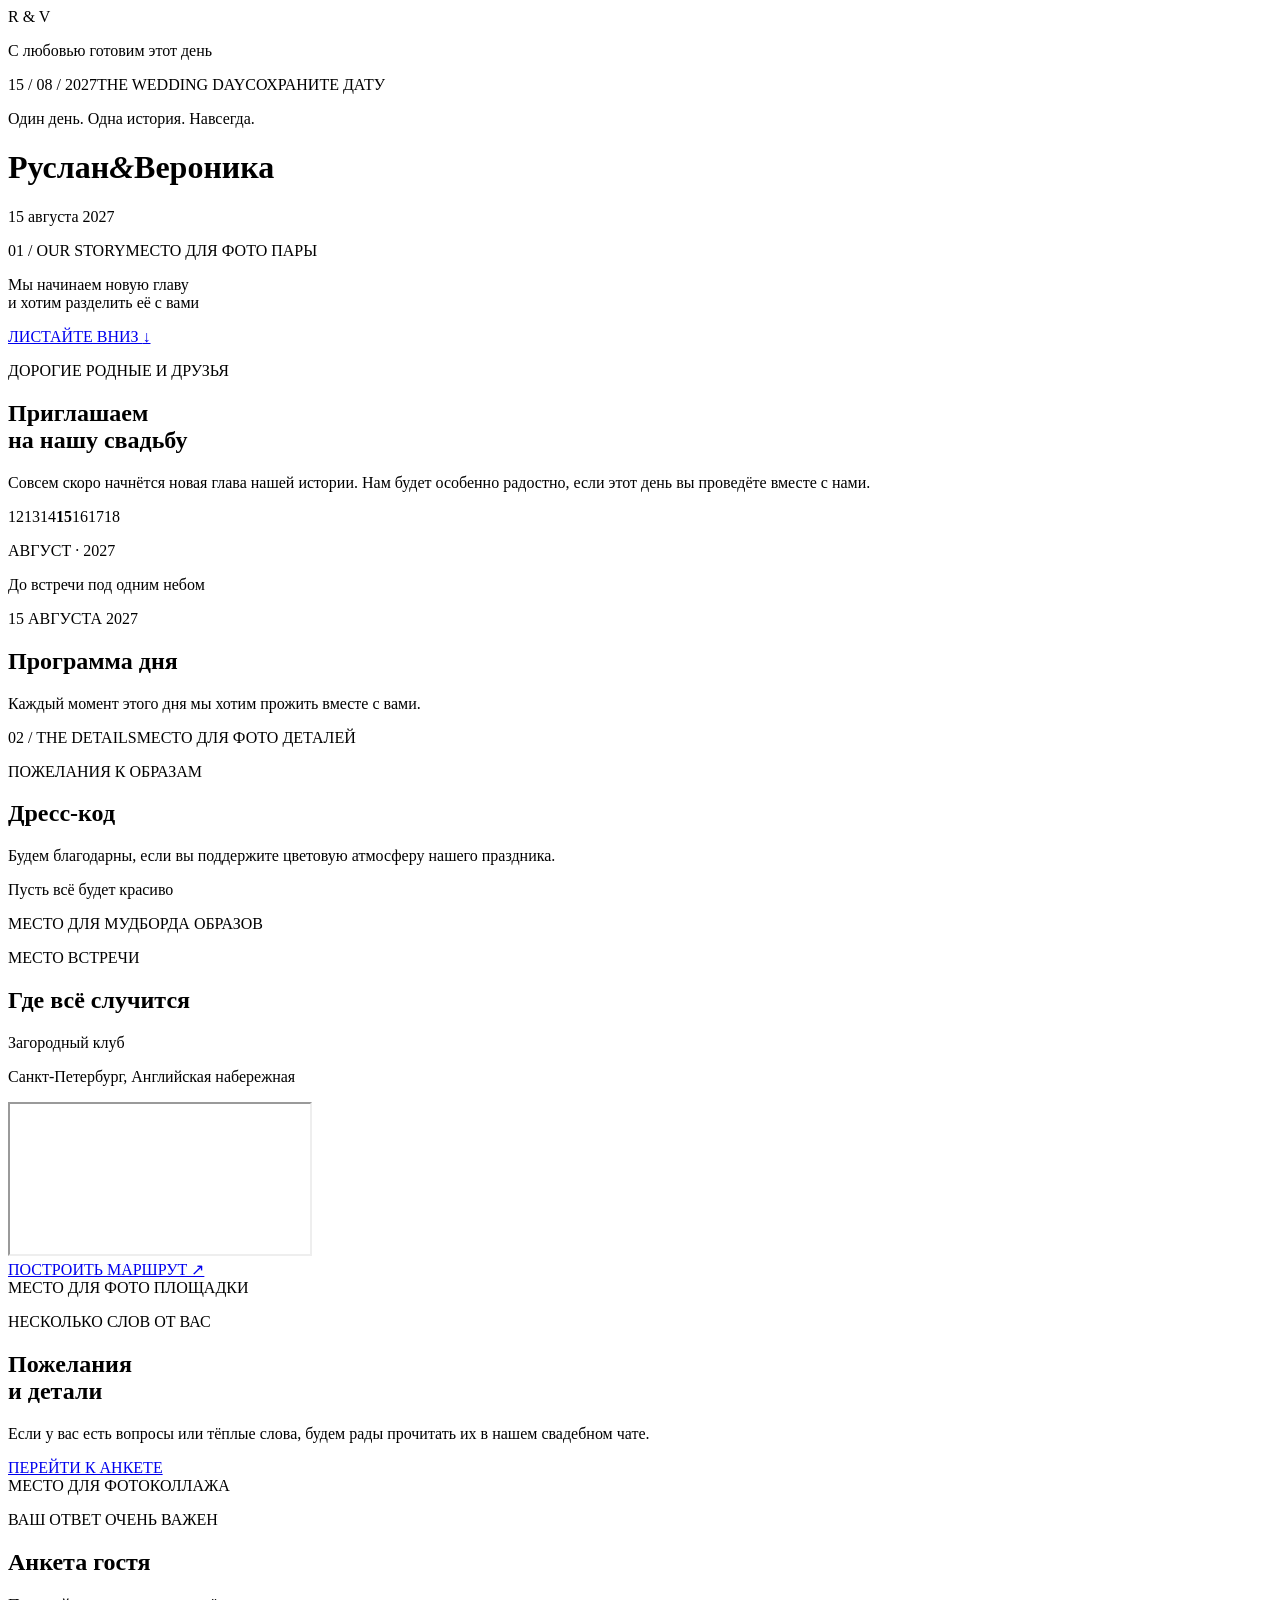
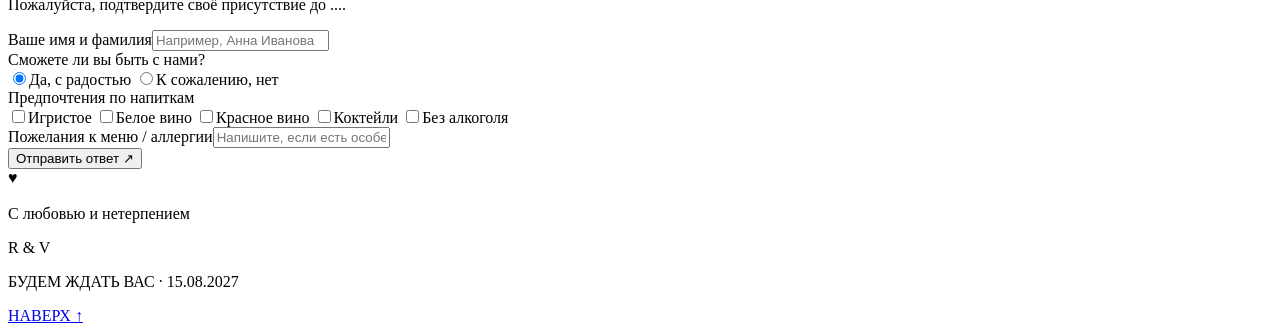
==== terracotta_design/index.html @ 3716986f "Add Terracotta Editorial wedding invitation design" ====
<!DOCTYPE html>
<html lang="ru">
<head>
  <meta charset="UTF-8">
  <meta name="viewport" content="width=device-width, initial-scale=1">
  <meta name="theme-color" content="#f8e8d6">
  <meta name="description" content="Свадебное приглашение Руслана и Вероники — 15 августа 2027">
  <meta property="og:type" content="website">
  <meta property="og:title" content="Руслан & Вероника | Свадебное приглашение">
  <meta property="og:description" content="Будем счастливы разделить с вами наш особенный день.">
  <title>Руслан & Вероника — свадебное приглашение</title>
  <link rel="preconnect" href="https://fonts.googleapis.com">
  <link rel="preconnect" href="https://fonts.gstatic.com" crossorigin>
  <link href="https://fonts.googleapis.com/css2?family=Cormorant+Garamond:wght@400;500;600;700&family=Manrope:wght@300;400;500;600;700&family=Marck+Script&display=swap" rel="stylesheet">
  <link rel="stylesheet" href="style.css">
</head>
<body>
  <div id="preloader"><div class="loader-mark">R <span>&</span> V</div><p>С любовью готовим этот день</p></div>
  <main class="invitation">
    <div class="topline"><span>15 / 08 / 2027</span><span>THE WEDDING DAY</span><span>СОХРАНИТЕ ДАТУ</span></div>
    <header class="hero section-pad">
      <p class="script-kicker">Один день. Одна история. Навсегда.</p>
      <h1><span class="hero-name name-left">Руслан</span><i>&</i><span class="hero-name name-right">Вероника</span></h1>
      <p class="hero-date" id="hero-date">15 августа 2027</p>
      <!-- ФОТО 01: главное вертикальное фото пары. Замените .photo-placeholder на img при добавлении фотографии. -->
      <div class="photo-placeholder hero-photo" role="img" aria-label="Место для главной фотографии пары">
        <span class="photo-index">01 / OUR STORY</span><span class="photo-hint">МЕСТО ДЛЯ ФОТО ПАРЫ</span>
      </div>
      <p class="hero-caption">Мы начинаем новую главу<br>и хотим разделить её с вами</p>
      <a class="scroll-cue" href="#welcome">ЛИСТАЙТЕ ВНИЗ <span>↓</span></a>
    </header>

    <section class="welcome terracotta section-pad" id="welcome">
      <p class="eyebrow light">ДОРОГИЕ РОДНЫЕ И ДРУЗЬЯ</p>
      <h2>Приглашаем<br>на нашу свадьбу</h2>
      <p class="body-copy light-copy">Совсем скоро начнётся новая глава нашей истории. Нам будет особенно радостно, если этот день вы проведёте вместе с нами.</p>
      <div class="date-ribbon"><span>12</span><span>13</span><span>14</span><strong>15</strong><span>16</span><span>17</span><span>18</span></div>
      <p class="month-label">АВГУСТ · 2027</p>
      <p class="script-note">До встречи под одним небом</p>
    </section>

    <section class="program section-pad" id="program">
      <p class="eyebrow">15 АВГУСТА 2027</p>
      <h2>Программа дня</h2>
      <p class="section-intro">Каждый момент этого дня мы хотим прожить вместе с вами.</p>
      <div class="timeline fine-art-timeline"></div>
      <!-- ФОТО 02: атмосферный кадр места проведения или деталей декора. -->
      <div class="photo-placeholder wide-photo" role="img" aria-label="Место для фотографии декора или площадки"><span class="photo-index">02 / THE DETAILS</span><span class="photo-hint">МЕСТО ДЛЯ ФОТО ДЕТАЛЕЙ</span></div>
    </section>

    <section class="dress terracotta section-pad" id="dress">
      <p class="eyebrow light">ПОЖЕЛАНИЯ К ОБРАЗАМ</p>
      <h2>Дресс-код</h2>
      <p class="body-copy light-copy">Будем благодарны, если вы поддержите цветовую атмосферу нашего праздника.</p>
      <div class="premium-palette-grid"></div>
      <p class="script-note">Пусть всё будет красиво</p>
      <!-- ФОТО 03: референсы образов гостей / мудборд. -->
      <div class="photo-placeholder moodboard-photo" role="img" aria-label="Место для мудборда дресс-кода"><span class="photo-hint">МЕСТО ДЛЯ МУДБОРДА ОБРАЗОВ</span></div>
    </section>

    <section class="location section-pad" id="location">
      <p class="eyebrow">МЕСТО ВСТРЕЧИ</p>
      <h2>Где всё случится</h2>
      <p class="location-main-title">Загородный клуб</p>
      <p class="location-sub-address">Санкт-Петербург, Английская набережная</p>
      <div class="map-wrapper-premium"><iframe class="map-iframe-premium" title="Карта места проведения" loading="lazy" allowfullscreen></iframe></div>
      <a href="#" target="_blank" rel="noopener" class="text-link" id="route-btn">ПОСТРОИТЬ МАРШРУТ ↗</a>
      <!-- ФОТО 04: фотография площадки / интерьера. -->
      <div class="photo-placeholder location-photo" role="img" aria-label="Место для фотографии площадки"><span class="photo-hint">МЕСТО ДЛЯ ФОТО ПЛОЩАДКИ</span></div>
    </section>

    <section class="wishes terracotta section-pad">
      <p class="eyebrow light">НЕСКОЛЬКО СЛОВ ОТ ВАС</p>
      <h2>Пожелания<br>и детали</h2>
      <p class="body-copy light-copy">Если у вас есть вопросы или тёплые слова, будем рады прочитать их в нашем свадебном чате.</p>
      <a class="cream-button" href="#rsvp">ПЕРЕЙТИ К АНКЕТЕ</a>
      <!-- ФОТО 05: небольшой коллаж из 2–3 кадров пары. -->
      <div class="photo-placeholder collage-photo" role="img" aria-label="Место для коллажа фотографий пары"><span class="photo-hint">МЕСТО ДЛЯ ФОТОКОЛЛАЖА</span></div>
    </section>

    <section class="rsvp section-pad" id="rsvp">
      <p class="eyebrow">ВАШ ОТВЕТ ОЧЕНЬ ВАЖЕН</p>
      <h2>Анкета гостя</h2>
      <p class="section-intro">Пожалуйста, подтвердите своё присутствие до <span id="rsvp-deadline">...</span>.</p>
      <form class="glass-rsvp-form" id="rsvpForm">
        <div class="premium-input-group"><label for="guest_name" class="premium-label">Ваше имя и фамилия</label><input type="text" id="guest_name" name="guest_name" class="premium-input" placeholder="Например, Анна Иванова" required></div>
        <div class="premium-input-group"><label class="premium-label">Сможете ли вы быть с нами?</label><div class="luxury-radio-wrapper">
          <label class="luxury-radio-label"><input type="radio" name="attend" value="Да, с радостью" checked><span class="custom-radio-button">Да, с радостью</span></label>
          <label class="luxury-radio-label"><input type="radio" name="attend" value="К сожалению, нет"><span class="custom-radio-button">К сожалению, нет</span></label>
        </div></div>
        <div id="additional-questions" class="premium-fade-box">
          <div class="premium-input-group"><label class="premium-label">Предпочтения по напиткам</label><div class="luxury-checkbox-grid">
            <label class="luxury-check-label"><input type="checkbox" name="alcohol" value="Игристое вино"><span class="custom-check-box">Игристое</span></label>
            <label class="luxury-check-label"><input type="checkbox" name="alcohol" value="Белое вино"><span class="custom-check-box">Белое вино</span></label>
            <label class="luxury-check-label"><input type="checkbox" name="alcohol" value="Красное вино"><span class="custom-check-box">Красное вино</span></label>
            <label class="luxury-check-label"><input type="checkbox" name="alcohol" value="Коктейли"><span class="custom-check-box">Коктейли</span></label>
            <label class="luxury-check-label"><input type="checkbox" name="alcohol" value="Без алкоголя" id="no-alcohol"><span class="custom-check-box">Без алкоголя</span></label>
          </div></div>
          <div class="premium-input-group"><label for="wishes" class="premium-label">Пожелания к меню / аллергии</label><input type="text" id="wishes" name="wishes" class="premium-input" placeholder="Напишите, если есть особенности"></div>
        </div>
        <button type="submit" class="premium-submit-btn" id="submitBtn">Отправить ответ <span>↗</span></button>
        <div id="form-status" style="display:none"></div>
      </form>
      <div id="form-success-card" class="premium-success-card"><div class="success-heart-wrapper">♥</div><h3 id="success-title" class="luxury-success-title"></h3><p id="success-text" class="luxury-success-text"></p></div>
    </section>
    <footer class="footer terracotta"><p class="script-note">С любовью и нетерпением</p><p class="footer-monogram">R <span>&</span> V</p><p class="footer-copy">БУДЕМ ЖДАТЬ ВАС · 15.08.2027</p><a href="#top" class="back-top">НАВЕРХ ↑</a></footer>
  </main>
  <script src="config.js"></script>
  <script src="script.js"></script>
</body>
</html>
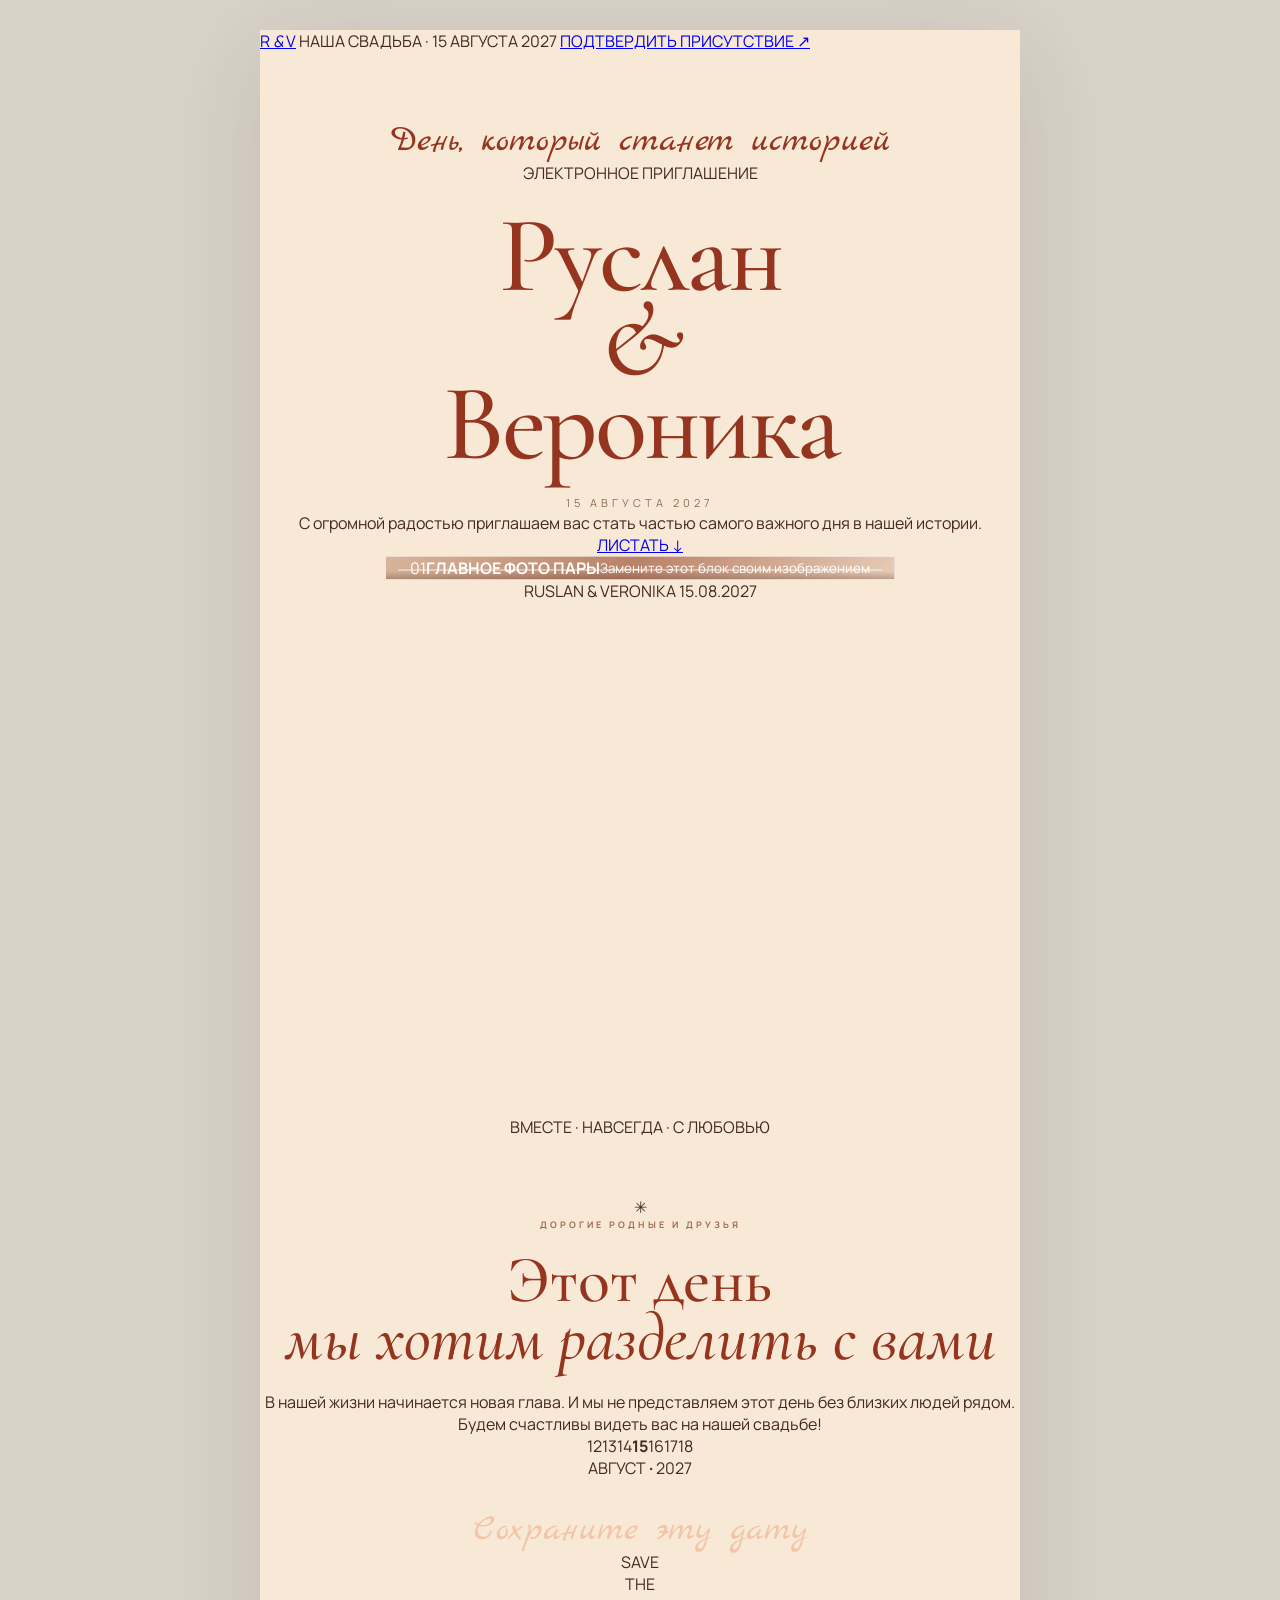
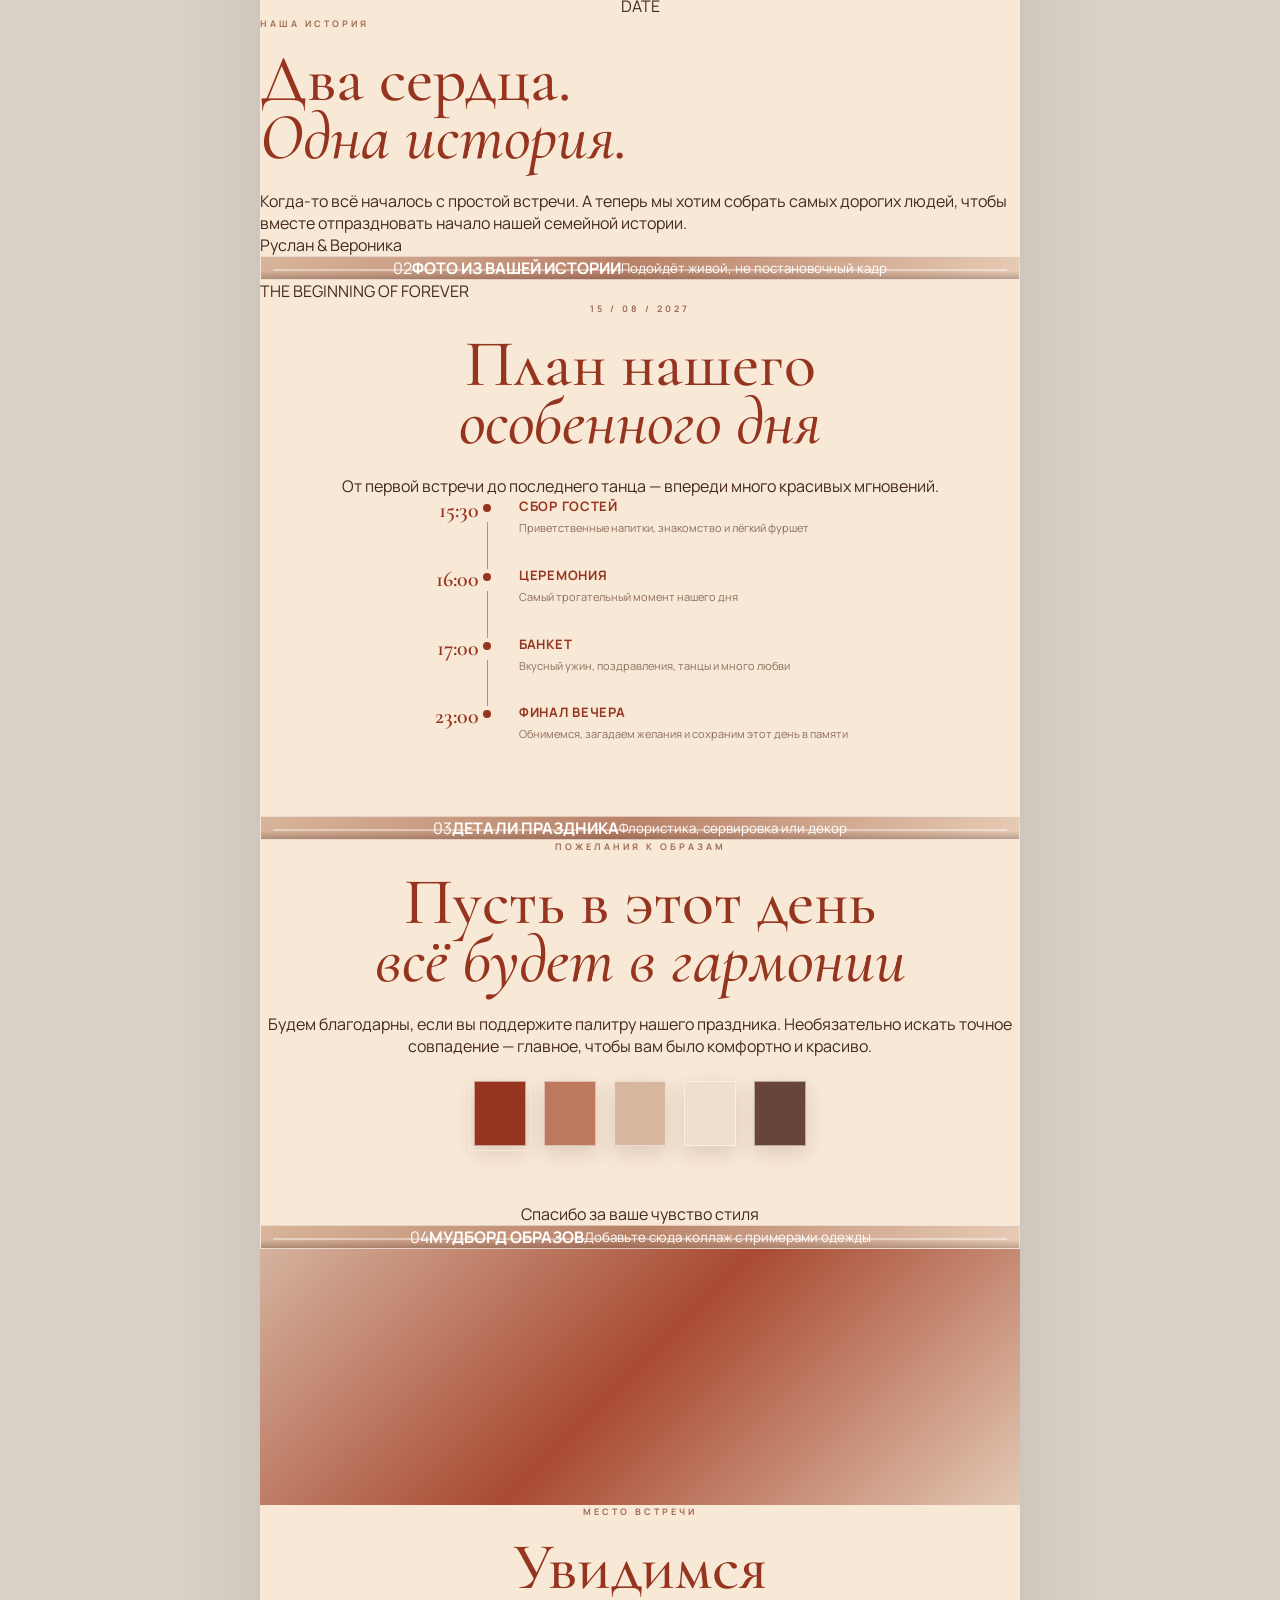
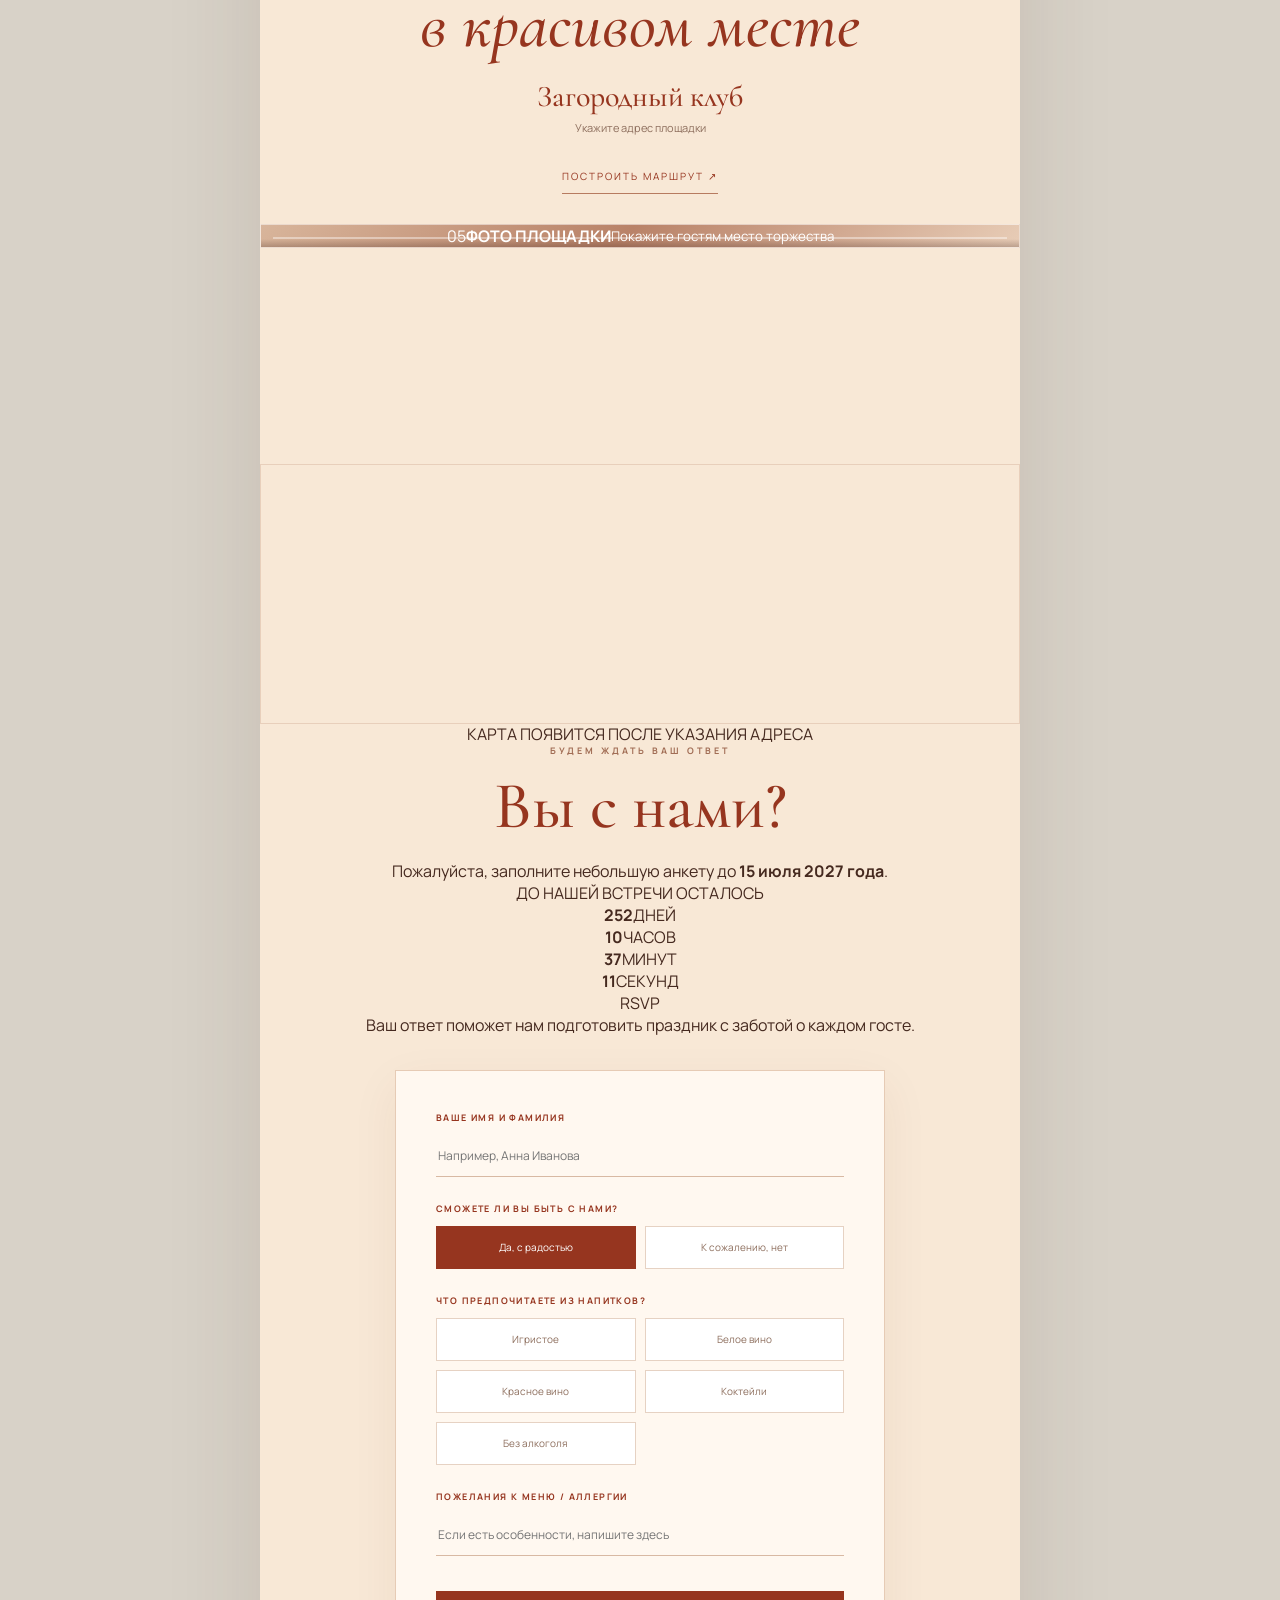
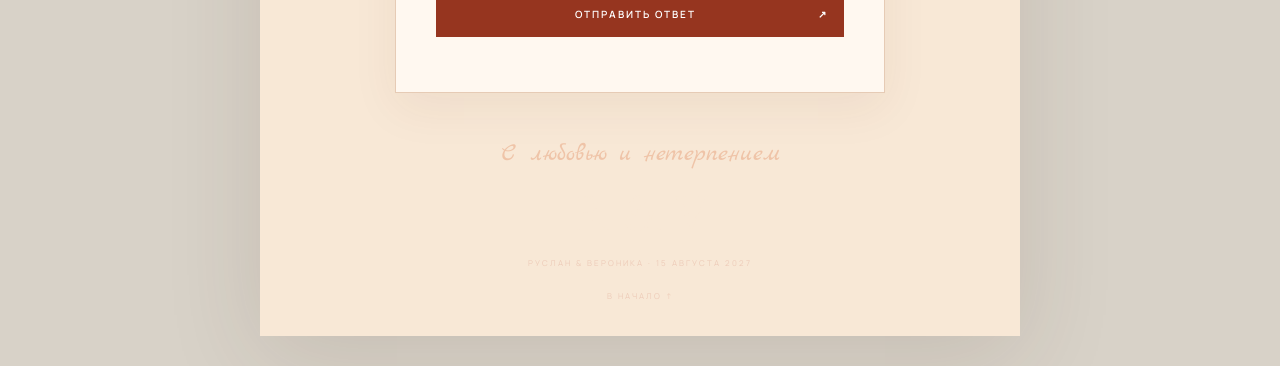
==== commit 66ce9e32: "Rebuild invitation as full-width editorial layout" ====
--- a/terracotta_design/index.html
+++ b/terracotta_design/index.html
@@ -1,13 +1,10 @@
-<!DOCTYPE html>
+<!doctype html>
 <html lang="ru">
 <head>
-  <meta charset="UTF-8">
-  <meta name="viewport" content="width=device-width, initial-scale=1">
-  <meta name="theme-color" content="#f8e8d6">
-  <meta name="description" content="Свадебное приглашение Руслана и Вероники — 15 августа 2027">
-  <meta property="og:type" content="website">
-  <meta property="og:title" content="Руслан & Вероника | Свадебное приглашение">
-  <meta property="og:description" content="Будем счастливы разделить с вами наш особенный день.">
+  <meta charset="utf-8">
+  <meta name="viewport" content="width=device-width,initial-scale=1">
+  <meta name="theme-color" content="#f6e9d9">
+  <meta name="description" content="Руслан и Вероника приглашают вас разделить день своей свадьбы — 15 августа 2027 года.">
   <title>Руслан & Вероника — свадебное приглашение</title>
   <link rel="preconnect" href="https://fonts.googleapis.com">
   <link rel="preconnect" href="https://fonts.gstatic.com" crossorigin>
@@ -15,95 +12,151 @@
   <link rel="stylesheet" href="style.css">
 </head>
 <body>
-  <div id="preloader"><div class="loader-mark">R <span>&</span> V</div><p>С любовью готовим этот день</p></div>
-  <main class="invitation">
-    <div class="topline"><span>15 / 08 / 2027</span><span>THE WEDDING DAY</span><span>СОХРАНИТЕ ДАТУ</span></div>
-    <header class="hero section-pad">
-      <p class="script-kicker">Один день. Одна история. Навсегда.</p>
-      <h1><span class="hero-name name-left">Руслан</span><i>&</i><span class="hero-name name-right">Вероника</span></h1>
-      <p class="hero-date" id="hero-date">15 августа 2027</p>
-      <!-- ФОТО 01: главное вертикальное фото пары. Замените .photo-placeholder на img при добавлении фотографии. -->
-      <div class="photo-placeholder hero-photo" role="img" aria-label="Место для главной фотографии пары">
-        <span class="photo-index">01 / OUR STORY</span><span class="photo-hint">МЕСТО ДЛЯ ФОТО ПАРЫ</span>
+  <div class="page-grain" aria-hidden="true"></div>
+  <div id="preloader" aria-label="Загрузка приглашения"><div class="loader-monogram">R <i>&</i> V</div><span>С любовью для вас</span></div>
+
+  <main class="invitation" id="top">
+    <nav class="topbar">
+      <a class="brand-mark" href="#top">R <i>&</i> V</a>
+      <span class="topbar-caption">НАША СВАДЬБА · 15 АВГУСТА 2027</span>
+      <a class="topbar-link" href="#rsvp">ПОДТВЕРДИТЬ ПРИСУТСТВИЕ <span>↗</span></a>
+    </nav>
+
+    <header class="hero">
+      <div class="hero-copy">
+        <p class="script-kicker">День, который станет историей</p>
+        <p class="hero-overline">ЭЛЕКТРОННОЕ ПРИГЛАШЕНИЕ</p>
+        <h1><span class="name-left">Руслан</span><em>&</em><span class="name-right">Вероника</span></h1>
+        <div class="hero-rule"><span></span><span class="hero-date" id="hero-date">15 августа 2027</span><span></span></div>
+        <p class="hero-intro">С огромной радостью приглашаем вас стать частью самого важного дня в нашей истории.</p>
+        <a class="round-link" href="#welcome" aria-label="Листать к приглашению">ЛИСТАТЬ <span>↓</span></a>
       </div>
-      <p class="hero-caption">Мы начинаем новую главу<br>и хотим разделить её с вами</p>
-      <a class="scroll-cue" href="#welcome">ЛИСТАЙТЕ ВНИЗ <span>↓</span></a>
+      <!-- ФОТО 01 · Главное фото пары. Лучше вертикальный кадр 4:5 или 3:4. -->
+      <figure class="photo-frame hero-photo" data-photo="01">
+        <div class="photo-placeholder"><span>01</span><b>ГЛАВНОЕ ФОТО ПАРЫ</b><small>Замените этот блок своим изображением</small></div>
+        <figcaption>RUSLAN & VERONIKA <span>15.08.2027</span></figcaption>
+      </figure>
+      <div class="hero-side-note">ВМЕСТЕ · НАВСЕГДА · С ЛЮБОВЬЮ</div>
     </header>
 
-    <section class="welcome terracotta section-pad" id="welcome">
-      <p class="eyebrow light">ДОРОГИЕ РОДНЫЕ И ДРУЗЬЯ</p>
-      <h2>Приглашаем<br>на нашу свадьбу</h2>
-      <p class="body-copy light-copy">Совсем скоро начнётся новая глава нашей истории. Нам будет особенно радостно, если этот день вы проведёте вместе с нами.</p>
-      <div class="date-ribbon"><span>12</span><span>13</span><span>14</span><strong>15</strong><span>16</span><span>17</span><span>18</span></div>
-      <p class="month-label">АВГУСТ · 2027</p>
-      <p class="script-note">До встречи под одним небом</p>
+    <section class="welcome full-bleed" id="welcome">
+      <div class="welcome-ornament" aria-hidden="true">✳</div>
+      <div class="welcome-inner">
+        <p class="eyebrow">ДОРОГИЕ РОДНЫЕ И ДРУЗЬЯ</p>
+        <h2>Этот день<br><i>мы хотим разделить с вами</i></h2>
+        <p class="welcome-text">В нашей жизни начинается новая глава. И мы не представляем этот день без близких людей рядом. Будем счастливы видеть вас на нашей свадьбе!</p>
+        <div class="calendar-line"><span>12</span><span>13</span><span>14</span><strong>15</strong><span>16</span><span>17</span><span>18</span></div>
+        <p class="calendar-month">АВГУСТ <b>·</b> 2027</p>
+        <p class="script-note">Сохраните эту дату</p>
+      </div>
+      <div class="welcome-stamp">SAVE<br>THE<br>DATE</div>
     </section>
 
-    <section class="program section-pad" id="program">
-      <p class="eyebrow">15 АВГУСТА 2027</p>
-      <h2>Программа дня</h2>
-      <p class="section-intro">Каждый момент этого дня мы хотим прожить вместе с вами.</p>
-      <div class="timeline fine-art-timeline"></div>
-      <!-- ФОТО 02: атмосферный кадр места проведения или деталей декора. -->
-      <div class="photo-placeholder wide-photo" role="img" aria-label="Место для фотографии декора или площадки"><span class="photo-index">02 / THE DETAILS</span><span class="photo-hint">МЕСТО ДЛЯ ФОТО ДЕТАЛЕЙ</span></div>
+    <section class="story section-grid">
+      <div class="story-copy">
+        <p class="eyebrow">НАША ИСТОРИЯ</p>
+        <h2>Два сердца.<br><i>Одна история.</i></h2>
+        <p>Когда-то всё началось с простой встречи. А теперь мы хотим собрать самых дорогих людей, чтобы вместе отпраздновать начало нашей семейной истории.</p>
+        <span class="signature">Руслан & Вероника</span>
+      </div>
+      <!-- ФОТО 02 · Второй кадр пары, желательно горизонтальный или широкий. -->
+      <figure class="photo-frame story-photo" data-photo="02">
+        <div class="photo-placeholder"><span>02</span><b>ФОТО ИЗ ВАШЕЙ ИСТОРИИ</b><small>Подойдёт живой, не постановочный кадр</small></div>
+      </figure>
+      <span class="vertical-caption">THE BEGINNING OF FOREVER</span>
     </section>
 
-    <section class="dress terracotta section-pad" id="dress">
-      <p class="eyebrow light">ПОЖЕЛАНИЯ К ОБРАЗАМ</p>
-      <h2>Дресс-код</h2>
-      <p class="body-copy light-copy">Будем благодарны, если вы поддержите цветовую атмосферу нашего праздника.</p>
-      <div class="premium-palette-grid"></div>
-      <p class="script-note">Пусть всё будет красиво</p>
-      <!-- ФОТО 03: референсы образов гостей / мудборд. -->
-      <div class="photo-placeholder moodboard-photo" role="img" aria-label="Место для мудборда дресс-кода"><span class="photo-hint">МЕСТО ДЛЯ МУДБОРДА ОБРАЗОВ</span></div>
+    <section class="program full-bleed" id="program">
+      <div class="program-head">
+        <div><p class="eyebrow">15 / 08 / 2027</p><h2>План нашего<br><i>особенного дня</i></h2></div>
+        <p>От первой встречи до последнего танца — впереди много красивых мгновений.</p>
+      </div>
+      <div class="program-body">
+        <div class="timeline fine-art-timeline"></div>
+        <!-- ФОТО 03 · Декор, флористика, детали свадебного дня. -->
+        <figure class="photo-frame program-photo" data-photo="03">
+          <div class="photo-placeholder"><span>03</span><b>ДЕТАЛИ ПРАЗДНИКА</b><small>Флористика, сервировка или декор</small></div>
+        </figure>
+      </div>
     </section>
 
-    <section class="location section-pad" id="location">
-      <p class="eyebrow">МЕСТО ВСТРЕЧИ</p>
-      <h2>Где всё случится</h2>
-      <p class="location-main-title">Загородный клуб</p>
-      <p class="location-sub-address">Санкт-Петербург, Английская набережная</p>
-      <div class="map-wrapper-premium"><iframe class="map-iframe-premium" title="Карта места проведения" loading="lazy" allowfullscreen></iframe></div>
-      <a href="#" target="_blank" rel="noopener" class="text-link" id="route-btn">ПОСТРОИТЬ МАРШРУТ ↗</a>
-      <!-- ФОТО 04: фотография площадки / интерьера. -->
-      <div class="photo-placeholder location-photo" role="img" aria-label="Место для фотографии площадки"><span class="photo-hint">МЕСТО ДЛЯ ФОТО ПЛОЩАДКИ</span></div>
+    <section class="dress section-grid" id="dress">
+      <div class="dress-copy">
+        <p class="eyebrow">ПОЖЕЛАНИЯ К ОБРАЗАМ</p>
+        <h2>Пусть в этот день<br><i>всё будет в гармонии</i></h2>
+        <p>Будем благодарны, если вы поддержите палитру нашего праздника. Необязательно искать точное совпадение — главное, чтобы вам было комфортно и красиво.</p>
+        <div class="premium-palette-grid"></div>
+        <span class="signature">Спасибо за ваше чувство стиля</span>
+      </div>
+      <!-- ФОТО 04 · Мудборд с примерами образов гостей. -->
+      <figure class="photo-frame moodboard-photo" data-photo="04">
+        <div class="photo-placeholder"><span>04</span><b>МУДБОРД ОБРАЗОВ</b><small>Добавьте сюда коллаж с примерами одежды</small></div>
+      </figure>
     </section>
 
-    <section class="wishes terracotta section-pad">
-      <p class="eyebrow light">НЕСКОЛЬКО СЛОВ ОТ ВАС</p>
-      <h2>Пожелания<br>и детали</h2>
-      <p class="body-copy light-copy">Если у вас есть вопросы или тёплые слова, будем рады прочитать их в нашем свадебном чате.</p>
-      <a class="cream-button" href="#rsvp">ПЕРЕЙТИ К АНКЕТЕ</a>
-      <!-- ФОТО 05: небольшой коллаж из 2–3 кадров пары. -->
-      <div class="photo-placeholder collage-photo" role="img" aria-label="Место для коллажа фотографий пары"><span class="photo-hint">МЕСТО ДЛЯ ФОТОКОЛЛАЖА</span></div>
+    <section class="location full-bleed" id="location">
+      <div class="location-copy">
+        <p class="eyebrow">МЕСТО ВСТРЕЧИ</p>
+        <h2>Увидимся<br><i>в красивом месте</i></h2>
+        <p class="location-main-title">Загородный клуб</p>
+        <p class="location-sub-address">Укажите адрес площадки в настройках сайта</p>
+        <a href="#" target="_blank" rel="noopener" class="text-link" id="route-btn">ПОСТРОИТЬ МАРШРУТ <span>↗</span></a>
+      </div>
+      <div class="location-visual">
+        <!-- ФОТО 05 · Площадка или интерьер ресторана. -->
+        <figure class="photo-frame location-photo" data-photo="05">
+          <div class="photo-placeholder"><span>05</span><b>ФОТО ПЛОЩАДКИ</b><small>Покажите гостям место торжества</small></div>
+        </figure>
+        <div class="map-wrapper-premium"><iframe class="map-iframe-premium" title="Карта места проведения" loading="lazy" referrerpolicy="no-referrer-when-downgrade"></iframe><div class="map-empty">КАРТА ПОЯВИТСЯ ПОСЛЕ УКАЗАНИЯ АДРЕСА</div></div>
+      </div>
     </section>
 
-    <section class="rsvp section-pad" id="rsvp">
-      <p class="eyebrow">ВАШ ОТВЕТ ОЧЕНЬ ВАЖЕН</p>
-      <h2>Анкета гостя</h2>
-      <p class="section-intro">Пожалуйста, подтвердите своё присутствие до <span id="rsvp-deadline">...</span>.</p>
-      <form class="glass-rsvp-form" id="rsvpForm">
-        <div class="premium-input-group"><label for="guest_name" class="premium-label">Ваше имя и фамилия</label><input type="text" id="guest_name" name="guest_name" class="premium-input" placeholder="Например, Анна Иванова" required></div>
-        <div class="premium-input-group"><label class="premium-label">Сможете ли вы быть с нами?</label><div class="luxury-radio-wrapper">
-          <label class="luxury-radio-label"><input type="radio" name="attend" value="Да, с радостью" checked><span class="custom-radio-button">Да, с радостью</span></label>
-          <label class="luxury-radio-label"><input type="radio" name="attend" value="К сожалению, нет"><span class="custom-radio-button">К сожалению, нет</span></label>
-        </div></div>
-        <div id="additional-questions" class="premium-fade-box">
-          <div class="premium-input-group"><label class="premium-label">Предпочтения по напиткам</label><div class="luxury-checkbox-grid">
-            <label class="luxury-check-label"><input type="checkbox" name="alcohol" value="Игристое вино"><span class="custom-check-box">Игристое</span></label>
-            <label class="luxury-check-label"><input type="checkbox" name="alcohol" value="Белое вино"><span class="custom-check-box">Белое вино</span></label>
-            <label class="luxury-check-label"><input type="checkbox" name="alcohol" value="Красное вино"><span class="custom-check-box">Красное вино</span></label>
-            <label class="luxury-check-label"><input type="checkbox" name="alcohol" value="Коктейли"><span class="custom-check-box">Коктейли</span></label>
-            <label class="luxury-check-label"><input type="checkbox" name="alcohol" value="Без алкоголя" id="no-alcohol"><span class="custom-check-box">Без алкоголя</span></label>
+    <section class="rsvp full-bleed" id="rsvp">
+      <div class="rsvp-heading">
+        <p class="eyebrow">БУДЕМ ЖДАТЬ ВАШ ОТВЕТ</p>
+        <h2>Вы с нами?</h2>
+        <p>Пожалуйста, заполните небольшую анкету до <strong id="rsvp-deadline">...</strong>.</p>
+        <div class="countdown" id="countdown-section">
+          <div class="countdown-title">ДО НАШЕЙ ВСТРЕЧИ ОСТАЛОСЬ</div>
+          <div class="countdown-grid">
+            <div id="days-card"><strong class="timer-digits">000</strong><span>ДНЕЙ</span></div>
+            <div id="hours-card"><strong class="timer-digits">00</strong><span>ЧАСОВ</span></div>
+            <div id="minutes-card"><strong class="timer-digits">00</strong><span>МИНУТ</span></div>
+            <div id="seconds-card"><strong class="timer-digits">00</strong><span>СЕКУНД</span></div>
+          </div>
+        </div>
+      </div>
+      <div class="rsvp-form-wrap">
+        <div class="rsvp-form-intro"><span>RSVP</span><p>Ваш ответ поможет нам подготовить праздник с заботой о каждом госте.</p></div>
+        <form class="glass-rsvp-form" id="rsvpForm">
+          <div class="premium-input-group"><label for="guest_name" class="premium-label">Ваше имя и фамилия</label><input type="text" id="guest_name" name="guest_name" class="premium-input" placeholder="Например, Анна Иванова" required></div>
+          <div class="premium-input-group"><span class="premium-label">Сможете ли вы быть с нами?</span><div class="luxury-radio-wrapper">
+            <label class="luxury-radio-label"><input type="radio" name="attend" value="Да, с радостью" checked><span class="custom-radio-button">Да, с радостью</span></label>
+            <label class="luxury-radio-label"><input type="radio" name="attend" value="К сожалению, нет"><span class="custom-radio-button">К сожалению, нет</span></label>
           </div></div>
-          <div class="premium-input-group"><label for="wishes" class="premium-label">Пожелания к меню / аллергии</label><input type="text" id="wishes" name="wishes" class="premium-input" placeholder="Напишите, если есть особенности"></div>
-        </div>
-        <button type="submit" class="premium-submit-btn" id="submitBtn">Отправить ответ <span>↗</span></button>
-        <div id="form-status" style="display:none"></div>
-      </form>
-      <div id="form-success-card" class="premium-success-card"><div class="success-heart-wrapper">♥</div><h3 id="success-title" class="luxury-success-title"></h3><p id="success-text" class="luxury-success-text"></p></div>
+          <div id="additional-questions" class="premium-fade-box">
+            <div class="premium-input-group"><span class="premium-label">Что предпочитаете из напитков?</span><div class="luxury-checkbox-grid">
+              <label class="luxury-check-label"><input type="checkbox" name="alcohol" value="Игристое вино"><span class="custom-check-box">Игристое</span></label>
+              <label class="luxury-check-label"><input type="checkbox" name="alcohol" value="Белое вино"><span class="custom-check-box">Белое вино</span></label>
+              <label class="luxury-check-label"><input type="checkbox" name="alcohol" value="Красное вино"><span class="custom-check-box">Красное вино</span></label>
+              <label class="luxury-check-label"><input type="checkbox" name="alcohol" value="Коктейли"><span class="custom-check-box">Коктейли</span></label>
+              <label class="luxury-check-label"><input type="checkbox" name="alcohol" value="Без алкоголя" id="no-alcohol"><span class="custom-check-box">Без алкоголя</span></label>
+            </div></div>
+            <div class="premium-input-group"><label for="wishes" class="premium-label">Пожелания к меню / аллергии</label><input type="text" id="wishes" name="wishes" class="premium-input" placeholder="Если есть особенности, напишите здесь"></div>
+          </div>
+          <button type="submit" class="premium-submit-btn" id="submitBtn">ОТПРАВИТЬ ОТВЕТ <span>↗</span></button>
+          <div id="form-status" role="status" aria-live="polite"></div>
+        </form>
+        <div id="form-success-card" class="premium-success-card"><div class="success-heart-wrapper">♥</div><h3 id="success-title"></h3><p id="success-text"></p></div>
+      </div>
     </section>
-    <footer class="footer terracotta"><p class="script-note">С любовью и нетерпением</p><p class="footer-monogram">R <span>&</span> V</p><p class="footer-copy">БУДЕМ ЖДАТЬ ВАС · 15.08.2027</p><a href="#top" class="back-top">НАВЕРХ ↑</a></footer>
+
+    <footer class="footer">
+      <p class="script-note">С любовью и нетерпением</p>
+      <p class="footer-monogram">R <i>&</i> V</p>
+      <p class="footer-copy">РУСЛАН & ВЕРОНИКА · 15 АВГУСТА 2027</p>
+      <a href="#top" class="back-top">В НАЧАЛО ↑</a>
+    </footer>
   </main>
   <script src="config.js"></script>
   <script src="script.js"></script>
--- a/terracotta_design/style.css
+++ b/terracotta_design/style.css
@@ -0,0 +1,100 @@
+:root{--paper:#f8e8d6;--paper-deep:#f1d9c2;--rust:#96351f;--rust-dark:#762817;--ink:#45291f;--muted:#8d6e5d;--serif:'Cormorant Garamond',Georgia,serif;--sans:'Manrope',Arial,sans-serif;--script:'Marck Script',cursive}
+*{box-sizing:border-box;margin:0;padding:0}
+html{scroll-behavior:smooth;scroll-padding-top:20px}
+body{background:#d8d2c8;color:var(--ink);font-family:var(--sans);-webkit-font-smoothing:antialiased;overflow-x:hidden}
+.invitation{width:min(100%,760px);margin:0 auto;background:var(--paper);box-shadow:0 20px 90px #49332320;overflow:hidden}
+.section-pad{padding:clamp(54px,9vw,100px) clamp(22px,8vw,76px)}
+.topline{display:flex;justify-content:space-between;gap:10px;padding:17px 24px;border-bottom:1px solid #9b644033;font-size:9px;letter-spacing:2px;color:var(--muted)}
+.hero{text-align:center;padding-top:54px;padding-bottom:58px}
+.script-kicker,.script-note{font-family:var(--script);font-size:clamp(25px,5vw,36px);font-weight:400;color:var(--rust);line-height:1.1}
+.hero h1{font:500 clamp(56px,12vw,108px)/.78 var(--serif);letter-spacing:-3px;color:var(--rust);display:flex;flex-direction:column;align-items:center;margin:30px 0 24px}
+.hero h1 i{font-style:italic;font-size:.55em;line-height:1.05;color:#b7795b}
+.hero-date{font-size:11px;letter-spacing:4px;text-transform:uppercase;margin:0 auto 30px;color:var(--muted)}
+.photo-placeholder{position:relative;display:flex;align-items:center;justify-content:center;overflow:hidden;background:linear-gradient(135deg,#d8b59b,#b98268 48%,#e8cdb7);color:#fff;border:1px solid #fff8;isolation:isolate}
+.photo-placeholder:before,.photo-placeholder:after{content:"";position:absolute;inset:12px;border:1px solid #ffffff65;pointer-events:none}
+.photo-placeholder:after{inset:auto 0 0;height:38%;background:linear-gradient(transparent,#3a1e1740);border:0;z-index:-1}
+.photo-index{position:absolute;top:22px;left:24px;font-size:9px;letter-spacing:2px}
+.photo-hint{font-size:10px;letter-spacing:3px;text-align:center;padding:12px;color:#fff;text-shadow:0 1px 8px #542a20}
+.hero-photo{height:clamp(340px,90vw,560px);max-width:510px;margin:0 auto}
+.hero-caption{font:italic 22px/1.2 var(--serif);margin:28px 0 34px;color:var(--rust)}
+.scroll-cue{font-size:9px;letter-spacing:3px;text-decoration:none;color:var(--muted)}
+.scroll-cue span{display:block;font-size:20px;margin-top:8px}
+.terracotta{background:var(--rust);color:var(--paper)}
+.welcome{text-align:center}
+.eyebrow{font-size:9px;letter-spacing:3px;color:#a16d55;margin-bottom:20px;font-weight:700}
+.eyebrow.light{color:#e8b99d}
+h2{font:500 clamp(43px,8vw,66px)/.88 var(--serif);color:var(--rust);margin-bottom:24px}
+.terracotta h2{color:var(--paper)}
+.body-copy{max-width:440px;margin:0 auto;font-size:13px;line-height:1.9;color:var(--muted)}
+.light-copy{color:#f2d7c5}
+.date-ribbon{display:grid;grid-template-columns:repeat(7,1fr);margin:42px -12px 14px;border-top:1px solid #f6d9c488;border-bottom:1px solid #f6d9c488}
+.date-ribbon span,.date-ribbon strong{padding:12px 0;font:22px var(--serif);color:#f4d8c5}
+.date-ribbon strong{background:var(--paper);color:var(--rust);position:relative}
+.month-label{font-size:9px;letter-spacing:3px;color:#f4d8c5}
+.welcome .script-note,.dress .script-note{color:#f3c5a8;margin-top:32px}
+.program{text-align:center}
+.section-intro{font-size:12px;line-height:1.8;color:var(--muted);max-width:420px;margin:0 auto 36px}
+.timeline{display:flex;flex-direction:column;max-width:470px;margin:0 auto 44px;text-align:left}
+.timeline-row{display:grid;grid-template-columns:74px 1fr;gap:22px;position:relative;padding:0 0 28px 0}
+.timeline-row:not(:last-child):before{content:"";position:absolute;left:82px;top:25px;bottom:-3px;width:1px;background:#bd8c70}
+.timeline-row:after{content:"";position:absolute;left:78px;top:7px;width:8px;height:8px;border-radius:50%;background:var(--rust)}
+.row-time{font:600 22px var(--serif);color:var(--rust);text-align:right}
+.row-content{padding-left:18px}
+.row-title{font-size:13px;font-weight:700;color:var(--rust);text-transform:uppercase;letter-spacing:.7px}
+.row-text{font-size:11px;color:var(--muted);line-height:1.7;margin-top:4px}
+.wide-photo{height:250px}
+.dress{text-align:center}
+.dress .body-copy{margin-bottom:34px}
+.premium-palette-grid{display:flex;justify-content:center;flex-wrap:wrap;gap:18px;margin:24px auto 36px}
+.palette-node{display:flex;flex-direction:column;align-items:center;gap:8px}
+.color-swatch{width:52px;height:65px;border:1px solid #fff8;box-shadow:0 7px 20px #451b1b25;cursor:default}
+.color-swatch.active-theme{outline:1px solid #f8e8d6;outline-offset:4px}
+.swatch-name{font-size:9px;color:#f7ddce}
+.moodboard-photo{height:280px;background:linear-gradient(135deg,#d7b8a4,#a94a32,#e2c8b3)}
+.location{text-align:center}
+.location-main-title{font:500 30px var(--serif);color:var(--rust)}
+.location-sub-address{font-size:11px;color:var(--muted);margin:5px 0 24px}
+.map-wrapper-premium{height:260px;border:1px solid #bd8c7044;padding:5px;margin-bottom:20px}
+.map-iframe-premium{width:100%;height:100%;border:0;filter:sepia(20%)}
+.text-link{display:inline-block;color:var(--rust);font-size:10px;letter-spacing:2px;text-decoration:none;border-bottom:1px solid #b77b60;padding:10px 0;margin-bottom:30px}
+.location-photo{height:240px}
+.wishes{text-align:center}
+.wishes .body-copy{margin-bottom:26px}
+.cream-button{display:inline-block;background:var(--paper);color:var(--rust);padding:15px 28px;text-decoration:none;font-size:9px;letter-spacing:2px;margin:4px auto 34px}
+.collage-photo{height:220px;max-width:440px;margin:auto;background:linear-gradient(120deg,#d2a88e,#8f3a27 50%,#e8cbb5)}
+.rsvp{text-align:center}
+.glass-rsvp-form{max-width:490px;margin:34px auto 0;text-align:left;background:#fff8f0;border:1px solid #e6cbb5;padding:clamp(22px,5vw,40px);box-shadow:0 15px 45px #67301b10;transition:max-height .6s ease,opacity .4s ease,padding .6s ease;max-height:1800px;overflow:hidden}
+.glass-rsvp-form.collapsed{max-height:0!important;padding-top:0!important;padding-bottom:0!important;margin-top:0!important;opacity:0;pointer-events:none}
+.premium-input-group{margin-bottom:25px}
+.premium-label{display:block;font-size:9px;font-weight:700;letter-spacing:1.4px;text-transform:uppercase;color:var(--rust);margin-bottom:11px}
+.premium-input{width:100%;border:0;border-bottom:1px solid #d8b9a3;background:transparent;padding:12px 2px;font:12px var(--sans);color:var(--ink);outline:none;border-radius:0}
+.premium-input:focus{border-color:var(--rust)}
+.luxury-radio-wrapper,.luxury-checkbox-grid{display:grid;grid-template-columns:repeat(2,minmax(0,1fr));gap:9px}
+.luxury-radio-label,.luxury-check-label{position:relative;cursor:pointer}
+.luxury-radio-label input,.luxury-check-label input{position:absolute;opacity:0}
+.custom-radio-button,.custom-check-box{display:flex;justify-content:center;align-items:center;min-height:43px;padding:10px 8px;background:#fff;border:1px solid #e6d2c3;color:var(--muted);font-size:10px;text-align:center;transition:.2s}
+.luxury-radio-label input:checked+.custom-radio-button,.luxury-check-label input:checked+.custom-check-box{background:var(--rust);border-color:var(--rust);color:white}
+.premium-fade-box{max-height:800px;opacity:1;overflow:hidden;transition:max-height .45s,opacity .3s}
+.premium-fade-box.hidden{max-height:0;opacity:0;pointer-events:none}
+.premium-submit-btn{width:100%;padding:16px;background:var(--rust);color:white;border:0;font:600 10px var(--sans);letter-spacing:2px;cursor:pointer;margin-top:10px}
+.premium-submit-btn span{float:right}
+.premium-submit-btn:disabled{opacity:.55;cursor:wait}
+#form-status{text-align:center;font-size:11px;color:var(--rust);padding-top:15px}
+.premium-success-card{display:none;max-width:490px;margin:30px auto 0;padding:40px 20px;background:#fff8f0;border:1px solid #e6cbb5;opacity:0;transform:translateY(12px);transition:.4s}
+.premium-success-card.show{display:block;opacity:1;transform:none}
+.success-heart-wrapper{color:var(--rust);font-size:28px;margin-bottom:12px}
+.luxury-success-title{font:500 30px var(--serif);color:var(--rust);margin-bottom:10px}
+.luxury-success-text{font-size:12px;line-height:1.7;color:var(--muted)}
+.footer{text-align:center;padding:48px 20px 32px}
+.footer .script-note{font-size:25px;color:#efc4a8}
+.footer-monogram{font:500 54px var(--serif);color:var(--paper);margin:12px 0}
+.footer-monogram span{font-style:italic;color:#e8b99d}
+.footer-copy,.back-top{font-size:8px;letter-spacing:2px;color:#edcbb8;text-decoration:none}
+.back-top{display:inline-block;margin-top:22px}
+#preloader{position:fixed;inset:0;background:var(--paper);z-index:99;display:flex;flex-direction:column;align-items:center;justify-content:center;gap:12px;transition:opacity .45s}
+#preloader.fade-out{opacity:0;pointer-events:none}
+.loader-mark{font:50px var(--serif);color:var(--rust)}
+.loader-mark span{font-style:italic;color:#c58c6e}
+#preloader p{font:10px var(--sans);letter-spacing:2px;color:var(--muted)}
+@media(min-width:760px){.invitation{margin:30px auto}.hero{padding-top:70px}.topline{padding-left:42px;padding-right:42px}}
+@media(max-width:420px){.topline{font-size:7px;letter-spacing:1px}.hero h1{letter-spacing:-2px}.timeline-row{grid-template-columns:62px 1fr;gap:16px}.timeline-row:before{left:69px}.timeline-row:after{left:65px}.row-content{padding-left:14px}.color-swatch{width:43px;height:56px}.premium-palette-grid{gap:13px}}
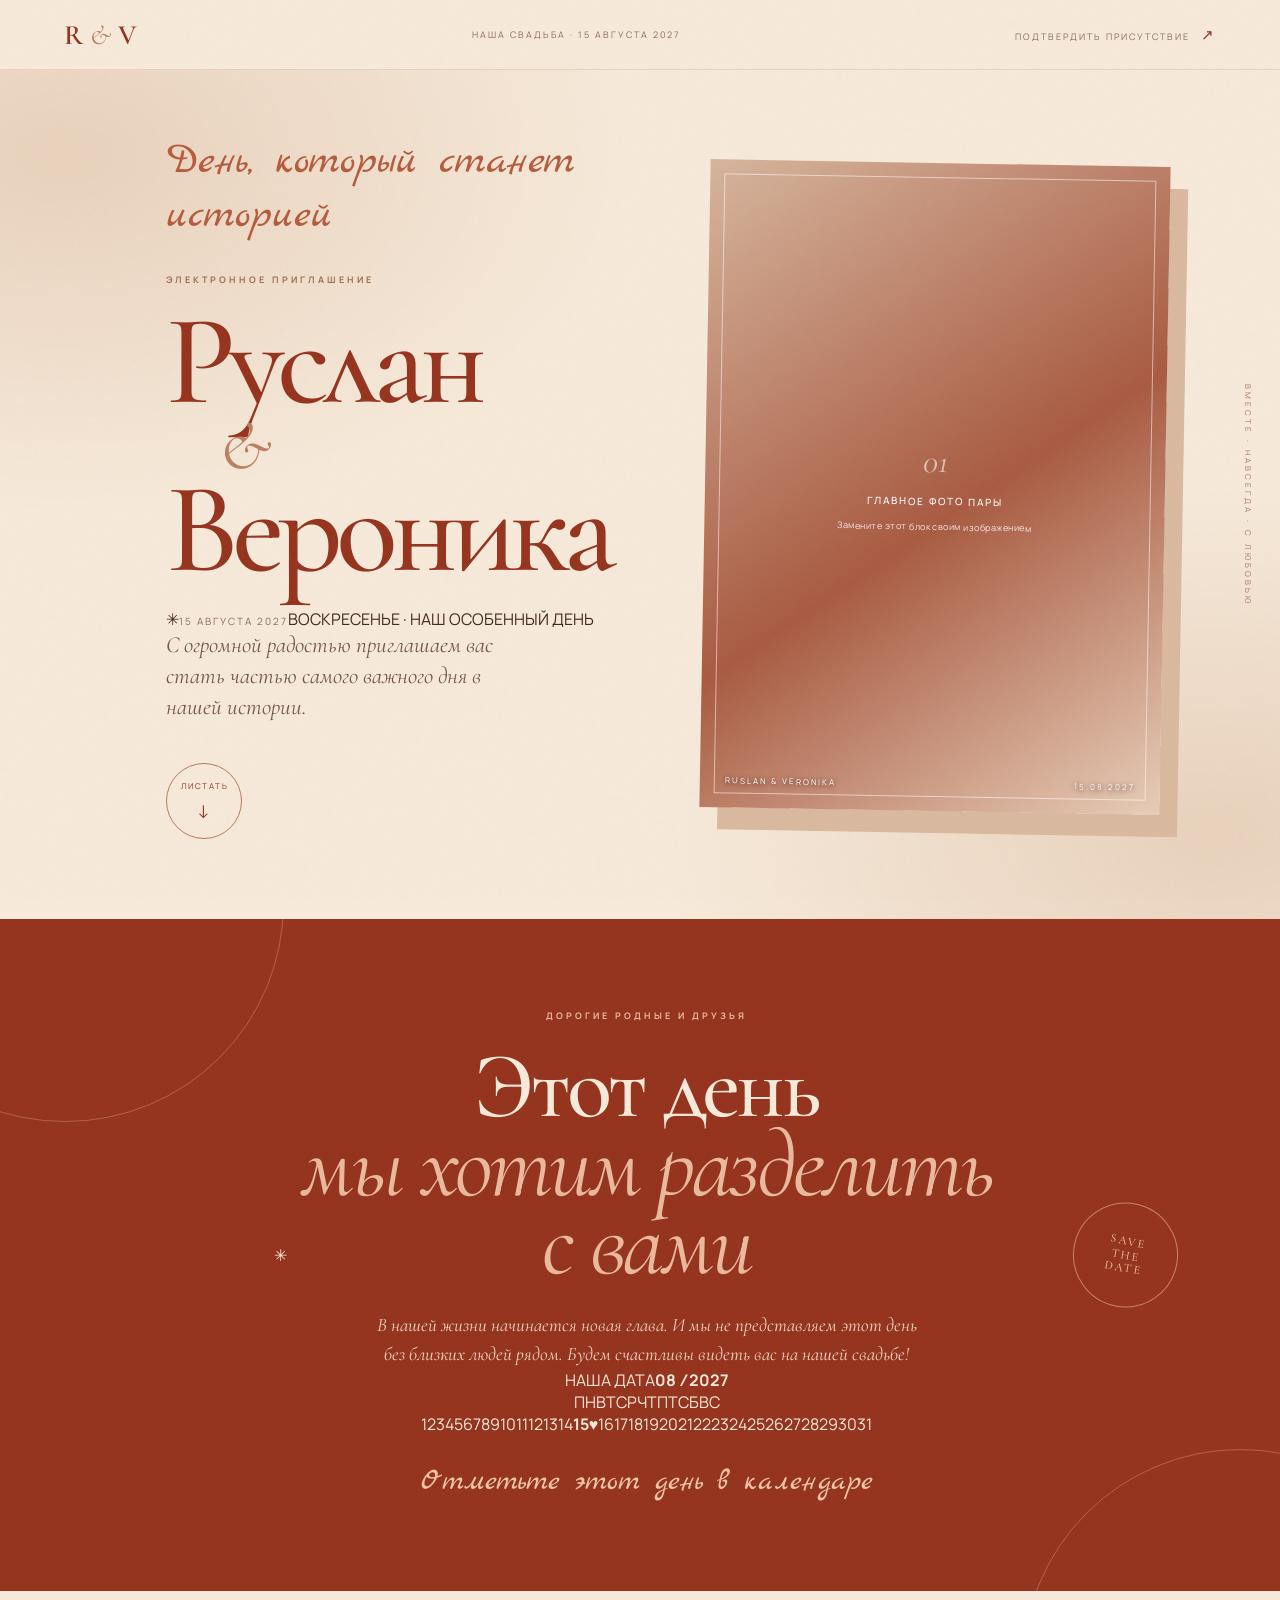
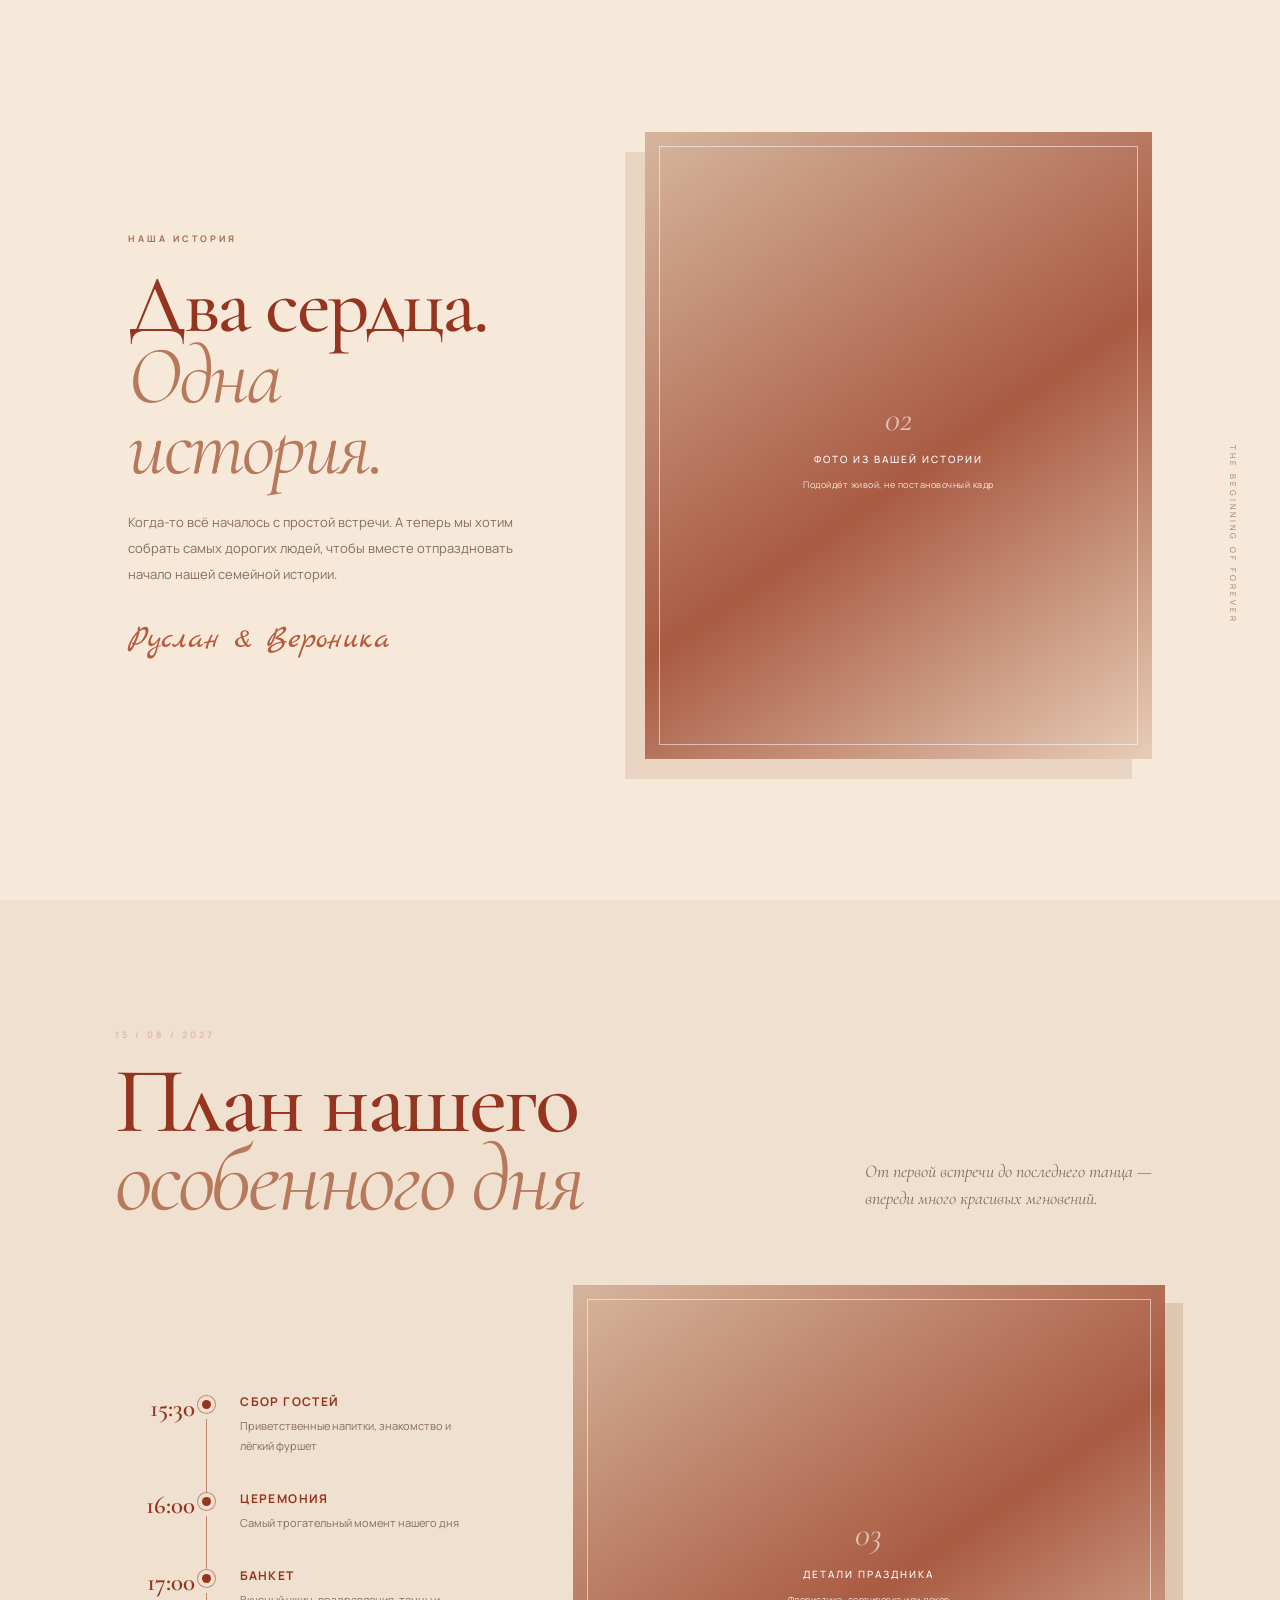
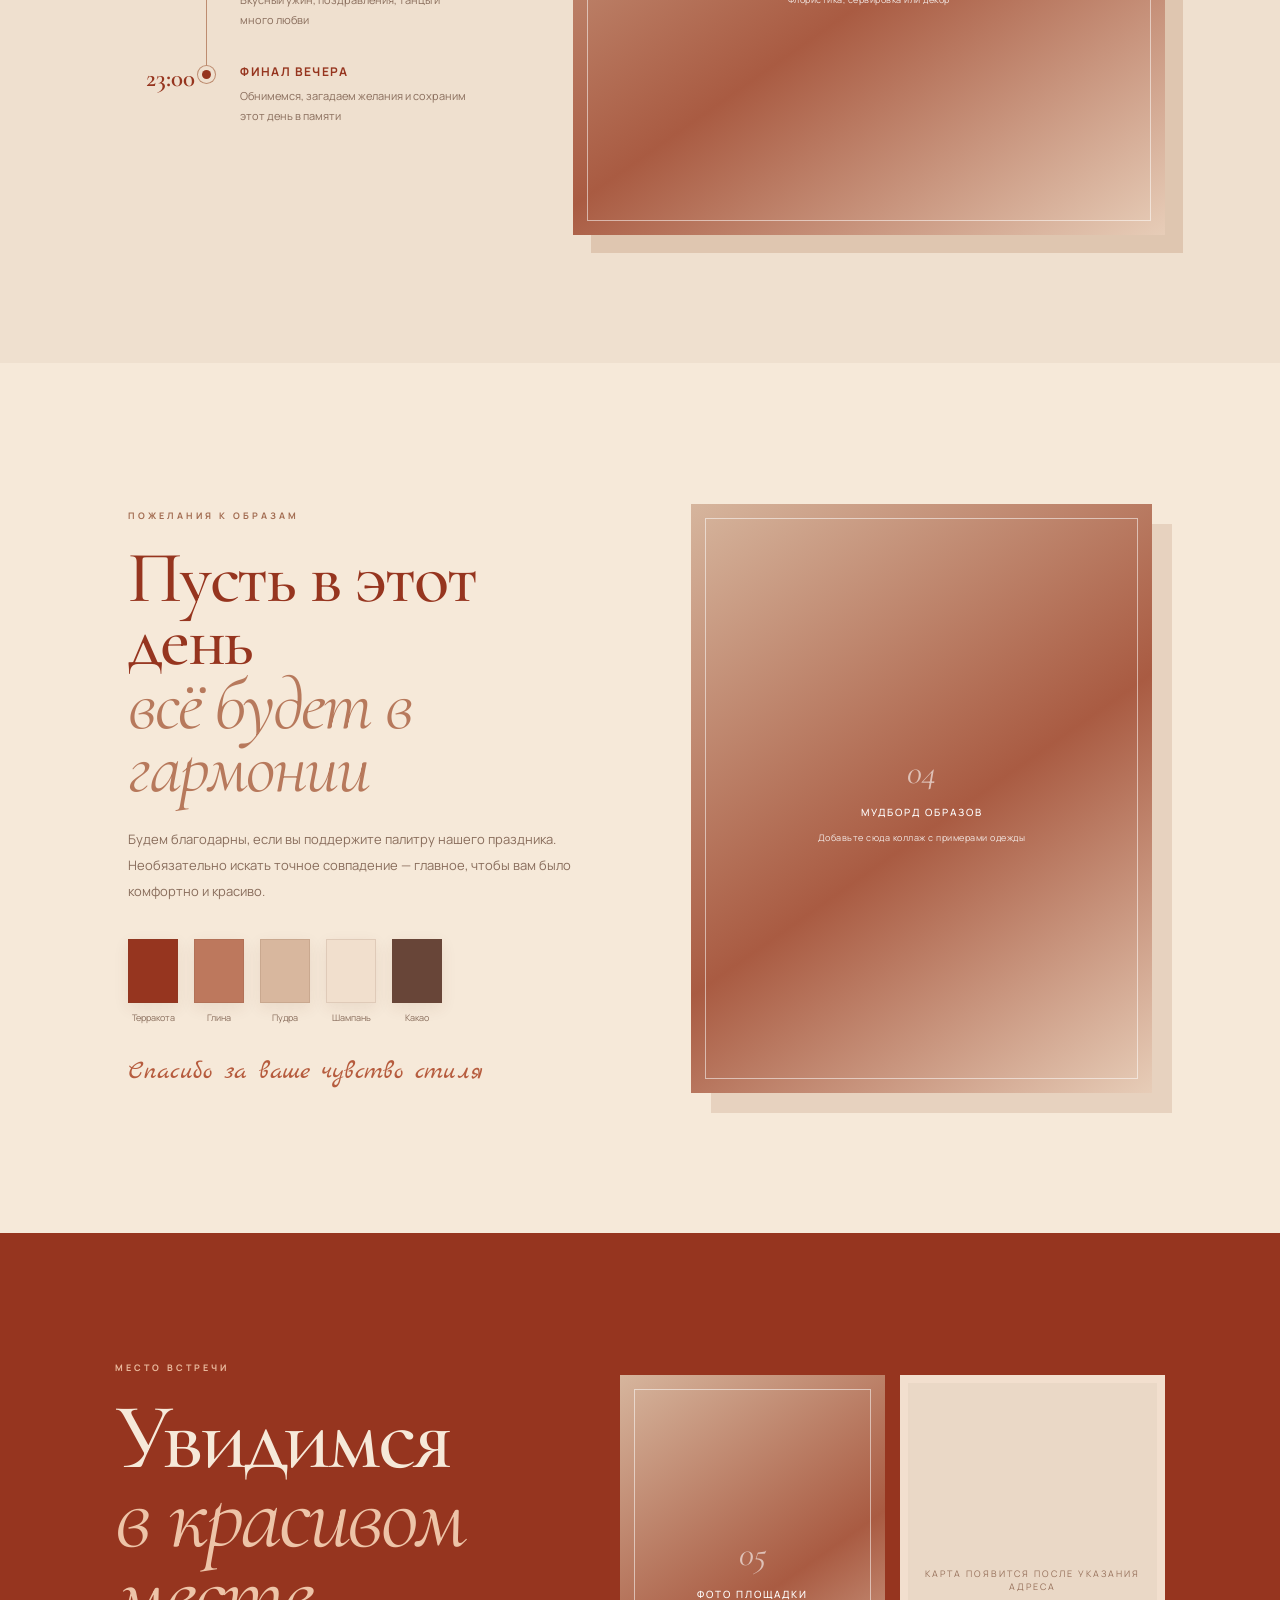
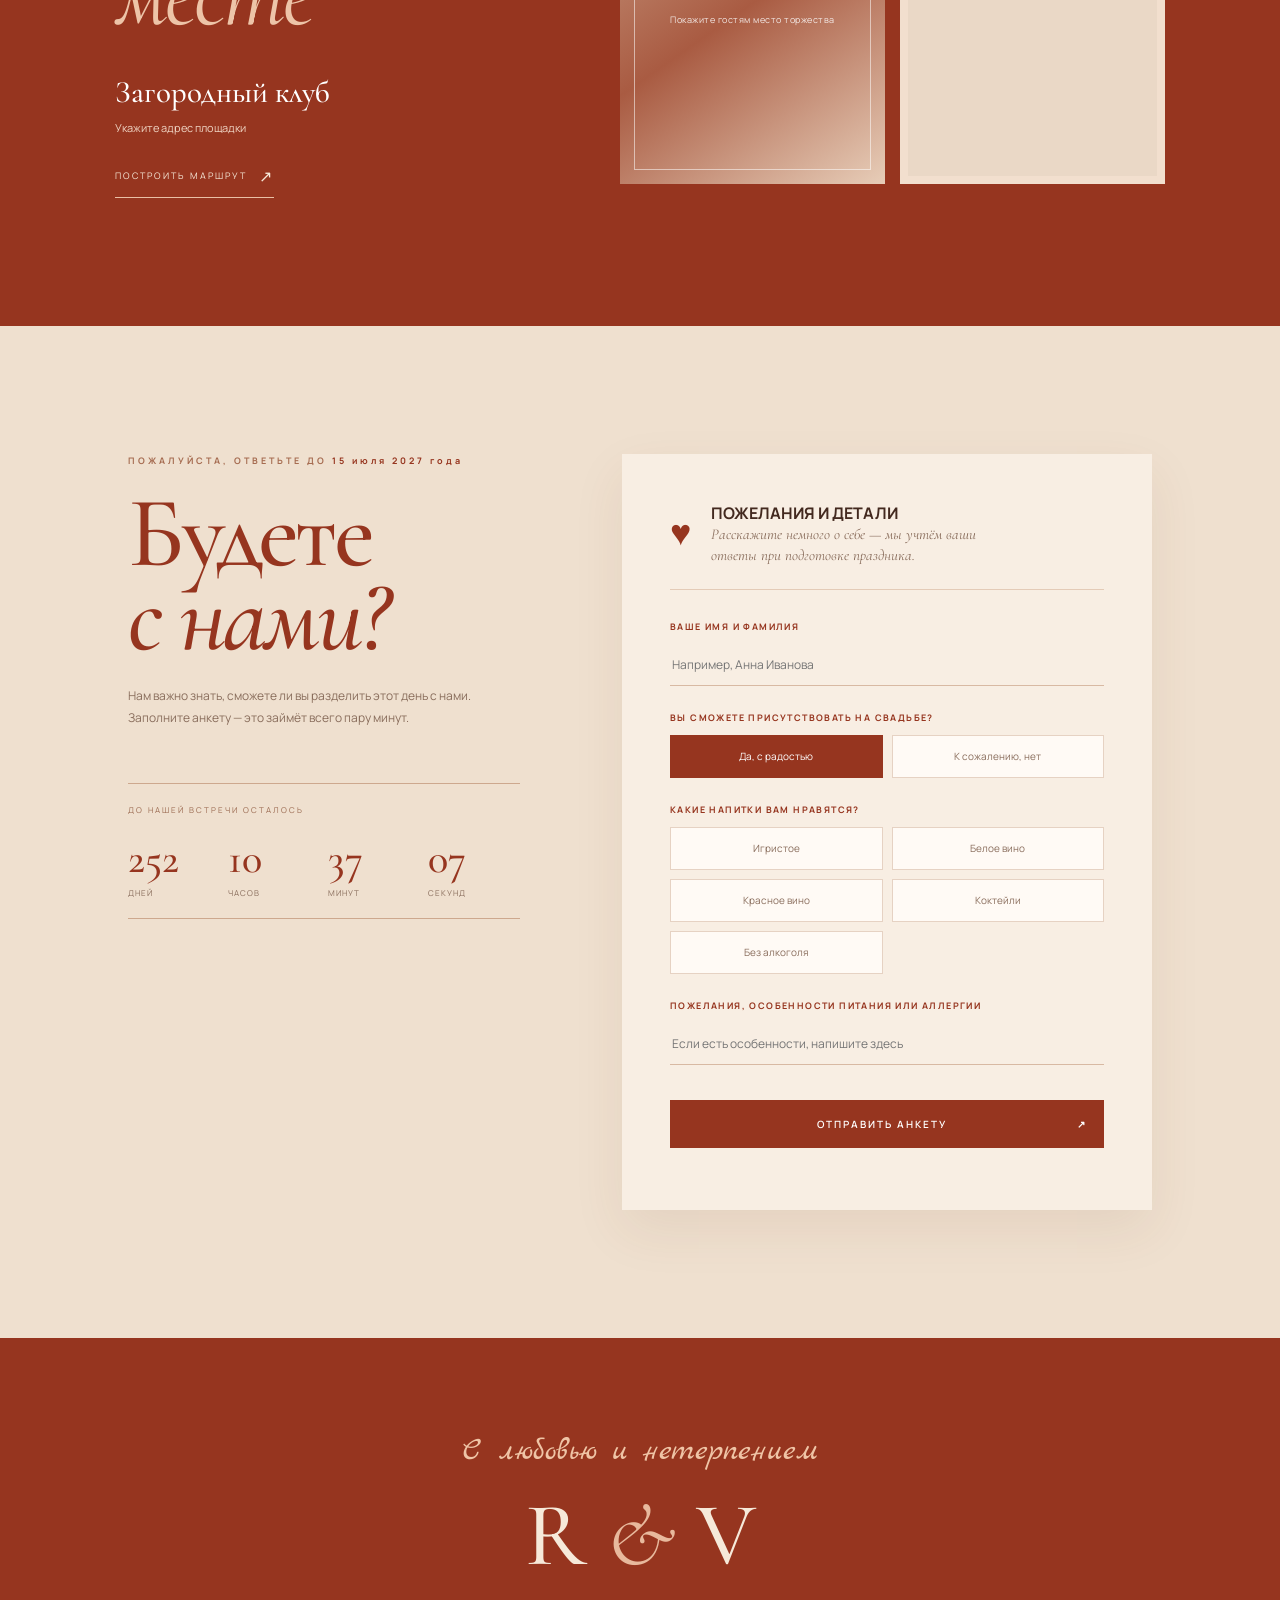
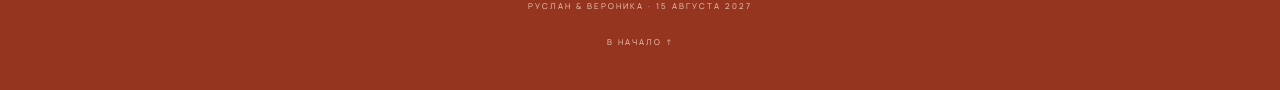
==== commit 7970b39e: "Refine hero date, wedding calendar and RSVP content" ====
--- a/terracotta_design/index.html
+++ b/terracotta_design/index.html
@@ -3,7 +3,7 @@
 <head>
   <meta charset="utf-8">
   <meta name="viewport" content="width=device-width,initial-scale=1">
-  <meta name="theme-color" content="#f6e9d9">
+  <meta name="theme-color" content="#f5eedc">
   <meta name="description" content="Руслан и Вероника приглашают вас разделить день своей свадьбы — 15 августа 2027 года.">
   <title>Руслан & Вероника — свадебное приглашение</title>
   <link rel="preconnect" href="https://fonts.googleapis.com">
@@ -27,7 +27,7 @@
         <p class="script-kicker">День, который станет историей</p>
         <p class="hero-overline">ЭЛЕКТРОННОЕ ПРИГЛАШЕНИЕ</p>
         <h1><span class="name-left">Руслан</span><em>&</em><span class="name-right">Вероника</span></h1>
-        <div class="hero-rule"><span></span><span class="hero-date" id="hero-date">15 августа 2027</span><span></span></div>
+        <div class="hero-date-lockup"><span class="date-flower">✳</span><span class="hero-date" id="hero-date">15 августа 2027</span><span class="date-subtitle">ВОСКРЕСЕНЬЕ · НАШ ОСОБЕННЫЙ ДЕНЬ</span></div>
         <p class="hero-intro">С огромной радостью приглашаем вас стать частью самого важного дня в нашей истории.</p>
         <a class="round-link" href="#welcome" aria-label="Листать к приглашению">ЛИСТАТЬ <span>↓</span></a>
       </div>
@@ -45,9 +45,7 @@
         <p class="eyebrow">ДОРОГИЕ РОДНЫЕ И ДРУЗЬЯ</p>
         <h2>Этот день<br><i>мы хотим разделить с вами</i></h2>
         <p class="welcome-text">В нашей жизни начинается новая глава. И мы не представляем этот день без близких людей рядом. Будем счастливы видеть вас на нашей свадьбе!</p>
-        <div class="calendar-line"><span>12</span><span>13</span><span>14</span><strong>15</strong><span>16</span><span>17</span><span>18</span></div>
-        <p class="calendar-month">АВГУСТ <b>·</b> 2027</p>
-        <p class="script-note">Сохраните эту дату</p>
+        <div class="calendar-card"><div class="calendar-card-head"><span>НАША ДАТА</span><strong>08 <i>/</i> 2027</strong></div><div class="calendar-weekdays"><span>ПН</span><span>ВТ</span><span>СР</span><span>ЧТ</span><span>ПТ</span><span>СБ</span><span>ВС</span></div><div class="calendar-days"><span class="empty"></span><span class="empty"></span><span class="empty"></span><span class="empty"></span><span class="empty"></span><span class="empty"></span><span>1</span><span>2</span><span>3</span><span>4</span><span>5</span><span>6</span><span>7</span><span>8</span><span>9</span><span>10</span><span>11</span><span>12</span><span>13</span><span>14</span><strong aria-label="День свадьбы, 15 августа">15<span>♥</span></strong><span>16</span><span>17</span><span>18</span><span>19</span><span>20</span><span>21</span><span>22</span><span>23</span><span>24</span><span>25</span><span>26</span><span>27</span><span>28</span><span>29</span><span>30</span><span>31</span></div></div><p class="script-note">Отметьте этот день в календаре</p>
       </div>
       <div class="welcome-stamp">SAVE<br>THE<br>DATE</div>
     </section>
@@ -113,9 +111,9 @@
 
     <section class="rsvp full-bleed" id="rsvp">
       <div class="rsvp-heading">
-        <p class="eyebrow">БУДЕМ ЖДАТЬ ВАШ ОТВЕТ</p>
-        <h2>Вы с нами?</h2>
-        <p>Пожалуйста, заполните небольшую анкету до <strong id="rsvp-deadline">...</strong>.</p>
+        <p class="eyebrow">ПОЖАЛУЙСТА, ОТВЕТЬТЕ ДО <strong id="rsvp-deadline">...</strong></p>
+        <h2>Будете<br><i>с нами?</i></h2>
+        <p>Нам важно знать, сможете ли вы разделить этот день с нами. Заполните анкету — это займёт всего пару минут.</p>
         <div class="countdown" id="countdown-section">
           <div class="countdown-title">ДО НАШЕЙ ВСТРЕЧИ ОСТАЛОСЬ</div>
           <div class="countdown-grid">
@@ -127,24 +125,24 @@
         </div>
       </div>
       <div class="rsvp-form-wrap">
-        <div class="rsvp-form-intro"><span>RSVP</span><p>Ваш ответ поможет нам подготовить праздник с заботой о каждом госте.</p></div>
+        <div class="rsvp-form-intro"><span>♥</span><div><b>ПОЖЕЛАНИЯ И ДЕТАЛИ</b><p>Расскажите немного о себе — мы учтём ваши ответы при подготовке праздника.</p></div></div>
         <form class="glass-rsvp-form" id="rsvpForm">
           <div class="premium-input-group"><label for="guest_name" class="premium-label">Ваше имя и фамилия</label><input type="text" id="guest_name" name="guest_name" class="premium-input" placeholder="Например, Анна Иванова" required></div>
-          <div class="premium-input-group"><span class="premium-label">Сможете ли вы быть с нами?</span><div class="luxury-radio-wrapper">
-            <label class="luxury-radio-label"><input type="radio" name="attend" value="Да, с радостью" checked><span class="custom-radio-button">Да, с радостью</span></label>
-            <label class="luxury-radio-label"><input type="radio" name="attend" value="К сожалению, нет"><span class="custom-radio-button">К сожалению, нет</span></label>
+          <div class="premium-input-group"><span class="premium-label">Вы сможете присутствовать на свадьбе?</span><div class="luxury-radio-wrapper">
+            <label class="luxury-radio-label"><input type="radio" name="attend" value="Да, обязательно" checked><span class="custom-radio-button">Да, с радостью</span></label>
+            <label class="luxury-radio-label"><input type="radio" name="attend" value="К сожалению, не получится"><span class="custom-radio-button">К сожалению, нет</span></label>
           </div></div>
           <div id="additional-questions" class="premium-fade-box">
-            <div class="premium-input-group"><span class="premium-label">Что предпочитаете из напитков?</span><div class="luxury-checkbox-grid">
+            <div class="premium-input-group"><span class="premium-label">Какие напитки вам нравятся?</span><div class="luxury-checkbox-grid">
               <label class="luxury-check-label"><input type="checkbox" name="alcohol" value="Игристое вино"><span class="custom-check-box">Игристое</span></label>
               <label class="luxury-check-label"><input type="checkbox" name="alcohol" value="Белое вино"><span class="custom-check-box">Белое вино</span></label>
               <label class="luxury-check-label"><input type="checkbox" name="alcohol" value="Красное вино"><span class="custom-check-box">Красное вино</span></label>
               <label class="luxury-check-label"><input type="checkbox" name="alcohol" value="Коктейли"><span class="custom-check-box">Коктейли</span></label>
               <label class="luxury-check-label"><input type="checkbox" name="alcohol" value="Без алкоголя" id="no-alcohol"><span class="custom-check-box">Без алкоголя</span></label>
             </div></div>
-            <div class="premium-input-group"><label for="wishes" class="premium-label">Пожелания к меню / аллергии</label><input type="text" id="wishes" name="wishes" class="premium-input" placeholder="Если есть особенности, напишите здесь"></div>
+            <div class="premium-input-group"><label for="wishes" class="premium-label">Пожелания, особенности питания или аллергии</label><input type="text" id="wishes" name="wishes" class="premium-input" placeholder="Если есть особенности, напишите здесь"></div>
           </div>
-          <button type="submit" class="premium-submit-btn" id="submitBtn">ОТПРАВИТЬ ОТВЕТ <span>↗</span></button>
+          <button type="submit" class="premium-submit-btn" id="submitBtn">ОТПРАВИТЬ АНКЕТУ <span>↗</span></button>
           <div id="form-status" role="status" aria-live="polite"></div>
         </form>
         <div id="form-success-card" class="premium-success-card"><div class="success-heart-wrapper">♥</div><h3 id="success-title"></h3><p id="success-text"></p></div>
--- a/terracotta_design/style.css
+++ b/terracotta_design/style.css
@@ -1,100 +1,121 @@
-:root{--paper:#f8e8d6;--paper-deep:#f1d9c2;--rust:#96351f;--rust-dark:#762817;--ink:#45291f;--muted:#8d6e5d;--serif:'Cormorant Garamond',Georgia,serif;--sans:'Manrope',Arial,sans-serif;--script:'Marck Script',cursive}
+:root{--paper:#f6e9d9;--paper2:#efddca;--rust:#96351f;--rust2:#7d2b1a;--rust3:#b65c3e;--ink:#43291f;--muted:#896d5c;--line:#c99d7f;--serif:'Cormorant Garamond',Georgia,serif;--sans:'Manrope',Arial,sans-serif;--script:'Marck Script',cursive}
 *{box-sizing:border-box;margin:0;padding:0}
 html{scroll-behavior:smooth;scroll-padding-top:20px}
-body{background:#d8d2c8;color:var(--ink);font-family:var(--sans);-webkit-font-smoothing:antialiased;overflow-x:hidden}
-.invitation{width:min(100%,760px);margin:0 auto;background:var(--paper);box-shadow:0 20px 90px #49332320;overflow:hidden}
-.section-pad{padding:clamp(54px,9vw,100px) clamp(22px,8vw,76px)}
-.topline{display:flex;justify-content:space-between;gap:10px;padding:17px 24px;border-bottom:1px solid #9b644033;font-size:9px;letter-spacing:2px;color:var(--muted)}
-.hero{text-align:center;padding-top:54px;padding-bottom:58px}
-.script-kicker,.script-note{font-family:var(--script);font-size:clamp(25px,5vw,36px);font-weight:400;color:var(--rust);line-height:1.1}
-.hero h1{font:500 clamp(56px,12vw,108px)/.78 var(--serif);letter-spacing:-3px;color:var(--rust);display:flex;flex-direction:column;align-items:center;margin:30px 0 24px}
-.hero h1 i{font-style:italic;font-size:.55em;line-height:1.05;color:#b7795b}
-.hero-date{font-size:11px;letter-spacing:4px;text-transform:uppercase;margin:0 auto 30px;color:var(--muted)}
-.photo-placeholder{position:relative;display:flex;align-items:center;justify-content:center;overflow:hidden;background:linear-gradient(135deg,#d8b59b,#b98268 48%,#e8cdb7);color:#fff;border:1px solid #fff8;isolation:isolate}
-.photo-placeholder:before,.photo-placeholder:after{content:"";position:absolute;inset:12px;border:1px solid #ffffff65;pointer-events:none}
-.photo-placeholder:after{inset:auto 0 0;height:38%;background:linear-gradient(transparent,#3a1e1740);border:0;z-index:-1}
-.photo-index{position:absolute;top:22px;left:24px;font-size:9px;letter-spacing:2px}
-.photo-hint{font-size:10px;letter-spacing:3px;text-align:center;padding:12px;color:#fff;text-shadow:0 1px 8px #542a20}
-.hero-photo{height:clamp(340px,90vw,560px);max-width:510px;margin:0 auto}
-.hero-caption{font:italic 22px/1.2 var(--serif);margin:28px 0 34px;color:var(--rust)}
-.scroll-cue{font-size:9px;letter-spacing:3px;text-decoration:none;color:var(--muted)}
-.scroll-cue span{display:block;font-size:20px;margin-top:8px}
-.terracotta{background:var(--rust);color:var(--paper)}
-.welcome{text-align:center}
-.eyebrow{font-size:9px;letter-spacing:3px;color:#a16d55;margin-bottom:20px;font-weight:700}
-.eyebrow.light{color:#e8b99d}
-h2{font:500 clamp(43px,8vw,66px)/.88 var(--serif);color:var(--rust);margin-bottom:24px}
-.terracotta h2{color:var(--paper)}
-.body-copy{max-width:440px;margin:0 auto;font-size:13px;line-height:1.9;color:var(--muted)}
-.light-copy{color:#f2d7c5}
-.date-ribbon{display:grid;grid-template-columns:repeat(7,1fr);margin:42px -12px 14px;border-top:1px solid #f6d9c488;border-bottom:1px solid #f6d9c488}
-.date-ribbon span,.date-ribbon strong{padding:12px 0;font:22px var(--serif);color:#f4d8c5}
-.date-ribbon strong{background:var(--paper);color:var(--rust);position:relative}
-.month-label{font-size:9px;letter-spacing:3px;color:#f4d8c5}
-.welcome .script-note,.dress .script-note{color:#f3c5a8;margin-top:32px}
-.program{text-align:center}
-.section-intro{font-size:12px;line-height:1.8;color:var(--muted);max-width:420px;margin:0 auto 36px}
-.timeline{display:flex;flex-direction:column;max-width:470px;margin:0 auto 44px;text-align:left}
-.timeline-row{display:grid;grid-template-columns:74px 1fr;gap:22px;position:relative;padding:0 0 28px 0}
-.timeline-row:not(:last-child):before{content:"";position:absolute;left:82px;top:25px;bottom:-3px;width:1px;background:#bd8c70}
-.timeline-row:after{content:"";position:absolute;left:78px;top:7px;width:8px;height:8px;border-radius:50%;background:var(--rust)}
-.row-time{font:600 22px var(--serif);color:var(--rust);text-align:right}
-.row-content{padding-left:18px}
-.row-title{font-size:13px;font-weight:700;color:var(--rust);text-transform:uppercase;letter-spacing:.7px}
-.row-text{font-size:11px;color:var(--muted);line-height:1.7;margin-top:4px}
-.wide-photo{height:250px}
-.dress{text-align:center}
-.dress .body-copy{margin-bottom:34px}
-.premium-palette-grid{display:flex;justify-content:center;flex-wrap:wrap;gap:18px;margin:24px auto 36px}
+body{background:var(--paper);color:var(--ink);font-family:var(--sans);overflow-x:hidden;-webkit-font-smoothing:antialiased}
+.page-grain{position:fixed;inset:0;pointer-events:none;z-index:10;opacity:.11;background-image:url("data:image/svg+xml,%3Csvg viewBox='0 0 180 180' xmlns='http://www.w3.org/2000/svg'%3E%3Cfilter id='n'%3E%3CfeTurbulence type='fractalNoise' baseFrequency='.85' numOctaves='3' stitchTiles='stitch'/%3E%3C/filter%3E%3Crect width='100%25' height='100%25' filter='url(%23n)' opacity='.17'/%3E%3C/svg%3E")}
+.invitation{width:100%;max-width:none;overflow:hidden;background:var(--paper)}
+.topbar{height:70px;padding:0 clamp(22px,5vw,86px);display:flex;align-items:center;justify-content:space-between;border-bottom:1px solid #a56a4c30;position:relative;z-index:2}
+.brand-mark{font:600 28px var(--serif);color:var(--rust);text-decoration:none;white-space:nowrap}.brand-mark i{font-weight:400;color:#bd8061}
+.topbar-caption,.topbar-link{font-size:9px;letter-spacing:2px;color:var(--muted);text-decoration:none}.topbar-link span{color:var(--rust);font-size:15px;margin-left:7px}
+.hero{min-height:min(790px,calc(100svh - 70px));display:grid;grid-template-columns:minmax(0,1fr) minmax(360px,.92fr);align-items:center;gap:clamp(35px,7vw,120px);padding:65px clamp(22px,9vw,150px) 80px;position:relative;background:radial-gradient(ellipse at 5% 10%,#e8d1bc 0,transparent 33%),radial-gradient(ellipse at 95% 90%,#e8d1bc 0,transparent 32%),var(--paper)}
+.hero-copy{position:relative;z-index:1;padding-left:clamp(0px,4vw,65px)}
+.script-kicker,.script-note,.signature{font-family:var(--script);font-weight:400;color:var(--rust3)}
+.script-kicker{font-size:clamp(27px,3.4vw,43px);margin-bottom:30px}
+.hero-overline,.eyebrow{font-size:9px;font-weight:700;letter-spacing:3px;color:#a36d52}
+.hero h1{display:flex;flex-direction:column;align-items:flex-start;color:var(--rust);font:500 clamp(75px,10vw,150px)/.72 var(--serif);letter-spacing:-.055em;margin:30px 0 32px}
+.hero h1 em{font-size:.53em;font-weight:400;line-height:1.12;color:#bb8061;padding-left:12%}
+.hero-rule{display:flex;align-items:center;gap:15px;width:min(100%,390px);margin:0 0 28px}
+.hero-rule>span{height:1px;background:#c99d7f;flex:1}.hero-date{font-size:10px;letter-spacing:2px;text-transform:uppercase;color:var(--muted);white-space:nowrap}
+.hero-intro{font:italic 23px/1.35 var(--serif);color:#765849;max-width:360px}
+.round-link{display:flex;align-items:center;justify-content:center;flex-direction:column;gap:7px;width:76px;height:76px;border:1px solid #b87b5d;border-radius:50%;margin-top:40px;text-decoration:none;color:var(--rust);font-size:8px;letter-spacing:1.5px;transition:.25s}
+.round-link span{font-size:18px}.round-link:hover{background:var(--rust);color:var(--paper);transform:translateY(3px)}
+.photo-frame{position:relative;min-width:0;margin:0}
+.photo-placeholder{position:absolute;inset:0;display:flex;align-items:center;justify-content:center;flex-direction:column;gap:12px;text-align:center;color:#fff;background:linear-gradient(145deg,#d6b59d,#a95b42 54%,#e7cdb8);overflow:hidden}
+.photo-placeholder:before{content:"";position:absolute;inset:14px;border:1px solid #fff8}
+.photo-placeholder>span{font:italic 34px var(--serif);color:#fff9}
+.photo-placeholder b{font-size:10px;letter-spacing:2px;font-weight:500}.photo-placeholder small{font-size:9px;letter-spacing:.5px;opacity:.85}
+.photo-frame img{display:block;width:100%;height:100%;object-fit:cover}
+.hero-photo{height:min(650px,72vh);min-height:410px;max-width:680px;justify-self:stretch;transform:rotate(1deg);box-shadow:18px 22px 0 #d9b99f}
+.hero-photo figcaption{position:absolute;bottom:22px;left:25px;right:25px;display:flex;justify-content:space-between;color:white;font-size:8px;letter-spacing:2px;text-shadow:0 1px 5px #32170f}
+.hero-side-note{position:absolute;right:26px;top:50%;writing-mode:vertical-rl;font-size:8px;letter-spacing:3px;color:#a77c64;transform:translateY(-50%)}
+.full-bleed{width:100%;position:relative}
+.welcome{min-height:570px;background:var(--rust);color:var(--paper);display:flex;align-items:center;justify-content:center;text-align:center;padding:90px clamp(22px,8vw,120px);overflow:hidden}
+.welcome:before,.welcome:after{content:"";position:absolute;width:clamp(240px,34vw,520px);height:clamp(240px,34vw,520px);border:1px solid #f5d8c044;border-radius:50%;pointer-events:none}
+.welcome:before{left:-12%;top:-35%}.welcome:after{right:-14%;bottom:-44%}
+.welcome-inner{width:min(720px,100%);position:relative;z-index:1}
+.welcome .eyebrow,.program .eyebrow,.rsvp .eyebrow{color:#e6b99e}
+.welcome h2,.program h2,.location h2,.rsvp h2{font:500 clamp(54px,7.3vw,96px)/.84 var(--serif);letter-spacing:-.035em}
+.welcome h2{color:var(--paper);margin:26px 0}.welcome h2 i,.program h2 i,.location h2 i{font-weight:400;color:#e9b99d}
+.welcome-text{font:italic 19px/1.55 var(--serif);color:#f0d6c4;max-width:560px;margin:0 auto}
+.calendar-line{display:grid;grid-template-columns:repeat(7,1fr);margin:48px auto 12px;border-top:1px solid #f4d4bd88;border-bottom:1px solid #f4d4bd88;max-width:580px}
+.calendar-line span,.calendar-line strong{padding:13px 0;font:27px var(--serif);font-weight:400;color:#f1d5c3}
+.calendar-line strong{background:var(--paper);color:var(--rust);position:relative}
+.calendar-month{font-size:9px;letter-spacing:3px;color:#f1d5c3}.calendar-month b{color:#d99574}
+.script-note{font-size:30px;margin-top:28px;color:#efc4a6}
+.welcome-stamp{position:absolute;right:clamp(22px,8vw,130px);top:50%;transform:translateY(-50%) rotate(11deg);width:105px;height:105px;border:1px solid #f1c8ad88;border-radius:50%;display:grid;place-content:center;font:12px/1.15 var(--serif);letter-spacing:2px;color:#f3cbb2}
+.section-grid{display:grid;grid-template-columns:minmax(0,.9fr) minmax(0,1.1fr);gap:clamp(40px,8vw,140px);align-items:center;padding:clamp(85px,11vw,160px) clamp(22px,10vw,170px);position:relative}
+.story{background:var(--paper)}
+.story-copy h2,.dress-copy h2{font:500 clamp(48px,6.5vw,82px)/.87 var(--serif);color:var(--rust);letter-spacing:-.03em;margin:25px 0}
+.story-copy h2 i,.dress-copy h2 i{color:#b7795c;font-weight:400}
+.story-copy>p:not(.eyebrow),.dress-copy>p:not(.eyebrow){max-width:430px;color:var(--muted);font-size:13px;line-height:2}
+.signature{display:block;font-size:32px;margin-top:32px}
+.story-photo{height:clamp(370px,49vw,650px);box-shadow:-20px 20px 0 #e9d5c1}
+.vertical-caption{position:absolute;right:3.2%;top:50%;writing-mode:vertical-rl;letter-spacing:3px;font-size:8px;color:#a77c64}
+.program{padding:clamp(80px,10vw,140px) clamp(22px,9vw,150px);background:#efe0cf;color:var(--ink)}
+.program-head{display:flex;align-items:end;justify-content:space-between;gap:40px;margin-bottom:65px}
+.program h2{color:var(--rust);margin-top:22px}.program h2 i{color:#b7795c}
+.program-head>p{max-width:300px;color:var(--muted);font:italic 18px/1.5 var(--serif);padding-bottom:8px}
+.program-body{display:grid;grid-template-columns:minmax(300px,.75fr) minmax(0,1.25fr);gap:clamp(40px,8vw,130px);align-items:center}
+.timeline{display:flex;flex-direction:column;max-width:540px;text-align:left}
+.timeline-row{display:grid;grid-template-columns:80px 1fr;gap:25px;position:relative;padding:0 0 34px}
+.timeline-row:last-child{padding-bottom:0}
+.timeline-row:not(:last-child):before{content:"";position:absolute;left:91px;top:26px;bottom:-3px;width:1px;background:#bd8c70}
+.timeline-row:after{content:"";position:absolute;left:87px;top:7px;width:9px;height:9px;border-radius:50%;background:var(--rust);box-shadow:0 0 0 4px #efe0cf,0 0 0 5px #bd8c70}
+.row-time{font:600 25px var(--serif);color:var(--rust);text-align:right}
+.row-content{padding-left:20px}.row-title{font-size:12px;font-weight:700;color:var(--rust);text-transform:uppercase;letter-spacing:1.4px}.row-text{font-size:11px;color:var(--muted);line-height:1.8;margin-top:6px}
+.program-photo{height:clamp(330px,43vw,560px);box-shadow:18px 18px 0 #dfc6b0}
+.dress{background:var(--paper);grid-template-columns:minmax(0,1fr) minmax(0,1fr)}
+.dress-copy h2{font-size:clamp(44px,5.7vw,76px)}
+.dress-copy>p:not(.eyebrow){max-width:480px}
+.premium-palette-grid{display:flex;flex-wrap:wrap;gap:16px;margin:35px 0 30px}
 .palette-node{display:flex;flex-direction:column;align-items:center;gap:8px}
-.color-swatch{width:52px;height:65px;border:1px solid #fff8;box-shadow:0 7px 20px #451b1b25;cursor:default}
-.color-swatch.active-theme{outline:1px solid #f8e8d6;outline-offset:4px}
-.swatch-name{font-size:9px;color:#f7ddce}
-.moodboard-photo{height:280px;background:linear-gradient(135deg,#d7b8a4,#a94a32,#e2c8b3)}
-.location{text-align:center}
-.location-main-title{font:500 30px var(--serif);color:var(--rust)}
-.location-sub-address{font-size:11px;color:var(--muted);margin:5px 0 24px}
-.map-wrapper-premium{height:260px;border:1px solid #bd8c7044;padding:5px;margin-bottom:20px}
-.map-iframe-premium{width:100%;height:100%;border:0;filter:sepia(20%)}
-.text-link{display:inline-block;color:var(--rust);font-size:10px;letter-spacing:2px;text-decoration:none;border-bottom:1px solid #b77b60;padding:10px 0;margin-bottom:30px}
-.location-photo{height:240px}
-.wishes{text-align:center}
-.wishes .body-copy{margin-bottom:26px}
-.cream-button{display:inline-block;background:var(--paper);color:var(--rust);padding:15px 28px;text-decoration:none;font-size:9px;letter-spacing:2px;margin:4px auto 34px}
-.collage-photo{height:220px;max-width:440px;margin:auto;background:linear-gradient(120deg,#d2a88e,#8f3a27 50%,#e8cbb5)}
-.rsvp{text-align:center}
-.glass-rsvp-form{max-width:490px;margin:34px auto 0;text-align:left;background:#fff8f0;border:1px solid #e6cbb5;padding:clamp(22px,5vw,40px);box-shadow:0 15px 45px #67301b10;transition:max-height .6s ease,opacity .4s ease,padding .6s ease;max-height:1800px;overflow:hidden}
-.glass-rsvp-form.collapsed{max-height:0!important;padding-top:0!important;padding-bottom:0!important;margin-top:0!important;opacity:0;pointer-events:none}
-.premium-input-group{margin-bottom:25px}
-.premium-label{display:block;font-size:9px;font-weight:700;letter-spacing:1.4px;text-transform:uppercase;color:var(--rust);margin-bottom:11px}
-.premium-input{width:100%;border:0;border-bottom:1px solid #d8b9a3;background:transparent;padding:12px 2px;font:12px var(--sans);color:var(--ink);outline:none;border-radius:0}
-.premium-input:focus{border-color:var(--rust)}
+.color-swatch{width:50px;height:64px;border:1px solid #6c443022;box-shadow:0 5px 15px #67301b15}
+.swatch-name{font-size:9px;color:var(--muted)}
+.dress .signature{font-size:26px}
+.moodboard-photo{height:clamp(380px,46vw,610px);box-shadow:20px 20px 0 #e7d2bf}
+.location{background:var(--rust);color:var(--paper);display:grid;grid-template-columns:minmax(0,.85fr) minmax(0,1.15fr);gap:clamp(35px,8vw,120px);align-items:center;padding:clamp(85px,10vw,145px) clamp(22px,9vw,150px)}
+.location .eyebrow{color:#e9b99d}.location h2{color:var(--paper);margin:25px 0 38px}.location h2 i{color:#edc4a8}
+.location-main-title{font:500 31px var(--serif);color:#fff}.location-sub-address{font-size:11px;line-height:1.7;color:#f0d5c4;margin:8px 0 25px}
+.text-link{display:inline-flex;align-items:center;gap:12px;color:var(--paper);font-size:9px;letter-spacing:2px;text-decoration:none;border-bottom:1px solid #eac0a5;padding:0 0 10px}.text-link span{font-size:16px}
+.location-visual{display:grid;grid-template-columns:1fr 1fr;gap:15px;align-items:stretch}
+.location-photo{height:clamp(280px,32vw,430px)}
+.map-wrapper-premium{height:clamp(280px,32vw,430px);position:relative;background:#ead8c6;border:8px solid #f2dfce}
+.map-iframe-premium{width:100%;height:100%;border:0;display:none;filter:sepia(12%)}
+.map-iframe-premium[src]{display:block}.map-empty{position:absolute;inset:0;display:grid;place-content:center;text-align:center;padding:15px;font-size:9px;letter-spacing:2px;color:#97715b}
+.map-iframe-premium[src]~.map-empty{display:none}
+.rsvp{background:#efe0cf;display:grid;grid-template-columns:minmax(0,.85fr) minmax(0,1.15fr);gap:clamp(40px,8vw,130px);padding:clamp(85px,10vw,145px) clamp(22px,10vw,170px);align-items:start}
+.rsvp .eyebrow{color:#a66c51}.rsvp h2{color:var(--rust);font-size:clamp(65px,8vw,100px);margin:25px 0}
+.rsvp-heading>p:not(.eyebrow){font-size:12px;line-height:1.8;color:var(--muted);max-width:390px}.rsvp-heading>p strong{color:var(--rust)}
+.countdown{margin-top:55px;border-top:1px solid #cda88e;border-bottom:1px solid #cda88e;padding:20px 0}
+.countdown-title{font-size:8px;letter-spacing:2px;color:#9c6b52;margin-bottom:18px}
+.countdown-grid{display:grid;grid-template-columns:repeat(4,1fr);gap:8px}
+.countdown-grid>div{display:flex;flex-direction:column;gap:3px}.timer-digits{font:500 clamp(28px,3.3vw,43px) var(--serif);color:var(--rust)}.countdown-grid span{font-size:8px;letter-spacing:1px;color:var(--muted)}
+.rsvp-form-wrap{background:#f8eee3;padding:clamp(24px,4vw,48px);box-shadow:0 20px 50px #6e392015}
+.rsvp-form-intro{display:flex;gap:20px;align-items:center;margin-bottom:30px;padding-bottom:23px;border-bottom:1px solid #e4cbb7}
+.rsvp-form-intro span{font:italic 36px var(--serif);color:var(--rust)}.rsvp-form-intro p{font:italic 15px/1.4 var(--serif);color:var(--muted);max-width:280px}
+.glass-rsvp-form{margin:0;text-align:left;transition:opacity .4s,max-height .6s,padding .6s;max-height:1500px;overflow:hidden}
+.glass-rsvp-form.collapsed{max-height:0!important;padding:0!important;margin:0!important;opacity:0;pointer-events:none}
+.premium-input-group{margin-bottom:25px}.premium-label{display:block;font-size:9px;font-weight:700;letter-spacing:1.4px;text-transform:uppercase;color:var(--rust);margin-bottom:11px}
+.premium-input{width:100%;border:0;border-bottom:1px solid #d8b9a3;background:transparent;padding:12px 2px;font:12px var(--sans);color:var(--ink);outline:none;border-radius:0}.premium-input:focus{border-color:var(--rust)}
 .luxury-radio-wrapper,.luxury-checkbox-grid{display:grid;grid-template-columns:repeat(2,minmax(0,1fr));gap:9px}
-.luxury-radio-label,.luxury-check-label{position:relative;cursor:pointer}
-.luxury-radio-label input,.luxury-check-label input{position:absolute;opacity:0}
-.custom-radio-button,.custom-check-box{display:flex;justify-content:center;align-items:center;min-height:43px;padding:10px 8px;background:#fff;border:1px solid #e6d2c3;color:var(--muted);font-size:10px;text-align:center;transition:.2s}
+.luxury-radio-label,.luxury-check-label{position:relative;cursor:pointer}.luxury-radio-label input,.luxury-check-label input{position:absolute;opacity:0}
+.custom-radio-button,.custom-check-box{display:flex;justify-content:center;align-items:center;min-height:43px;padding:10px 8px;background:#fffaf5;border:1px solid #e6d2c3;color:var(--muted);font-size:10px;text-align:center;transition:.2s}
 .luxury-radio-label input:checked+.custom-radio-button,.luxury-check-label input:checked+.custom-check-box{background:var(--rust);border-color:var(--rust);color:white}
-.premium-fade-box{max-height:800px;opacity:1;overflow:hidden;transition:max-height .45s,opacity .3s}
-.premium-fade-box.hidden{max-height:0;opacity:0;pointer-events:none}
-.premium-submit-btn{width:100%;padding:16px;background:var(--rust);color:white;border:0;font:600 10px var(--sans);letter-spacing:2px;cursor:pointer;margin-top:10px}
-.premium-submit-btn span{float:right}
-.premium-submit-btn:disabled{opacity:.55;cursor:wait}
-#form-status{text-align:center;font-size:11px;color:var(--rust);padding-top:15px}
-.premium-success-card{display:none;max-width:490px;margin:30px auto 0;padding:40px 20px;background:#fff8f0;border:1px solid #e6cbb5;opacity:0;transform:translateY(12px);transition:.4s}
-.premium-success-card.show{display:block;opacity:1;transform:none}
-.success-heart-wrapper{color:var(--rust);font-size:28px;margin-bottom:12px}
-.luxury-success-title{font:500 30px var(--serif);color:var(--rust);margin-bottom:10px}
-.luxury-success-text{font-size:12px;line-height:1.7;color:var(--muted)}
-.footer{text-align:center;padding:48px 20px 32px}
-.footer .script-note{font-size:25px;color:#efc4a8}
-.footer-monogram{font:500 54px var(--serif);color:var(--paper);margin:12px 0}
-.footer-monogram span{font-style:italic;color:#e8b99d}
-.footer-copy,.back-top{font-size:8px;letter-spacing:2px;color:#edcbb8;text-decoration:none}
-.back-top{display:inline-block;margin-top:22px}
-#preloader{position:fixed;inset:0;background:var(--paper);z-index:99;display:flex;flex-direction:column;align-items:center;justify-content:center;gap:12px;transition:opacity .45s}
-#preloader.fade-out{opacity:0;pointer-events:none}
-.loader-mark{font:50px var(--serif);color:var(--rust)}
-.loader-mark span{font-style:italic;color:#c58c6e}
-#preloader p{font:10px var(--sans);letter-spacing:2px;color:var(--muted)}
-@media(min-width:760px){.invitation{margin:30px auto}.hero{padding-top:70px}.topline{padding-left:42px;padding-right:42px}}
-@media(max-width:420px){.topline{font-size:7px;letter-spacing:1px}.hero h1{letter-spacing:-2px}.timeline-row{grid-template-columns:62px 1fr;gap:16px}.timeline-row:before{left:69px}.timeline-row:after{left:65px}.row-content{padding-left:14px}.color-swatch{width:43px;height:56px}.premium-palette-grid{gap:13px}}
+.premium-fade-box{max-height:600px;opacity:1;overflow:hidden;transition:max-height .45s,opacity .3s}.premium-fade-box.hidden{max-height:0;opacity:0;pointer-events:none}
+.premium-submit-btn{width:100%;padding:17px;background:var(--rust);color:white;border:0;font:600 10px var(--sans);letter-spacing:2px;cursor:pointer;margin-top:10px;transition:background .2s}.premium-submit-btn:hover{background:var(--rust2)}.premium-submit-btn span{float:right}.premium-submit-btn:disabled{opacity:.55;cursor:wait}
+#form-status{text-align:center;font-size:11px;color:var(--rust);padding-top:14px;min-height:14px}
+.premium-success-card{display:none;margin:0;padding:40px 20px;background:#fffaf5;border:1px solid #e6cbb5;text-align:center;opacity:0;transform:translateY(12px);transition:.4s}.premium-success-card.show{display:block;opacity:1;transform:none}
+.success-heart-wrapper{color:var(--rust);font-size:28px;margin-bottom:12px}.luxury-success-title{font:500 34px var(--serif);color:var(--rust);margin-bottom:10px}.luxury-success-text{font-size:12px;line-height:1.7;color:var(--muted)}
+.footer{background:var(--rust);color:var(--paper);text-align:center;padding:65px 20px 40px;position:relative}.footer .script-note{color:#efc4a6;font-size:32px}.footer-monogram{font:500 clamp(55px,8vw,90px) var(--serif);color:var(--paper);margin:10px 0}.footer-monogram i{font-weight:400;color:#e8b99d}.footer-copy,.back-top{font-size:8px;letter-spacing:2px;color:#edcbb8;text-decoration:none}.back-top{display:inline-block;margin-top:25px}
+#preloader{position:fixed;inset:0;background:var(--paper);z-index:99;display:flex;flex-direction:column;align-items:center;justify-content:center;gap:12px;transition:opacity .45s}.loader-monogram{font:54px var(--serif);color:var(--rust)}.loader-monogram i{color:#bd8061}.loader-monogram+span{font-size:9px;letter-spacing:2px;color:var(--muted)}#preloader.fade-out{opacity:0;pointer-events:none}
+@media(max-width:900px){.hero{padding-left:6vw;padding-right:7vw;gap:35px;grid-template-columns:1fr 1fr}.hero h1{font-size:clamp(70px,11vw,110px)}.hero-side-note{display:none}.section-grid{padding-left:7vw;padding-right:7vw;gap:6vw}.location{padding-left:7vw;padding-right:7vw;gap:35px}.location-visual{grid-template-columns:1fr}.location-photo{height:270px}.map-wrapper-premium{height:240px}.rsvp{padding-left:7vw;padding-right:7vw;gap:35px}}
+@media(max-width:640px){.topbar{height:58px;padding:0 18px}.topbar-caption{display:none}.topbar-link{font-size:8px;letter-spacing:1px}.brand-mark{font-size:25px}
+.hero{display:flex;flex-direction:column;align-items:stretch;gap:34px;padding:55px 22px 65px;min-height:0}.hero-copy{padding:0 8px}.script-kicker{font-size:29px;margin-bottom:22px}.hero h1{font-size:clamp(74px,18vw,112px);margin:25px 0}.hero-intro{font-size:20px}.hero-photo{height:115vw;min-height:390px;max-height:590px;width:88%;margin:0 auto;transform:rotate(.5deg);box-shadow:10px 12px 0 #d9b99f}.round-link{width:64px;height:64px;margin-top:28px}
+.welcome{min-height:550px;padding:75px 22px}.welcome h2{font-size:clamp(54px,13vw,76px)}.welcome-text{font-size:17px}.welcome-stamp{right:12px;top:28px;transform:rotate(10deg);width:68px;height:68px;font-size:8px}.calendar-line{margin-top:38px}.calendar-line span,.calendar-line strong{font-size:22px;padding:11px 0}
+.section-grid{grid-template-columns:1fr;padding:75px 24px;gap:38px}.story-copy h2,.dress-copy h2{font-size:clamp(53px,12vw,74px)}.story-photo{height:115vw;max-height:520px;width:88%;margin:0 auto;box-shadow:-10px 12px 0 #e9d5c1}.vertical-caption{display:none}
+.program{padding:75px 24px}.program-head{display:block;margin-bottom:40px}.program-head>p{margin-top:22px}.program h2{font-size:clamp(55px,12vw,76px)}.program-body{grid-template-columns:1fr;gap:38px}.timeline{width:100%;max-width:none}.timeline-row{grid-template-columns:65px 1fr;gap:18px;padding-bottom:29px}.timeline-row:not(:last-child):before{left:75px}.timeline-row:after{left:71px}.row-time{font-size:22px}.row-content{padding-left:13px}.program-photo{height:85vw;max-height:430px;width:90%;margin:0 auto;box-shadow:10px 12px 0 #dfc6b0}
+.dress{display:flex;flex-direction:column}.dress-copy{order:1}.moodboard-photo{order:2;height:110vw;max-height:520px;width:90%;margin:0 auto;box-shadow:10px 12px 0 #e7d2bf}.premium-palette-grid{gap:12px}.color-swatch{width:43px;height:55px}
+.location{grid-template-columns:1fr;padding:75px 24px;gap:35px}.location h2{font-size:clamp(57px,12vw,78px)}.location-visual{grid-template-columns:1fr 1fr;gap:10px}.location-photo,.map-wrapper-premium{height:270px}.map-wrapper-premium{border-width:5px}
+.rsvp{grid-template-columns:1fr;padding:75px 22px;gap:35px}.rsvp h2{font-size:76px}.countdown{margin-top:35px}.timer-digits{font-size:34px}.rsvp-form-wrap{padding:24px 19px}.rsvp-form-intro{gap:14px}.rsvp-form-intro p{font-size:14px}
+.footer{padding:55px 20px 35px}}
+@media(max-width:380px){.location-visual{grid-template-columns:1fr}.location-photo,.map-wrapper-premium{height:300px}.luxury-radio-wrapper,.luxury-checkbox-grid{grid-template-columns:1fr}.hero h1{font-size:70px}.topbar-link{font-size:7px}}
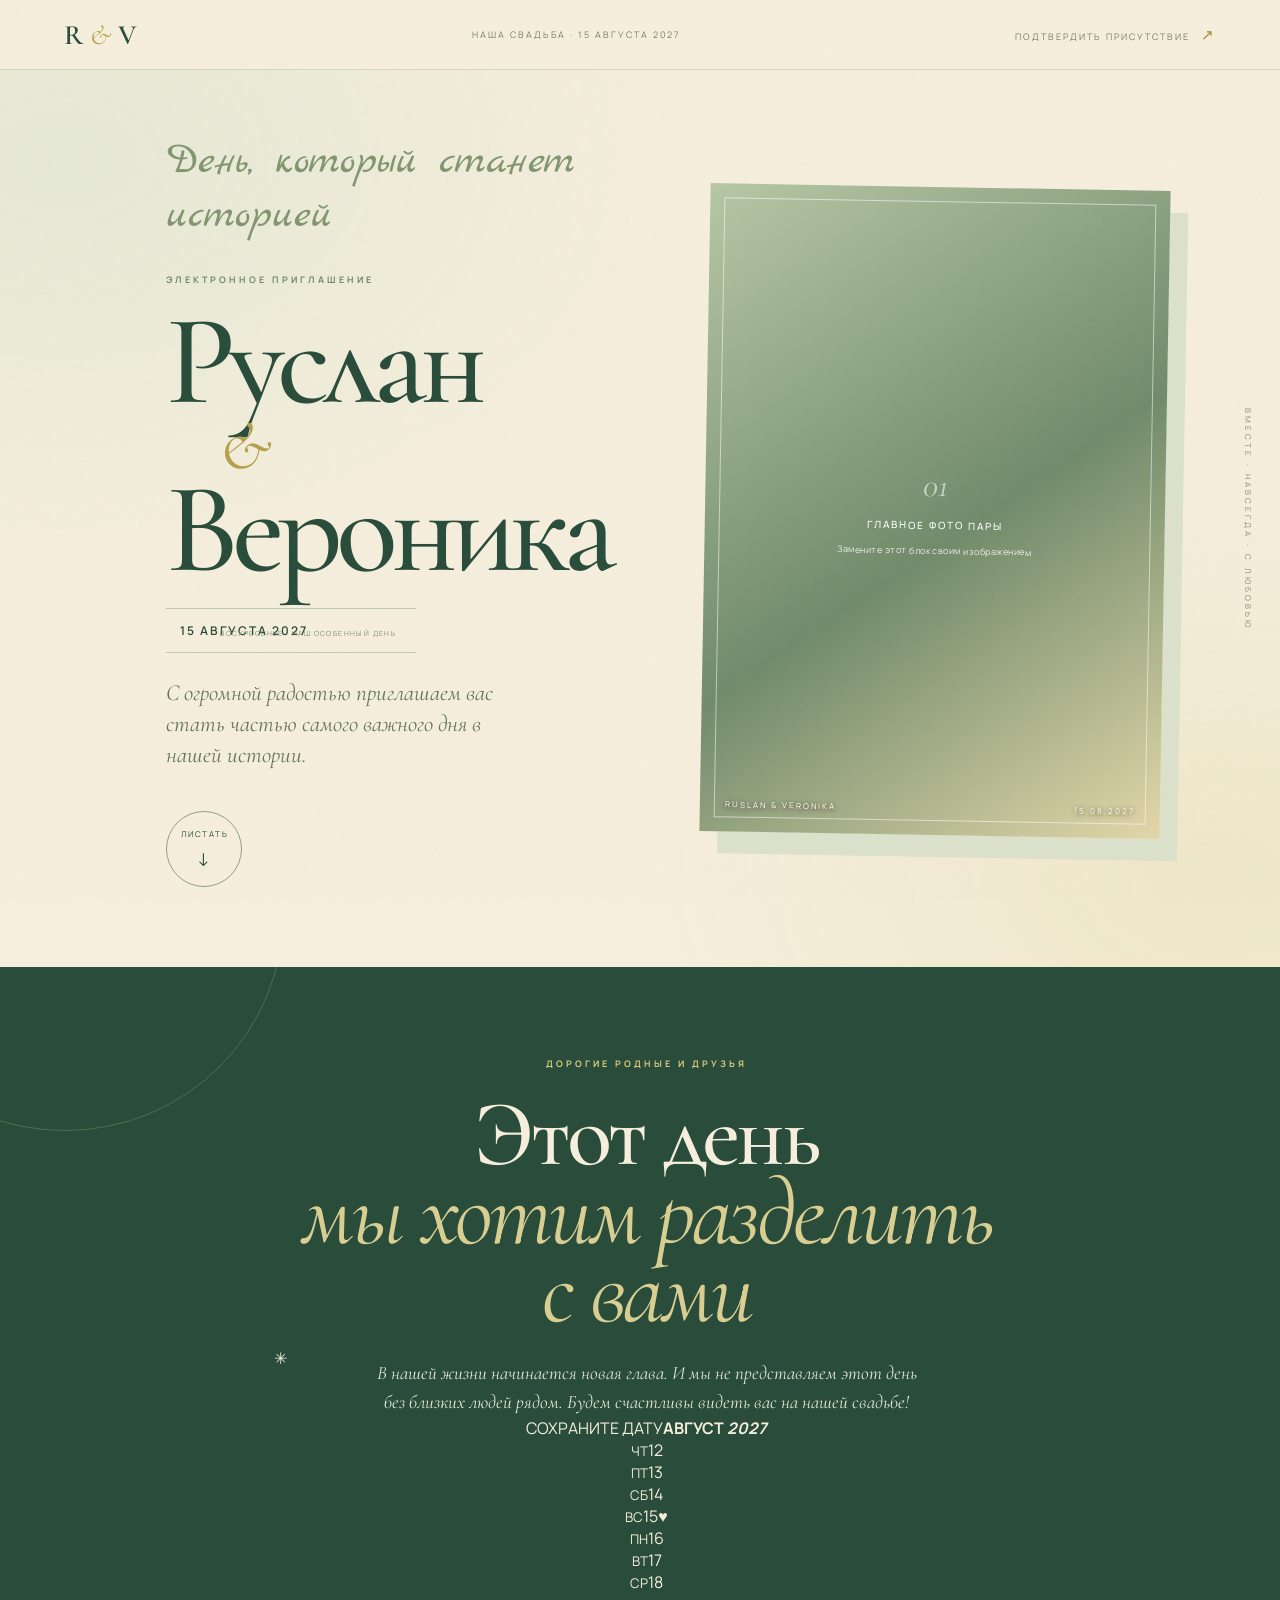
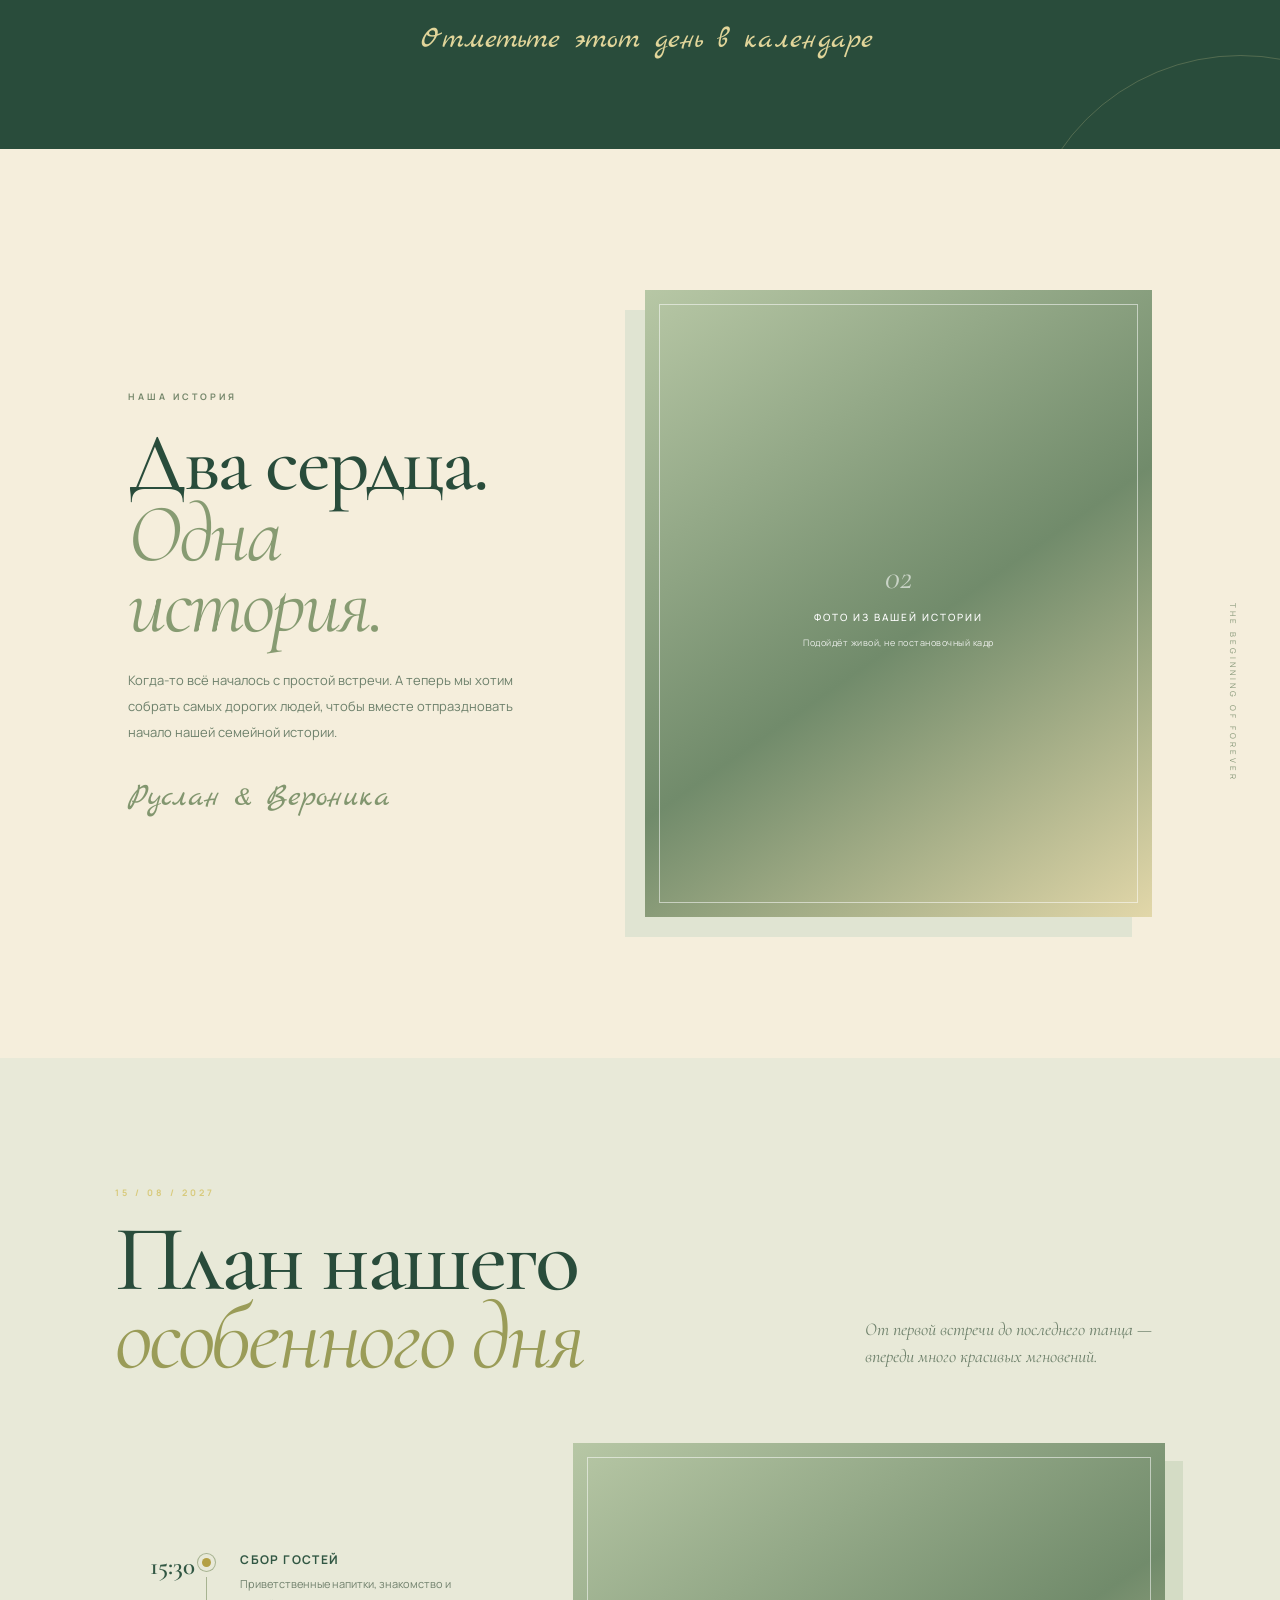
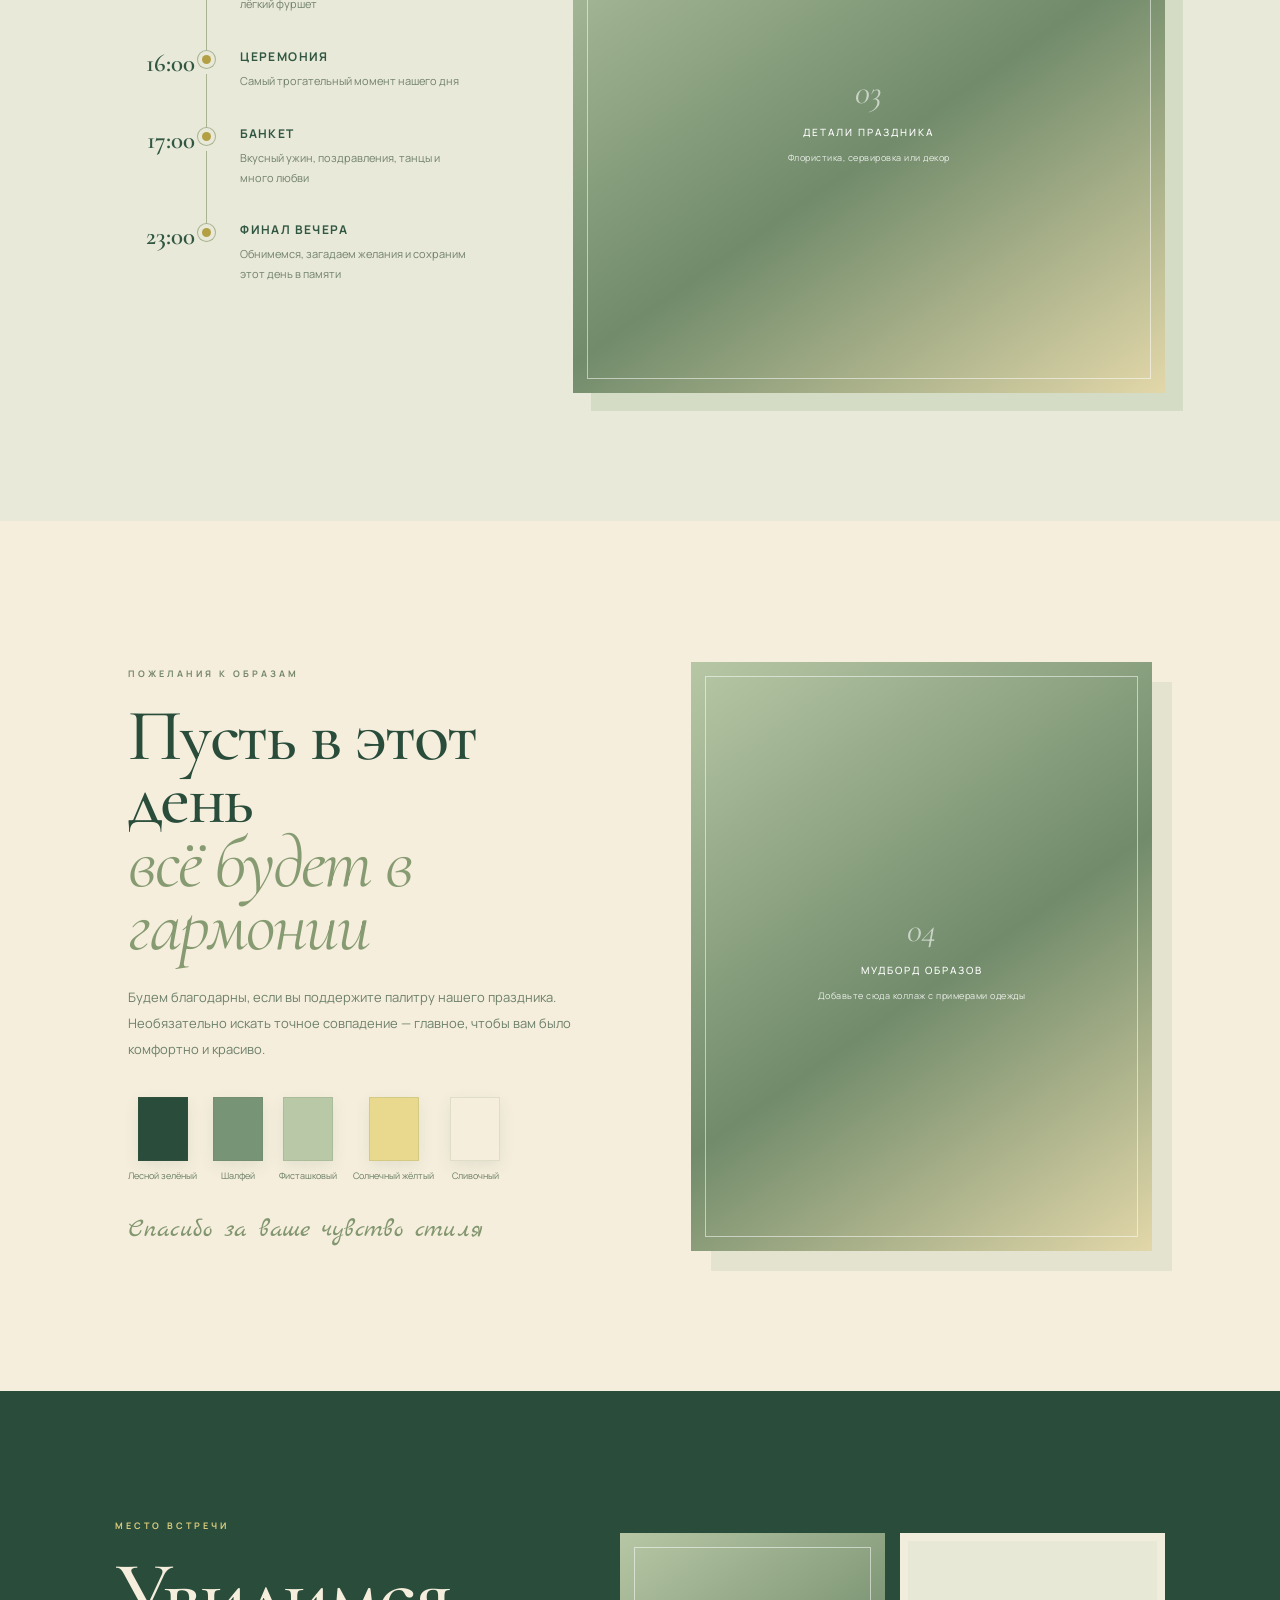
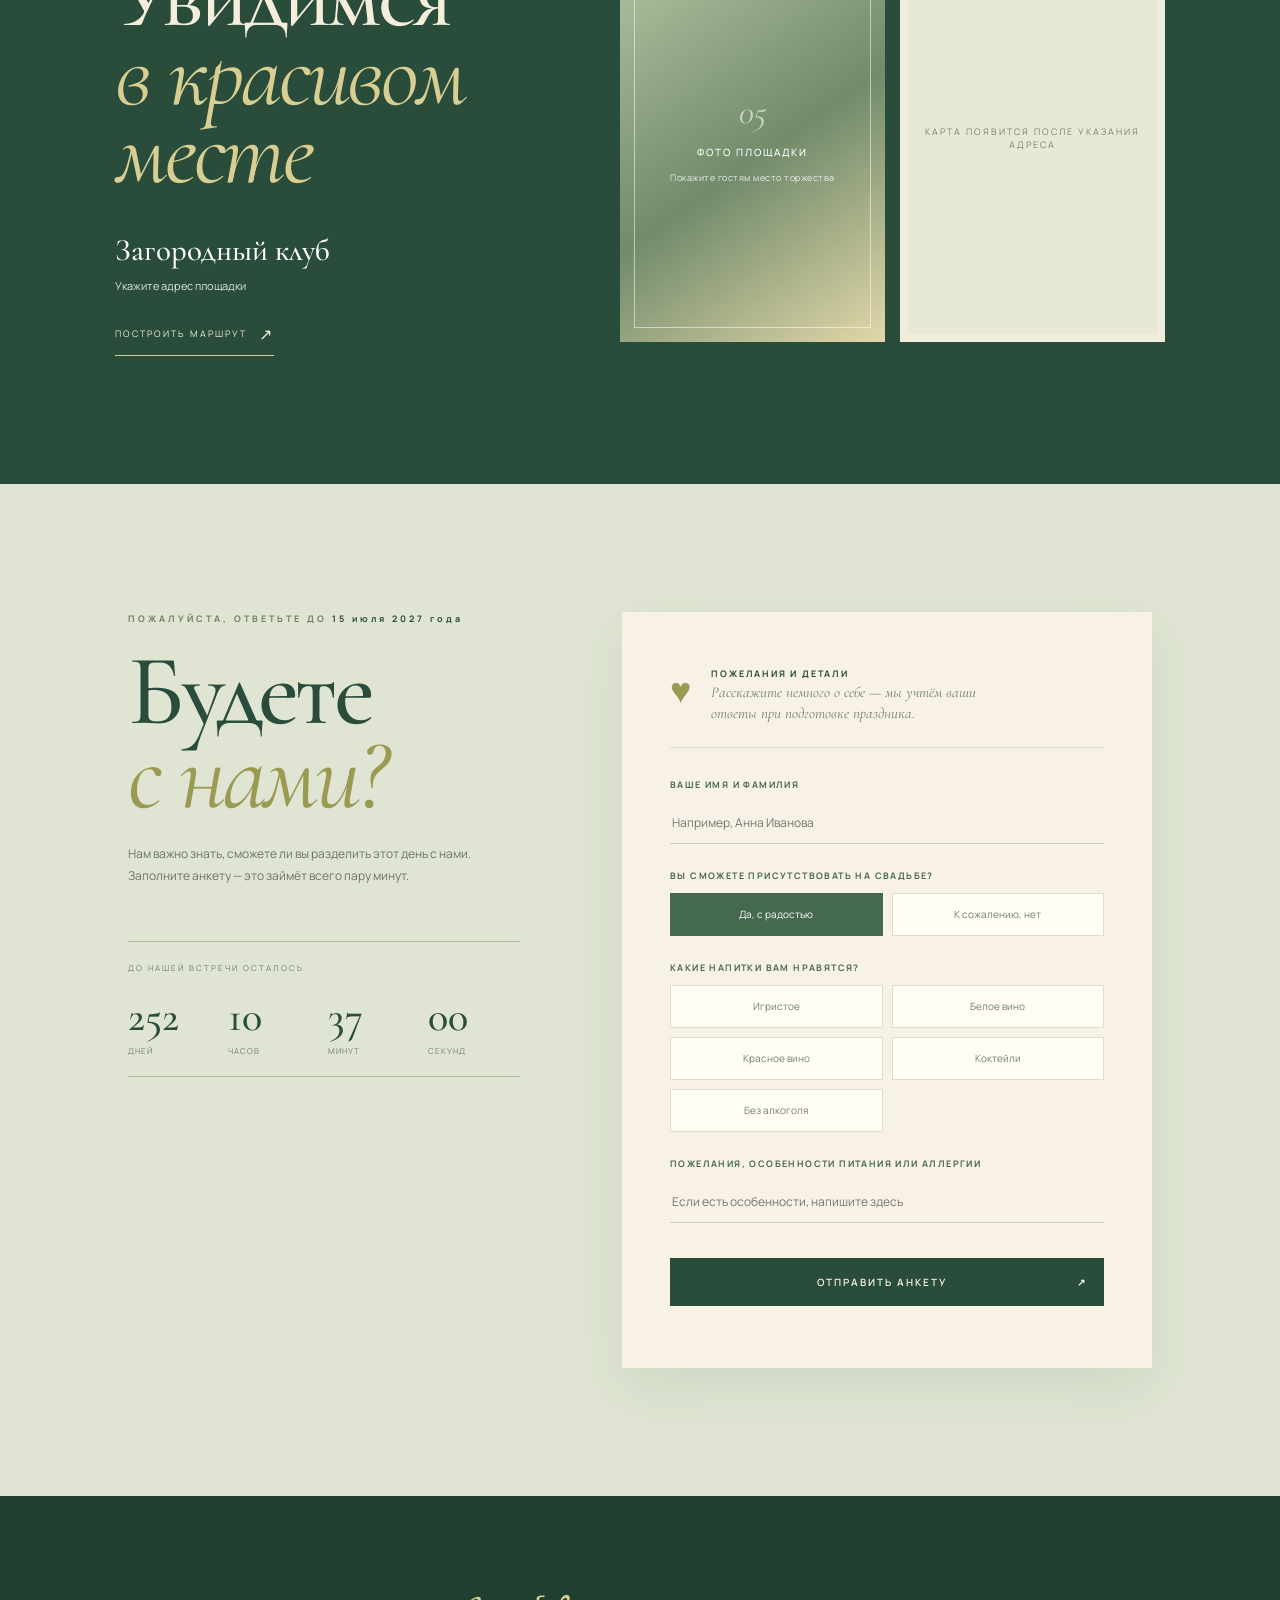
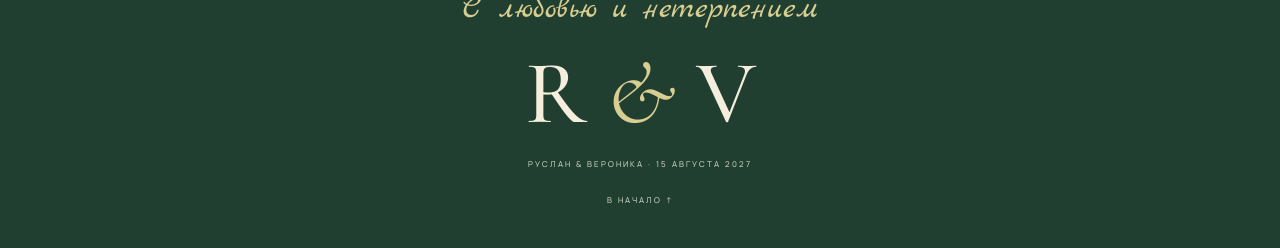
==== commit 646af07d: "Rebuild date lockup and edge-to-edge wedding calendar ribbon" ====
--- a/terracotta_design/index.html
+++ b/terracotta_design/index.html
@@ -27,7 +27,7 @@
         <p class="script-kicker">День, который станет историей</p>
         <p class="hero-overline">ЭЛЕКТРОННОЕ ПРИГЛАШЕНИЕ</p>
         <h1><span class="name-left">Руслан</span><em>&</em><span class="name-right">Вероника</span></h1>
-        <div class="hero-date-lockup"><span class="date-flower">✳</span><span class="hero-date" id="hero-date">15 августа 2027</span><span class="date-subtitle">ВОСКРЕСЕНЬЕ · НАШ ОСОБЕННЫЙ ДЕНЬ</span></div>
+        <div class="hero-date-lockup"><span class="hero-date" id="hero-date">15 августа 2027</span><span class="date-subtitle">ВОСКРЕСЕНЬЕ <i>·</i> НАШ ОСОБЕННЫЙ ДЕНЬ</span></div>
         <p class="hero-intro">С огромной радостью приглашаем вас стать частью самого важного дня в нашей истории.</p>
         <a class="round-link" href="#welcome" aria-label="Листать к приглашению">ЛИСТАТЬ <span>↓</span></a>
       </div>
@@ -45,9 +45,9 @@
         <p class="eyebrow">ДОРОГИЕ РОДНЫЕ И ДРУЗЬЯ</p>
         <h2>Этот день<br><i>мы хотим разделить с вами</i></h2>
         <p class="welcome-text">В нашей жизни начинается новая глава. И мы не представляем этот день без близких людей рядом. Будем счастливы видеть вас на нашей свадьбе!</p>
-        <div class="calendar-card"><div class="calendar-card-head"><span>НАША ДАТА</span><strong>08 <i>/</i> 2027</strong></div><div class="calendar-weekdays"><span>ПН</span><span>ВТ</span><span>СР</span><span>ЧТ</span><span>ПТ</span><span>СБ</span><span>ВС</span></div><div class="calendar-days"><span class="empty"></span><span class="empty"></span><span class="empty"></span><span class="empty"></span><span class="empty"></span><span class="empty"></span><span>1</span><span>2</span><span>3</span><span>4</span><span>5</span><span>6</span><span>7</span><span>8</span><span>9</span><span>10</span><span>11</span><span>12</span><span>13</span><span>14</span><strong aria-label="День свадьбы, 15 августа">15<span>♥</span></strong><span>16</span><span>17</span><span>18</span><span>19</span><span>20</span><span>21</span><span>22</span><span>23</span><span>24</span><span>25</span><span>26</span><span>27</span><span>28</span><span>29</span><span>30</span><span>31</span></div></div><p class="script-note">Отметьте этот день в календаре</p>
+        <div class="calendar-ribbon" aria-label="Календарная неделя свадьбы"><div class="calendar-ribbon-top"><span>СОХРАНИТЕ ДАТУ</span><strong>АВГУСТ <i>2027</i></strong></div><div class="calendar-strip"><div class="calendar-day"><small>ЧТ</small><span>12</span></div><div class="calendar-day"><small>ПТ</small><span>13</span></div><div class="calendar-day"><small>СБ</small><span>14</span></div><div class="calendar-day is-wedding"><small>ВС</small><span>15</span><b>♥</b></div><div class="calendar-day"><small>ПН</small><span>16</span></div><div class="calendar-day"><small>ВТ</small><span>17</span></div><div class="calendar-day"><small>СР</small><span>18</span></div></div></div><p class="script-note">Отметьте этот день в календаре</p>
       </div>
-      <div class="welcome-stamp">SAVE<br>THE<br>DATE</div>
+
     </section>
 
     <section class="story section-grid">
--- a/terracotta_design/style.css
+++ b/terracotta_design/style.css
@@ -119,3 +119,103 @@
 .rsvp{grid-template-columns:1fr;padding:75px 22px;gap:35px}.rsvp h2{font-size:76px}.countdown{margin-top:35px}.timer-digits{font-size:34px}.rsvp-form-wrap{padding:24px 19px}.rsvp-form-intro{gap:14px}.rsvp-form-intro p{font-size:14px}
 .footer{padding:55px 20px 35px}}
 @media(max-width:380px){.location-visual{grid-template-columns:1fr}.location-photo,.map-wrapper-premium{height:300px}.luxury-radio-wrapper,.luxury-checkbox-grid{grid-template-columns:1fr}.hero h1{font-size:70px}.topbar-link{font-size:7px}}
+
+
+/* ── SPRING GARDEN ART DIRECTION ───────────────────────────── */
+:root{--paper:#f5eedc;--paper2:#e9e4cf;--rust:#294c3b;--rust2:#1e3d30;--rust3:#789477;--ink:#263c30;--muted:#6f806d;--line:#b4bd9e}
+body{background:#f5eedc;color:#263c30}
+.topbar{border-color:#a8b59b66;background:#f5eedc}
+.brand-mark{color:#294c3b}.brand-mark i{color:#b9a64f}
+.topbar-caption,.topbar-link{color:#71816e}.topbar-link span{color:#a18d38}
+.hero{background:radial-gradient(ellipse at 5% 10%,#e5e8d5 0,transparent 36%),radial-gradient(ellipse at 95% 90%,#efe6c8 0,transparent 32%),#f5eedc}
+.script-kicker,.script-note,.signature{color:#82966f}
+.hero-overline,.eyebrow{color:#75876b}
+.hero h1{color:#294c3b}
+.hero h1 em{color:#b5a04a}
+.hero-intro{color:#64765f}
+.hero-photo{box-shadow:18px 22px 0 #dce1cc}
+.hero-photo .photo-placeholder,.photo-placeholder{background:linear-gradient(145deg,#b7c7a5,#718b6b 54%,#e2d7a9)}
+.hero-photo figcaption{color:#fff}
+.hero-side-note{color:#839477}
+.hero-date-lockup{display:grid;grid-template-columns:28px auto;align-items:center;column-gap:12px;width:max-content;max-width:100%;margin:0 0 25px;padding:13px 20px 13px 14px;border-top:1px solid #c3c9ad;border-bottom:1px solid #c3c9ad;color:#294c3b}
+.date-flower{grid-row:span 2;color:#b49d3e;font-size:23px}
+.hero-date{font:600 12px var(--sans);letter-spacing:2px;text-transform:uppercase;white-space:nowrap;color:#294c3b}
+.date-subtitle{font-size:7px;letter-spacing:1.4px;color:#82916f;margin-top:5px}
+.round-link{border-color:#91a17d;color:#294c3b}.round-link:hover{background:#294c3b;color:#f5eedc}
+.welcome{background:#294c3b;color:#f5eedc}
+.welcome:before,.welcome:after{border-color:#e6d99c38}
+.welcome .eyebrow,.program .eyebrow,.rsvp .eyebrow{color:#d8ca7c}
+.welcome h2{color:#f5eedc}.welcome h2 i{color:#d9ce91}
+.welcome-text{color:#e2e7d6}
+.welcome-stamp{border-color:#d9ce9177;color:#e5d99b}
+.calendar-card{width:min(100%,490px);margin:40px auto 0;padding:24px clamp(18px,4vw,36px) 28px;background:#f5eedc;color:#294c3b;box-shadow:0 16px 35px #122b1d35;text-align:left}
+.calendar-card-head{display:flex;justify-content:space-between;align-items:center;padding-bottom:17px;border-bottom:1px solid #d9ddc9}
+.calendar-card-head>span{font-size:8px;letter-spacing:2px;color:#82916f}
+.calendar-card-head strong{font:600 22px var(--serif);color:#294c3b}
+.calendar-card-head strong i{font-style:normal;color:#b49d3e;padding:0 5px}
+.calendar-weekdays,.calendar-days{display:grid;grid-template-columns:repeat(7,minmax(0,1fr));text-align:center}
+.calendar-weekdays{padding:17px 0 9px;color:#8a967a;font-size:8px;letter-spacing:1px}
+.calendar-days{row-gap:4px}
+.calendar-days>span,.calendar-days>strong{aspect-ratio:1;display:flex;align-items:center;justify-content:center;position:relative;font:16px var(--serif);color:#50634e}
+.calendar-days>.empty{visibility:hidden}
+.calendar-days>strong{background:#d8ce83;color:#294c3b;border-radius:50%;font-weight:700}
+.calendar-days>strong span{position:absolute;top:2px;right:7px;font:8px var(--sans);color:#8d7130}
+.welcome .script-note{color:#e1d59a}
+.section-grid{background:#f5eedc}
+.story-copy h2,.dress-copy h2{color:#294c3b}
+.story-copy h2 i,.dress-copy h2 i{color:#879b72}
+.story-copy>p:not(.eyebrow),.dress-copy>p:not(.eyebrow){color:#6d806b}
+.story-photo{box-shadow:-20px 20px 0 #e0e4d2}
+.vertical-caption{color:#879879}
+.program{background:#e8e9d8;color:#263c30}
+.program h2{color:#294c3b}.program h2 i{color:#9a9c58}
+.program-head>p{color:#6e806b}
+.timeline-row:not(:last-child):before{background:#a7b391}
+.timeline-row:after{background:#b4a044;box-shadow:0 0 0 4px #e8e9d8,0 0 0 5px #a7b391}
+.row-time,.row-title{color:#315743}.row-text{color:#71816d}
+.program-photo{box-shadow:18px 18px 0 #d4dcc5}
+.dress{background:#f5eedc}
+.color-swatch{border:1px solid #536c4822;box-shadow:0 5px 15px #294c3b15}
+.swatch-name{color:#687d64}
+.moodboard-photo{box-shadow:20px 20px 0 #e3e3d0}
+.location{background:#294c3b;color:#f5eedc}
+.location .eyebrow{color:#d8ca7c}.location h2{color:#f5eedc}.location h2 i{color:#d8ce91}
+.location-main-title{color:#fff}.location-sub-address{color:#e0e7d8}
+.text-link{color:#f5eedc;border-color:#d8ce91}
+.map-wrapper-premium{background:#e7e8d5;border-color:#f0eddc}
+.map-empty{color:#75846d}
+.rsvp{background:#dfe5d2;color:#263c30}
+.rsvp .eyebrow{color:#6d805f}
+.rsvp h2{color:#294c3b}.rsvp h2 i{font-weight:400;color:#9b9a53}
+.rsvp-heading>p:not(.eyebrow){color:#647861}.rsvp-heading>p strong{color:#294c3b}
+.countdown{border-color:#aab99b}
+.countdown-title{color:#6c8068}
+.timer-digits{color:#294c3b}.countdown-grid span{color:#71816d}
+.rsvp-form-wrap{background:#f7f2e5;box-shadow:0 20px 50px #294c3b16}
+.rsvp-form-intro{border-color:#d9dfcc}
+.rsvp-form-intro span{color:#9b9a53}.rsvp-form-intro b{font-size:9px;letter-spacing:1.8px;color:#294c3b}
+.rsvp-form-intro p{color:#71816d}
+.premium-label{color:#496a4e}
+.premium-input{border-color:#c7d0ba;color:#263c30}.premium-input:focus{border-color:#789477}
+.custom-radio-button,.custom-check-box{background:#fffdf6;border-color:#d9dfcc;color:#71816d}
+.luxury-radio-label input:checked+.custom-radio-button,.luxury-check-label input:checked+.custom-check-box{background:#45694e;border-color:#45694e;color:#fff}
+.premium-submit-btn{background:#294c3b;color:#f8f2e4}.premium-submit-btn:hover{background:#1e3d30}
+#form-status{color:#45694e}
+.premium-success-card{background:#fffdf6;border-color:#d4dfc9}
+.success-heart-wrapper{color:#9b9a53}
+.luxury-success-title{color:#294c3b}.luxury-success-text{color:#71816d}
+.footer{background:#203f31;color:#f5eedc}.footer .script-note{color:#d9ce91}
+.footer-monogram{color:#f5eedc}.footer-monogram i{color:#d9ce91}
+.footer-copy,.back-top{color:#dce3d2}
+#preloader{background:#f5eedc}.loader-monogram{color:#294c3b}.loader-monogram i{color:#a39a55}.loader-monogram+span{color:#75876b}
+@media(max-width:640px){
+ .hero-date-lockup{margin-bottom:23px;padding:11px 14px 11px 10px}
+ .hero-photo{box-shadow:10px 12px 0 #dce1cc}
+ .welcome-stamp{border-color:#d9ce9177}
+ .calendar-card{margin-top:32px;padding:20px 15px 22px}
+ .calendar-days>span,.calendar-days>strong{font-size:15px}
+ .program-photo{box-shadow:10px 12px 0 #d4dcc5}
+ .story-photo{box-shadow:-10px 12px 0 #e0e4d2}
+ .moodboard-photo{box-shadow:10px 12px 0 #e3e3d0}
+ .rsvp{background:#dfe5d2}
+}
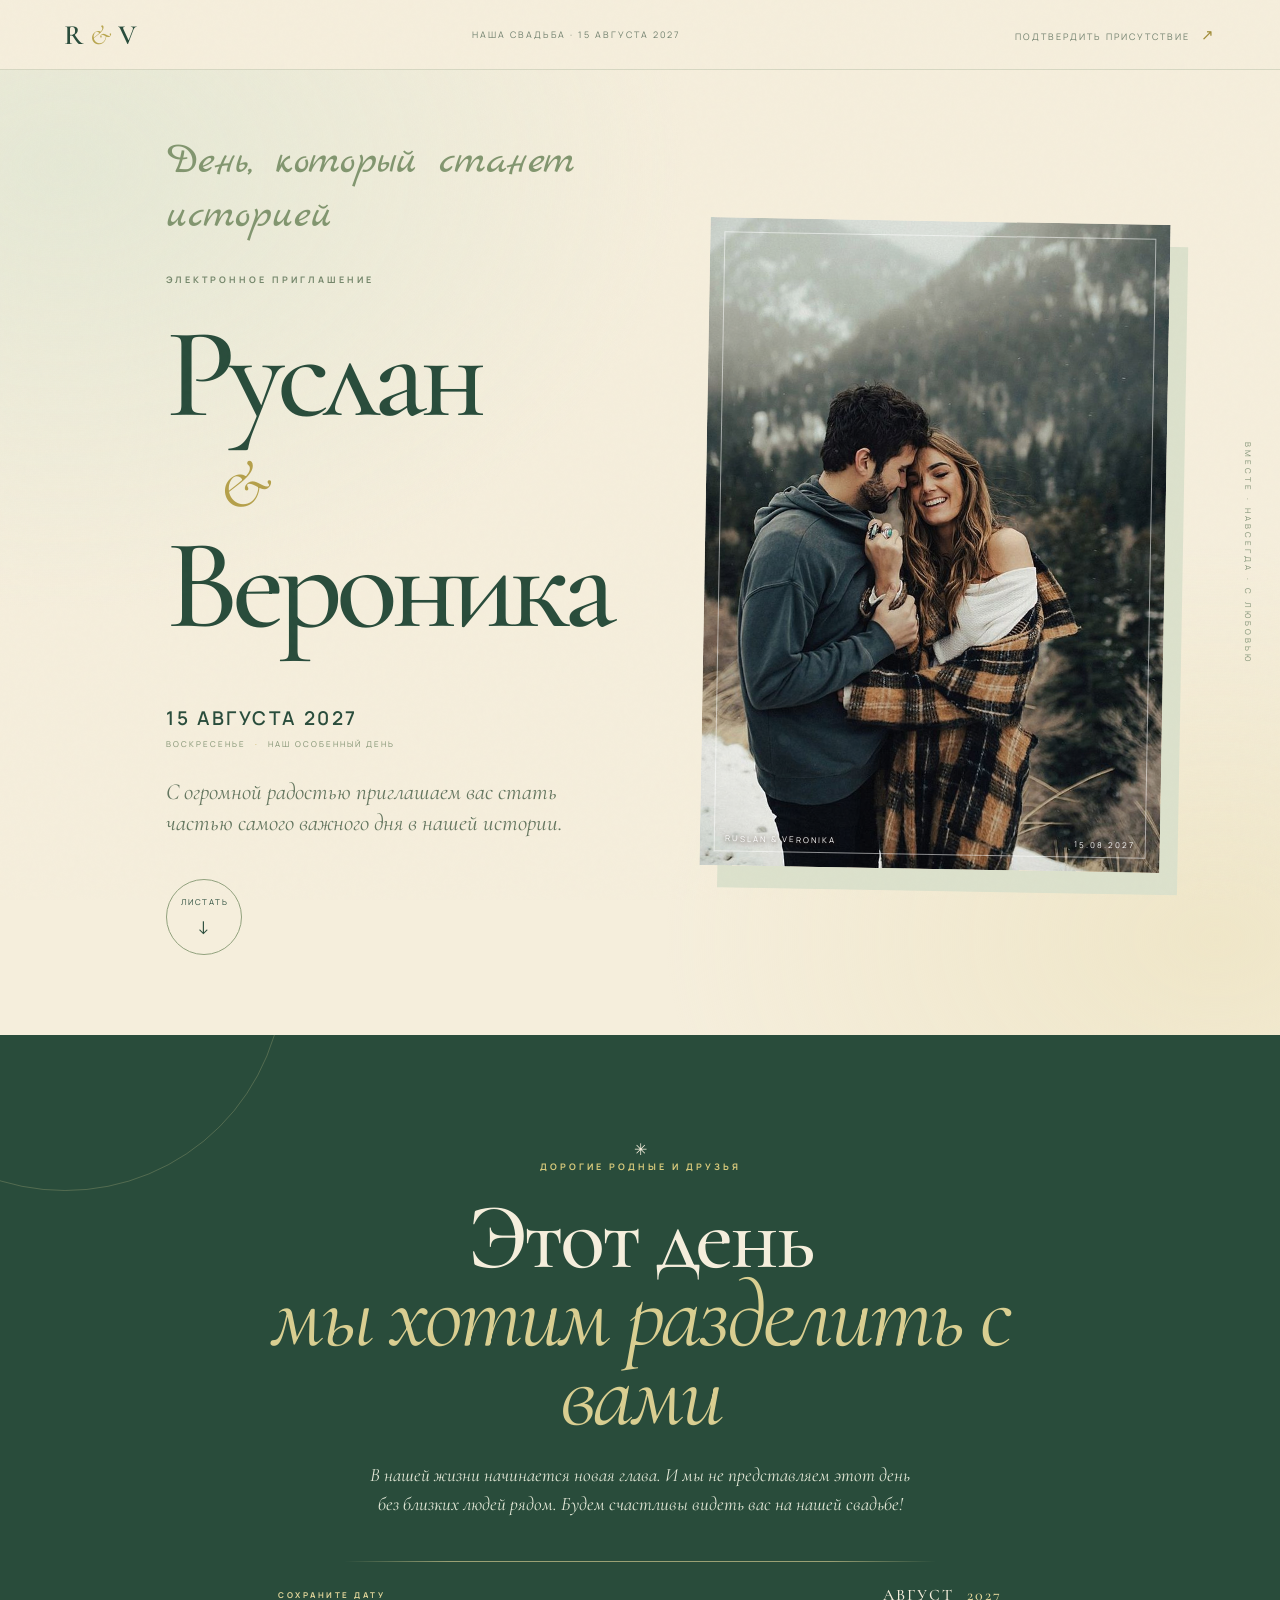
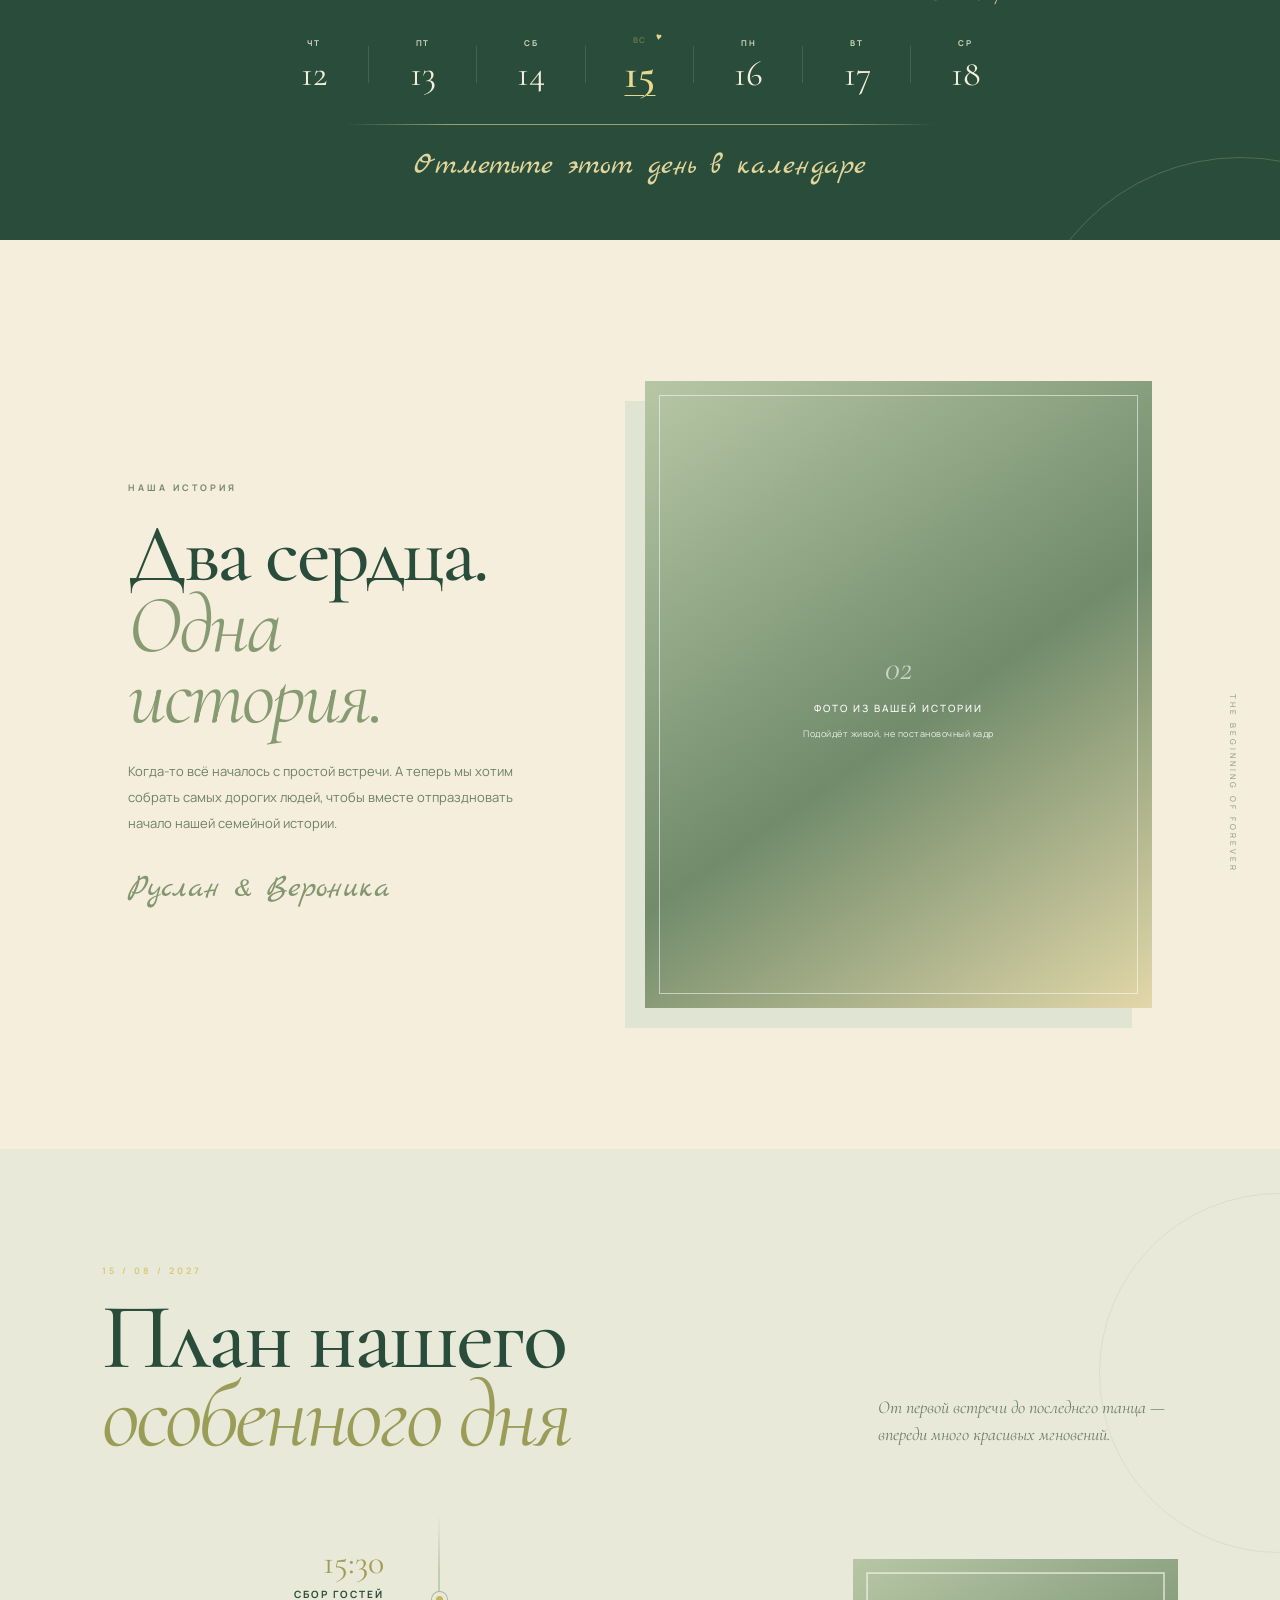
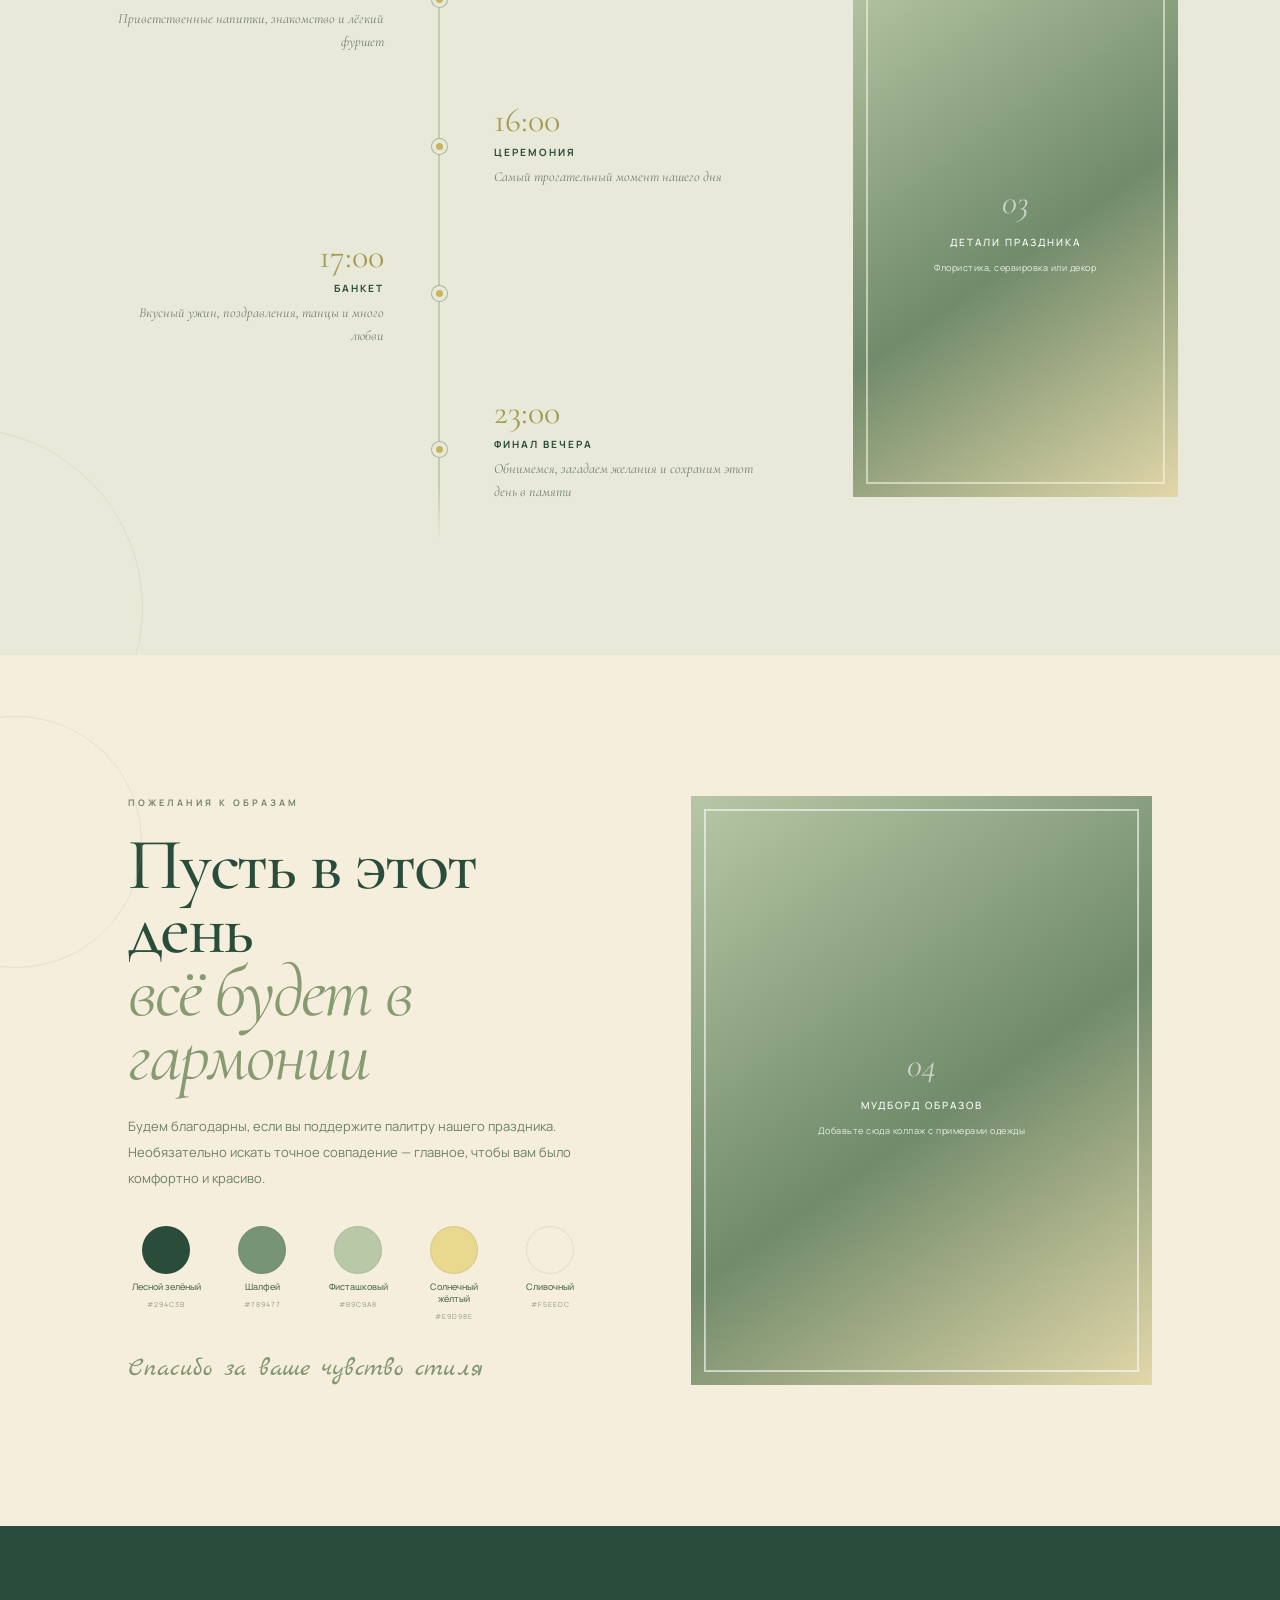
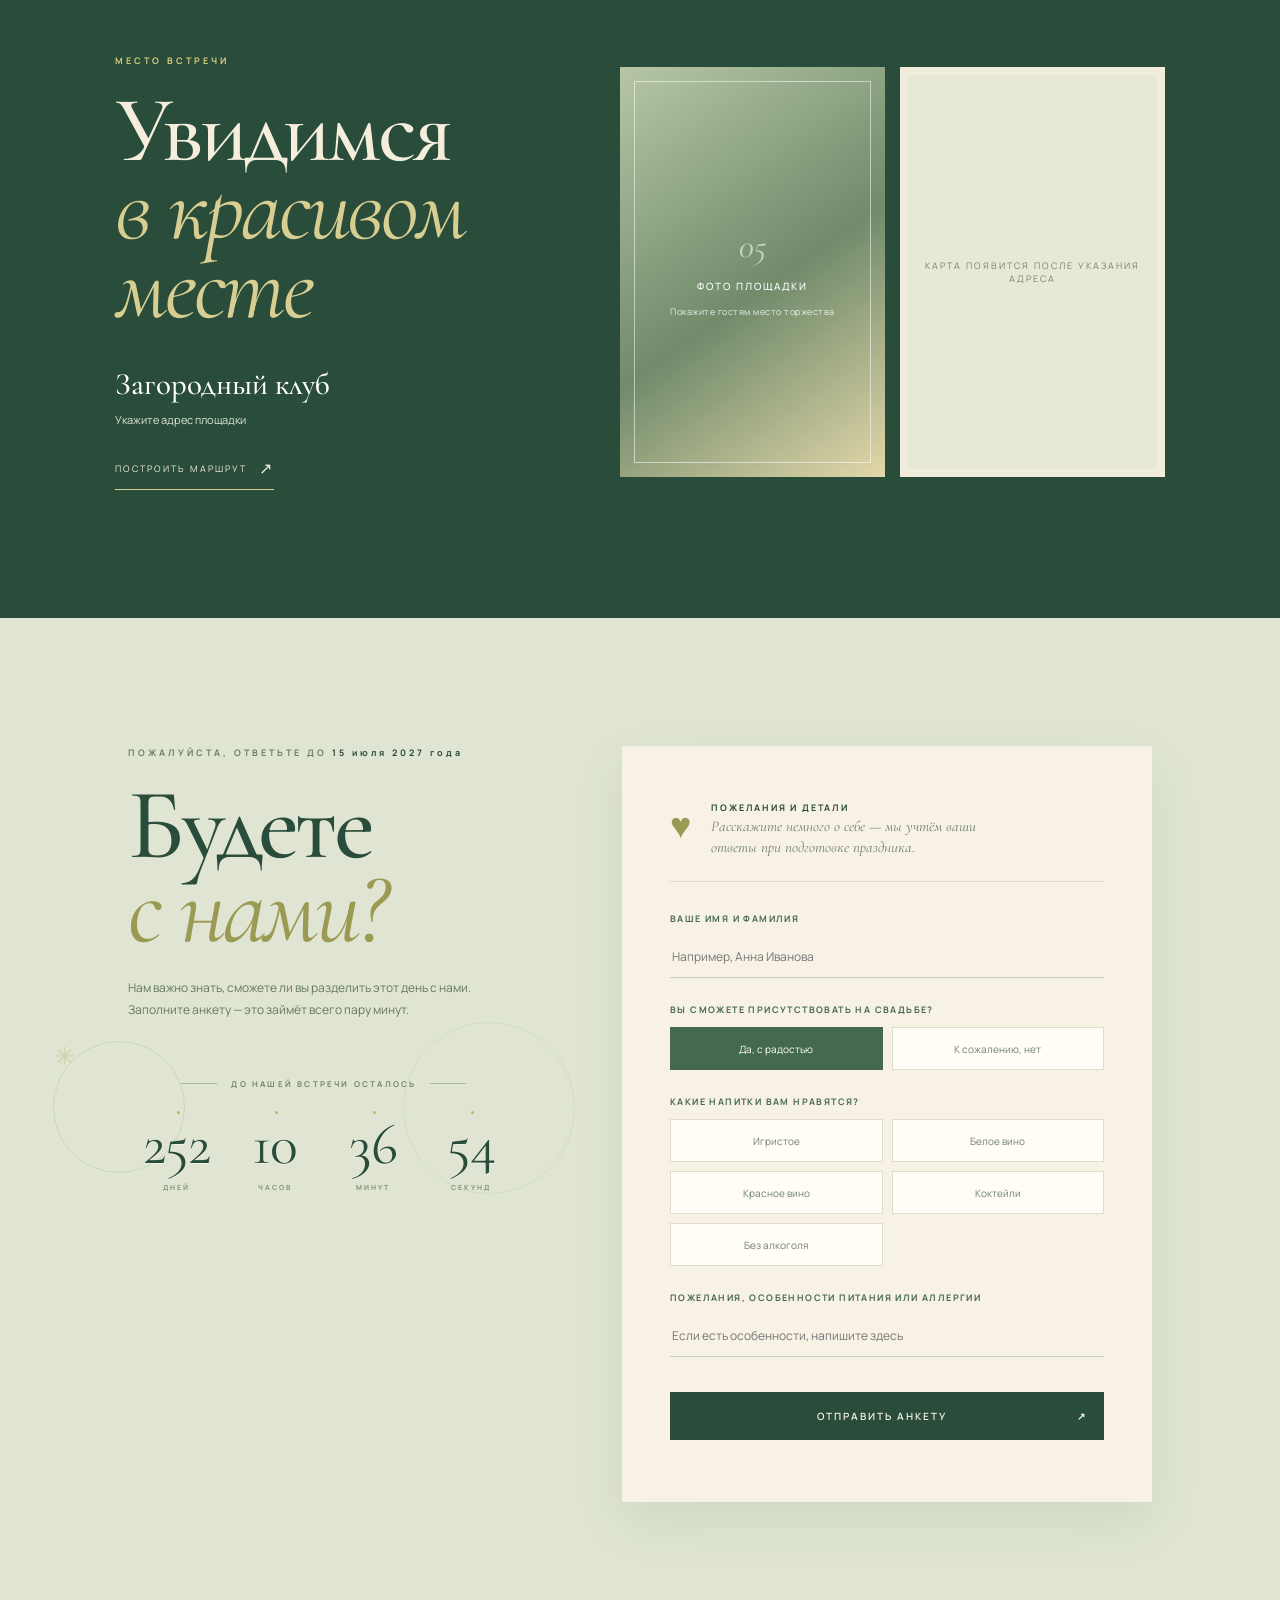
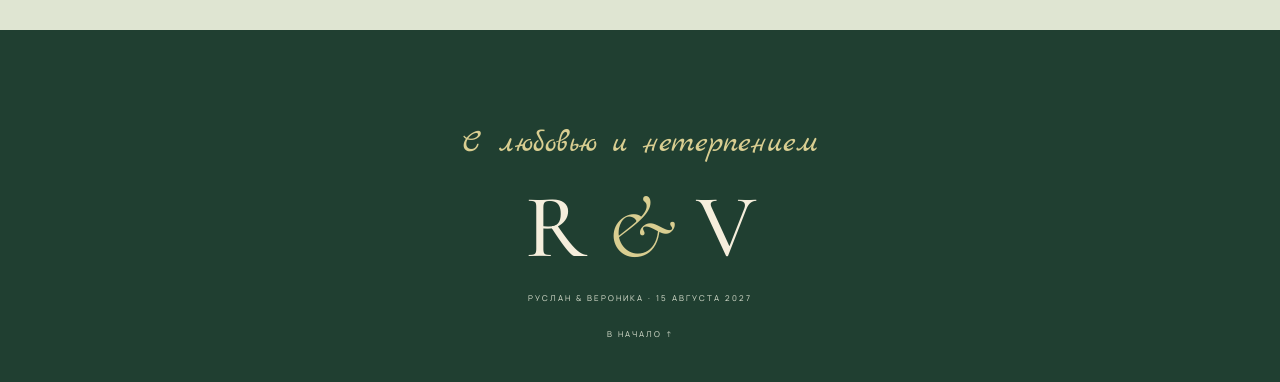
==== commit 4724334b: "feat: add terracotta to catalog" ====
--- a/terracotta_design/index.html
+++ b/terracotta_design/index.html
@@ -1,162 +1,358 @@
 <!doctype html>
 <html lang="ru">
-<head>
-  <meta charset="utf-8">
-  <meta name="viewport" content="width=device-width,initial-scale=1">
-  <meta name="theme-color" content="#f5eedc">
-  <meta name="description" content="Руслан и Вероника приглашают вас разделить день своей свадьбы — 15 августа 2027 года.">
-  <title>Руслан & Вероника — свадебное приглашение</title>
-  <link rel="preconnect" href="https://fonts.googleapis.com">
-  <link rel="preconnect" href="https://fonts.gstatic.com" crossorigin>
-  <link href="https://fonts.googleapis.com/css2?family=Cormorant+Garamond:wght@400;500;600;700&family=Manrope:wght@300;400;500;600;700&family=Marck+Script&display=swap" rel="stylesheet">
-  <link rel="stylesheet" href="style.css">
-</head>
-<body>
-  <div class="page-grain" aria-hidden="true"></div>
-  <div id="preloader" aria-label="Загрузка приглашения"><div class="loader-monogram">R <i>&</i> V</div><span>С любовью для вас</span></div>
-
-  <main class="invitation" id="top">
-    <nav class="topbar">
-      <a class="brand-mark" href="#top">R <i>&</i> V</a>
-      <span class="topbar-caption">НАША СВАДЬБА · 15 АВГУСТА 2027</span>
-      <a class="topbar-link" href="#rsvp">ПОДТВЕРДИТЬ ПРИСУТСТВИЕ <span>↗</span></a>
-    </nav>
-
-    <header class="hero">
-      <div class="hero-copy">
-        <p class="script-kicker">День, который станет историей</p>
-        <p class="hero-overline">ЭЛЕКТРОННОЕ ПРИГЛАШЕНИЕ</p>
-        <h1><span class="name-left">Руслан</span><em>&</em><span class="name-right">Вероника</span></h1>
-        <div class="hero-date-lockup"><span class="hero-date" id="hero-date">15 августа 2027</span><span class="date-subtitle">ВОСКРЕСЕНЬЕ <i>·</i> НАШ ОСОБЕННЫЙ ДЕНЬ</span></div>
-        <p class="hero-intro">С огромной радостью приглашаем вас стать частью самого важного дня в нашей истории.</p>
-        <a class="round-link" href="#welcome" aria-label="Листать к приглашению">ЛИСТАТЬ <span>↓</span></a>
-      </div>
-      <!-- ФОТО 01 · Главное фото пары. Лучше вертикальный кадр 4:5 или 3:4. -->
-      <figure class="photo-frame hero-photo" data-photo="01">
-        <div class="photo-placeholder"><span>01</span><b>ГЛАВНОЕ ФОТО ПАРЫ</b><small>Замените этот блок своим изображением</small></div>
-        <figcaption>RUSLAN & VERONIKA <span>15.08.2027</span></figcaption>
-      </figure>
-      <div class="hero-side-note">ВМЕСТЕ · НАВСЕГДА · С ЛЮБОВЬЮ</div>
-    </header>
-
-    <section class="welcome full-bleed" id="welcome">
-      <div class="welcome-ornament" aria-hidden="true">✳</div>
-      <div class="welcome-inner">
-        <p class="eyebrow">ДОРОГИЕ РОДНЫЕ И ДРУЗЬЯ</p>
-        <h2>Этот день<br><i>мы хотим разделить с вами</i></h2>
-        <p class="welcome-text">В нашей жизни начинается новая глава. И мы не представляем этот день без близких людей рядом. Будем счастливы видеть вас на нашей свадьбе!</p>
-        <div class="calendar-ribbon" aria-label="Календарная неделя свадьбы"><div class="calendar-ribbon-top"><span>СОХРАНИТЕ ДАТУ</span><strong>АВГУСТ <i>2027</i></strong></div><div class="calendar-strip"><div class="calendar-day"><small>ЧТ</small><span>12</span></div><div class="calendar-day"><small>ПТ</small><span>13</span></div><div class="calendar-day"><small>СБ</small><span>14</span></div><div class="calendar-day is-wedding"><small>ВС</small><span>15</span><b>♥</b></div><div class="calendar-day"><small>ПН</small><span>16</span></div><div class="calendar-day"><small>ВТ</small><span>17</span></div><div class="calendar-day"><small>СР</small><span>18</span></div></div></div><p class="script-note">Отметьте этот день в календаре</p>
-      </div>
-
-    </section>
-
-    <section class="story section-grid">
-      <div class="story-copy">
-        <p class="eyebrow">НАША ИСТОРИЯ</p>
-        <h2>Два сердца.<br><i>Одна история.</i></h2>
-        <p>Когда-то всё началось с простой встречи. А теперь мы хотим собрать самых дорогих людей, чтобы вместе отпраздновать начало нашей семейной истории.</p>
-        <span class="signature">Руслан & Вероника</span>
-      </div>
-      <!-- ФОТО 02 · Второй кадр пары, желательно горизонтальный или широкий. -->
-      <figure class="photo-frame story-photo" data-photo="02">
-        <div class="photo-placeholder"><span>02</span><b>ФОТО ИЗ ВАШЕЙ ИСТОРИИ</b><small>Подойдёт живой, не постановочный кадр</small></div>
-      </figure>
-      <span class="vertical-caption">THE BEGINNING OF FOREVER</span>
-    </section>
-
-    <section class="program full-bleed" id="program">
-      <div class="program-head">
-        <div><p class="eyebrow">15 / 08 / 2027</p><h2>План нашего<br><i>особенного дня</i></h2></div>
-        <p>От первой встречи до последнего танца — впереди много красивых мгновений.</p>
-      </div>
-      <div class="program-body">
-        <div class="timeline fine-art-timeline"></div>
-        <!-- ФОТО 03 · Декор, флористика, детали свадебного дня. -->
-        <figure class="photo-frame program-photo" data-photo="03">
-          <div class="photo-placeholder"><span>03</span><b>ДЕТАЛИ ПРАЗДНИКА</b><small>Флористика, сервировка или декор</small></div>
+  <head>
+    <meta charset="utf-8" />
+    <meta name="viewport" content="width=device-width,initial-scale=1" />
+    <meta name="theme-color" content="#f5eedc" />
+    <meta
+      name="description"
+      content="Руслан и Вероника приглашают вас разделить день своей свадьбы — 15 августа 2027 года."
+    />
+    <title>Руслан & Вероника — свадебное приглашение</title>
+    <link rel="preconnect" href="https://fonts.googleapis.com" />
+    <link rel="preconnect" href="https://fonts.gstatic.com" crossorigin />
+    <link
+      href="https://fonts.googleapis.com/css2?family=Cormorant+Garamond:wght@400;500;600;700&family=Manrope:wght@300;400;500;600;700&family=Marck+Script&display=swap"
+      rel="stylesheet"
+    />
+    <link rel="stylesheet" href="style.css" />
+  </head>
+  <body>
+    <div class="page-grain" aria-hidden="true"></div>
+    <div id="preloader" aria-label="Загрузка приглашения">
+      <div class="loader-monogram">R <i>&</i> V</div>
+      <span>С любовью для вас</span>
+    </div>
+
+    <main class="invitation" id="top">
+      <nav class="topbar">
+        <a class="brand-mark" href="#top">R <i>&</i> V</a>
+        <span class="topbar-caption">НАША СВАДЬБА · 15 АВГУСТА 2027</span>
+        <a class="topbar-link" href="#rsvp"
+          >ПОДТВЕРДИТЬ ПРИСУТСТВИЕ <span>↗</span></a
+        >
+      </nav>
+
+      <header class="hero">
+        <div class="hero-copy">
+          <p class="script-kicker">День, который станет историей</p>
+          <p class="hero-overline">ЭЛЕКТРОННОЕ ПРИГЛАШЕНИЕ</p>
+          <h1>
+            <span class="name-left">Руслан</span><em>&</em
+            ><span class="name-right">Вероника</span>
+          </h1>
+          <div class="hero-date-lockup">
+            <span class="hero-date" id="hero-date">15 августа 2027</span
+            ><span class="date-subtitle"
+              >ВОСКРЕСЕНЬЕ <i>·</i> НАШ ОСОБЕННЫЙ ДЕНЬ</span
+            >
+          </div>
+          <p class="hero-intro">
+            С огромной радостью приглашаем вас стать частью самого важного дня в
+            нашей истории.
+          </p>
+          <a
+            class="round-link"
+            href="#welcome"
+            aria-label="Листать к приглашению"
+            >ЛИСТАТЬ <span>↓</span></a
+          >
+        </div>
+        <!-- ФОТО 01 · Главное фото пары. Лучше вертикальный кадр 4:5 или 3:4. -->
+        <figure class="photo-frame hero-photo" data-photo="01">
+          <div class="photo-placeholder">
+            <img src="resources/photos/image copy.png" />
+          </div>
+          <figcaption>RUSLAN & VERONIKA <span>15.08.2027</span></figcaption>
         </figure>
-      </div>
-    </section>
-
-    <section class="dress section-grid" id="dress">
-      <div class="dress-copy">
-        <p class="eyebrow">ПОЖЕЛАНИЯ К ОБРАЗАМ</p>
-        <h2>Пусть в этот день<br><i>всё будет в гармонии</i></h2>
-        <p>Будем благодарны, если вы поддержите палитру нашего праздника. Необязательно искать точное совпадение — главное, чтобы вам было комфортно и красиво.</p>
-        <div class="premium-palette-grid"></div>
-        <span class="signature">Спасибо за ваше чувство стиля</span>
-      </div>
-      <!-- ФОТО 04 · Мудборд с примерами образов гостей. -->
-      <figure class="photo-frame moodboard-photo" data-photo="04">
-        <div class="photo-placeholder"><span>04</span><b>МУДБОРД ОБРАЗОВ</b><small>Добавьте сюда коллаж с примерами одежды</small></div>
-      </figure>
-    </section>
-
-    <section class="location full-bleed" id="location">
-      <div class="location-copy">
-        <p class="eyebrow">МЕСТО ВСТРЕЧИ</p>
-        <h2>Увидимся<br><i>в красивом месте</i></h2>
-        <p class="location-main-title">Загородный клуб</p>
-        <p class="location-sub-address">Укажите адрес площадки в настройках сайта</p>
-        <a href="#" target="_blank" rel="noopener" class="text-link" id="route-btn">ПОСТРОИТЬ МАРШРУТ <span>↗</span></a>
-      </div>
-      <div class="location-visual">
-        <!-- ФОТО 05 · Площадка или интерьер ресторана. -->
-        <figure class="photo-frame location-photo" data-photo="05">
-          <div class="photo-placeholder"><span>05</span><b>ФОТО ПЛОЩАДКИ</b><small>Покажите гостям место торжества</small></div>
+        <div class="hero-side-note">ВМЕСТЕ · НАВСЕГДА · С ЛЮБОВЬЮ</div>
+      </header>
+
+      <section class="welcome full-bleed" id="welcome">
+        <div class="welcome-ornament" aria-hidden="true">✳</div>
+        <div class="welcome-inner">
+          <p class="eyebrow">ДОРОГИЕ РОДНЫЕ И ДРУЗЬЯ</p>
+          <h2>Этот день<br /><i>мы хотим разделить с вами</i></h2>
+          <p class="welcome-text">
+            В нашей жизни начинается новая глава. И мы не представляем этот день
+            без близких людей рядом. Будем счастливы видеть вас на нашей
+            свадьбе!
+          </p>
+          <div class="calendar-ribbon" aria-label="Календарная неделя свадьбы">
+            <div class="calendar-ribbon-top">
+              <span>СОХРАНИТЕ ДАТУ</span><strong>АВГУСТ <i>2027</i></strong>
+            </div>
+            <div class="calendar-strip">
+              <div class="calendar-day"><small>ЧТ</small><span>12</span></div>
+              <div class="calendar-day"><small>ПТ</small><span>13</span></div>
+              <div class="calendar-day"><small>СБ</small><span>14</span></div>
+              <div class="calendar-day is-wedding">
+                <small>ВС</small><span>15</span><b>♥</b>
+              </div>
+              <div class="calendar-day"><small>ПН</small><span>16</span></div>
+              <div class="calendar-day"><small>ВТ</small><span>17</span></div>
+              <div class="calendar-day"><small>СР</small><span>18</span></div>
+            </div>
+          </div>
+          <p class="script-note">Отметьте этот день в календаре</p>
+        </div>
+      </section>
+
+      <section class="story section-grid">
+        <div class="story-copy">
+          <p class="eyebrow">НАША ИСТОРИЯ</p>
+          <h2>Два сердца.<br /><i>Одна история.</i></h2>
+          <p>
+            Когда-то всё началось с простой встречи. А теперь мы хотим собрать
+            самых дорогих людей, чтобы вместе отпраздновать начало нашей
+            семейной истории.
+          </p>
+          <span class="signature">Руслан & Вероника</span>
+        </div>
+        <!-- ФОТО 02 · Второй кадр пары, желательно горизонтальный или широкий. -->
+        <figure class="photo-frame story-photo" data-photo="02">
+          <div class="photo-placeholder">
+            <span>02</span><b>ФОТО ИЗ ВАШЕЙ ИСТОРИИ</b
+            ><small>Подойдёт живой, не постановочный кадр</small>
+          </div>
         </figure>
-        <div class="map-wrapper-premium"><iframe class="map-iframe-premium" title="Карта места проведения" loading="lazy" referrerpolicy="no-referrer-when-downgrade"></iframe><div class="map-empty">КАРТА ПОЯВИТСЯ ПОСЛЕ УКАЗАНИЯ АДРЕСА</div></div>
-      </div>
-    </section>
-
-    <section class="rsvp full-bleed" id="rsvp">
-      <div class="rsvp-heading">
-        <p class="eyebrow">ПОЖАЛУЙСТА, ОТВЕТЬТЕ ДО <strong id="rsvp-deadline">...</strong></p>
-        <h2>Будете<br><i>с нами?</i></h2>
-        <p>Нам важно знать, сможете ли вы разделить этот день с нами. Заполните анкету — это займёт всего пару минут.</p>
-        <div class="countdown" id="countdown-section">
-          <div class="countdown-title">ДО НАШЕЙ ВСТРЕЧИ ОСТАЛОСЬ</div>
-          <div class="countdown-grid">
-            <div id="days-card"><strong class="timer-digits">000</strong><span>ДНЕЙ</span></div>
-            <div id="hours-card"><strong class="timer-digits">00</strong><span>ЧАСОВ</span></div>
-            <div id="minutes-card"><strong class="timer-digits">00</strong><span>МИНУТ</span></div>
-            <div id="seconds-card"><strong class="timer-digits">00</strong><span>СЕКУНД</span></div>
-          </div>
-        </div>
-      </div>
-      <div class="rsvp-form-wrap">
-        <div class="rsvp-form-intro"><span>♥</span><div><b>ПОЖЕЛАНИЯ И ДЕТАЛИ</b><p>Расскажите немного о себе — мы учтём ваши ответы при подготовке праздника.</p></div></div>
-        <form class="glass-rsvp-form" id="rsvpForm">
-          <div class="premium-input-group"><label for="guest_name" class="premium-label">Ваше имя и фамилия</label><input type="text" id="guest_name" name="guest_name" class="premium-input" placeholder="Например, Анна Иванова" required></div>
-          <div class="premium-input-group"><span class="premium-label">Вы сможете присутствовать на свадьбе?</span><div class="luxury-radio-wrapper">
-            <label class="luxury-radio-label"><input type="radio" name="attend" value="Да, обязательно" checked><span class="custom-radio-button">Да, с радостью</span></label>
-            <label class="luxury-radio-label"><input type="radio" name="attend" value="К сожалению, не получится"><span class="custom-radio-button">К сожалению, нет</span></label>
-          </div></div>
-          <div id="additional-questions" class="premium-fade-box">
-            <div class="premium-input-group"><span class="premium-label">Какие напитки вам нравятся?</span><div class="luxury-checkbox-grid">
-              <label class="luxury-check-label"><input type="checkbox" name="alcohol" value="Игристое вино"><span class="custom-check-box">Игристое</span></label>
-              <label class="luxury-check-label"><input type="checkbox" name="alcohol" value="Белое вино"><span class="custom-check-box">Белое вино</span></label>
-              <label class="luxury-check-label"><input type="checkbox" name="alcohol" value="Красное вино"><span class="custom-check-box">Красное вино</span></label>
-              <label class="luxury-check-label"><input type="checkbox" name="alcohol" value="Коктейли"><span class="custom-check-box">Коктейли</span></label>
-              <label class="luxury-check-label"><input type="checkbox" name="alcohol" value="Без алкоголя" id="no-alcohol"><span class="custom-check-box">Без алкоголя</span></label>
-            </div></div>
-            <div class="premium-input-group"><label for="wishes" class="premium-label">Пожелания, особенности питания или аллергии</label><input type="text" id="wishes" name="wishes" class="premium-input" placeholder="Если есть особенности, напишите здесь"></div>
-          </div>
-          <button type="submit" class="premium-submit-btn" id="submitBtn">ОТПРАВИТЬ АНКЕТУ <span>↗</span></button>
-          <div id="form-status" role="status" aria-live="polite"></div>
-        </form>
-        <div id="form-success-card" class="premium-success-card"><div class="success-heart-wrapper">♥</div><h3 id="success-title"></h3><p id="success-text"></p></div>
-      </div>
-    </section>
-
-    <footer class="footer">
-      <p class="script-note">С любовью и нетерпением</p>
-      <p class="footer-monogram">R <i>&</i> V</p>
-      <p class="footer-copy">РУСЛАН & ВЕРОНИКА · 15 АВГУСТА 2027</p>
-      <a href="#top" class="back-top">В НАЧАЛО ↑</a>
-    </footer>
-  </main>
-  <script src="config.js"></script>
-  <script src="script.js"></script>
-</body>
-</html>+        <span class="vertical-caption">THE BEGINNING OF FOREVER</span>
+      </section>
+
+      <section class="program full-bleed" id="program">
+        <div class="program-head">
+          <div>
+            <p class="eyebrow">15 / 08 / 2027</p>
+            <h2>План нашего<br /><i>особенного дня</i></h2>
+          </div>
+          <p>
+            От первой встречи до последнего танца — впереди много красивых
+            мгновений.
+          </p>
+        </div>
+        <div class="program-body">
+          <div class="timeline fine-art-timeline"></div>
+          <!-- ФОТО 03 · Декор, флористика, детали свадебного дня. -->
+          <figure class="photo-frame program-photo" data-photo="03">
+            <div class="photo-placeholder">
+              <span>03</span><b>ДЕТАЛИ ПРАЗДНИКА</b
+              ><small>Флористика, сервировка или декор</small>
+            </div>
+          </figure>
+        </div>
+      </section>
+
+      <section class="dress section-grid" id="dress">
+        <div class="dress-copy">
+          <p class="eyebrow">ПОЖЕЛАНИЯ К ОБРАЗАМ</p>
+          <h2>Пусть в этот день<br /><i>всё будет в гармонии</i></h2>
+          <p>
+            Будем благодарны, если вы поддержите палитру нашего праздника.
+            Необязательно искать точное совпадение — главное, чтобы вам было
+            комфортно и красиво.
+          </p>
+          <div class="premium-palette-grid"></div>
+          <span class="signature">Спасибо за ваше чувство стиля</span>
+        </div>
+        <!-- ФОТО 04 · Мудборд с примерами образов гостей. -->
+        <figure class="photo-frame moodboard-photo" data-photo="04">
+          <div class="photo-placeholder">
+            <span>04</span><b>МУДБОРД ОБРАЗОВ</b
+            ><small>Добавьте сюда коллаж с примерами одежды</small>
+          </div>
+        </figure>
+      </section>
+
+      <section class="location full-bleed" id="location">
+        <div class="location-copy">
+          <p class="eyebrow">МЕСТО ВСТРЕЧИ</p>
+          <h2>Увидимся<br /><i>в красивом месте</i></h2>
+          <p class="location-main-title">Загородный клуб</p>
+          <p class="location-sub-address">
+            Укажите адрес площадки в настройках сайта
+          </p>
+          <a
+            href="#"
+            target="_blank"
+            rel="noopener"
+            class="text-link"
+            id="route-btn"
+            >ПОСТРОИТЬ МАРШРУТ <span>↗</span></a
+          >
+        </div>
+        <div class="location-visual">
+          <!-- ФОТО 05 · Площадка или интерьер ресторана. -->
+          <figure class="photo-frame location-photo" data-photo="05">
+            <div class="photo-placeholder">
+              <span>05</span><b>ФОТО ПЛОЩАДКИ</b
+              ><small>Покажите гостям место торжества</small>
+            </div>
+          </figure>
+          <div class="map-wrapper-premium">
+            <iframe
+              class="map-iframe-premium"
+              title="Карта места проведения"
+              loading="lazy"
+              referrerpolicy="no-referrer-when-downgrade"
+            ></iframe>
+            <div class="map-empty">КАРТА ПОЯВИТСЯ ПОСЛЕ УКАЗАНИЯ АДРЕСА</div>
+          </div>
+        </div>
+      </section>
+
+      <section class="rsvp full-bleed" id="rsvp">
+        <div class="rsvp-heading">
+          <p class="eyebrow">
+            ПОЖАЛУЙСТА, ОТВЕТЬТЕ ДО <strong id="rsvp-deadline">...</strong>
+          </p>
+          <h2>Будете<br /><i>с нами?</i></h2>
+          <p>
+            Нам важно знать, сможете ли вы разделить этот день с нами. Заполните
+            анкету — это займёт всего пару минут.
+          </p>
+          <div class="countdown" id="countdown-section">
+            <div class="countdown-title">ДО НАШЕЙ ВСТРЕЧИ ОСТАЛОСЬ</div>
+            <div class="countdown-grid">
+              <div id="days-card">
+                <strong class="timer-digits">000</strong><span>ДНЕЙ</span>
+              </div>
+              <div id="hours-card">
+                <strong class="timer-digits">00</strong><span>ЧАСОВ</span>
+              </div>
+              <div id="minutes-card">
+                <strong class="timer-digits">00</strong><span>МИНУТ</span>
+              </div>
+              <div id="seconds-card">
+                <strong class="timer-digits">00</strong><span>СЕКУНД</span>
+              </div>
+            </div>
+          </div>
+        </div>
+        <div class="rsvp-form-wrap">
+          <div class="rsvp-form-intro">
+            <span>♥</span>
+            <div>
+              <b>ПОЖЕЛАНИЯ И ДЕТАЛИ</b>
+              <p>
+                Расскажите немного о себе — мы учтём ваши ответы при подготовке
+                праздника.
+              </p>
+            </div>
+          </div>
+          <form class="glass-rsvp-form" id="rsvpForm">
+            <div class="premium-input-group">
+              <label for="guest_name" class="premium-label"
+                >Ваше имя и фамилия</label
+              ><input
+                type="text"
+                id="guest_name"
+                name="guest_name"
+                class="premium-input"
+                placeholder="Например, Анна Иванова"
+                required
+              />
+            </div>
+            <div class="premium-input-group">
+              <span class="premium-label"
+                >Вы сможете присутствовать на свадьбе?</span
+              >
+              <div class="luxury-radio-wrapper">
+                <label class="luxury-radio-label"
+                  ><input
+                    type="radio"
+                    name="attend"
+                    value="Да, обязательно"
+                    checked
+                  /><span class="custom-radio-button"
+                    >Да, с радостью</span
+                  ></label
+                >
+                <label class="luxury-radio-label"
+                  ><input
+                    type="radio"
+                    name="attend"
+                    value="К сожалению, не получится"
+                  /><span class="custom-radio-button"
+                    >К сожалению, нет</span
+                  ></label
+                >
+              </div>
+            </div>
+            <div id="additional-questions" class="premium-fade-box">
+              <div class="premium-input-group">
+                <span class="premium-label">Какие напитки вам нравятся?</span>
+                <div class="luxury-checkbox-grid">
+                  <label class="luxury-check-label"
+                    ><input
+                      type="checkbox"
+                      name="alcohol"
+                      value="Игристое вино"
+                    /><span class="custom-check-box">Игристое</span></label
+                  >
+                  <label class="luxury-check-label"
+                    ><input
+                      type="checkbox"
+                      name="alcohol"
+                      value="Белое вино"
+                    /><span class="custom-check-box">Белое вино</span></label
+                  >
+                  <label class="luxury-check-label"
+                    ><input
+                      type="checkbox"
+                      name="alcohol"
+                      value="Красное вино"
+                    /><span class="custom-check-box">Красное вино</span></label
+                  >
+                  <label class="luxury-check-label"
+                    ><input
+                      type="checkbox"
+                      name="alcohol"
+                      value="Коктейли"
+                    /><span class="custom-check-box">Коктейли</span></label
+                  >
+                  <label class="luxury-check-label"
+                    ><input
+                      type="checkbox"
+                      name="alcohol"
+                      value="Без алкоголя"
+                      id="no-alcohol"
+                    /><span class="custom-check-box">Без алкоголя</span></label
+                  >
+                </div>
+              </div>
+              <div class="premium-input-group">
+                <label for="wishes" class="premium-label"
+                  >Пожелания, особенности питания или аллергии</label
+                ><input
+                  type="text"
+                  id="wishes"
+                  name="wishes"
+                  class="premium-input"
+                  placeholder="Если есть особенности, напишите здесь"
+                />
+              </div>
+            </div>
+            <button type="submit" class="premium-submit-btn" id="submitBtn">
+              ОТПРАВИТЬ АНКЕТУ <span>↗</span>
+            </button>
+            <div id="form-status" role="status" aria-live="polite"></div>
+          </form>
+          <div id="form-success-card" class="premium-success-card">
+            <div class="success-heart-wrapper">♥</div>
+            <h3 id="success-title"></h3>
+            <p id="success-text"></p>
+          </div>
+        </div>
+      </section>
+
+      <footer class="footer">
+        <p class="script-note">С любовью и нетерпением</p>
+        <p class="footer-monogram">R <i>&</i> V</p>
+        <p class="footer-copy">РУСЛАН & ВЕРОНИКА · 15 АВГУСТА 2027</p>
+        <a href="#top" class="back-top">В НАЧАЛО ↑</a>
+      </footer>
+    </main>
+    <script src="config.js"></script>
+    <script src="script.js"></script>
+  </body>
+</html>
--- a/terracotta_design/style.css
+++ b/terracotta_design/style.css
@@ -219,3 +219,393 @@
  .moodboard-photo{box-shadow:10px 12px 0 #e3e3d0}
  .rsvp{background:#dfe5d2}
 }
+
+
+/* ── COMPOSITION PASS 02: date, full-bleed calendar, zig-zag timeline, palette ── */
+.hero-date-lockup{
+  display:flex;flex-direction:column;align-items:flex-start;gap:7px;
+  width:max-content;max-width:100%;margin:0 0 28px;padding:0;
+  border:0;background:transparent;box-shadow:none
+}
+.hero-date{display:block;font:600 clamp(15px,1.5vw,19px)/1.1 var(--sans);letter-spacing:2.4px;color:#294c3b;white-space:normal}
+.date-subtitle{display:block;margin:0;font-size:8px;letter-spacing:2px;color:#819271}
+.date-subtitle i{font-style:normal;color:#c3a94e;padding:0 5px}
+.hero h1{margin-bottom:25px}
+.hero-intro{max-width:400px}
+
+/* Calendar: one uninterrupted strip across the viewport */
+.welcome{display:flex;flex-direction:column;align-items:stretch;justify-content:center;padding:clamp(75px,8vw,110px) 0 0}
+.welcome-inner{width:min(760px,calc(100% - 44px));margin:0 auto;padding-bottom:55px}
+.calendar-ribbon{
+  position:relative;width:100%;margin:0;padding:24px clamp(20px,7vw,110px) 28px;
+  background:#f5eedc;color:#294c3b;text-align:left
+}
+.calendar-ribbon-top{display:flex;justify-content:space-between;align-items:center;max-width:1500px;margin:0 auto 17px}
+.calendar-ribbon-top>span{font:700 8px var(--sans);letter-spacing:2.5px;color:#7f9275}
+.calendar-ribbon-top strong{font:600 19px var(--serif);letter-spacing:1.5px;color:#294c3b}
+.calendar-ribbon-top strong i{font-style:normal;color:#a5a04f;margin-left:7px}
+.calendar-strip{display:grid;grid-template-columns:repeat(7,minmax(0,1fr));max-width:1500px;margin:auto;border-top:1px solid #b9c4a9;border-bottom:1px solid #b9c4a9}
+.calendar-day{position:relative;min-height:94px;display:flex;flex-direction:column;align-items:center;justify-content:center;gap:7px;border-right:1px solid #dce1d1}
+.calendar-day:last-child{border-right:0}
+.calendar-day small{font:700 8px var(--sans);letter-spacing:1.8px;color:#89977e}
+.calendar-day>span{position:relative;z-index:1;font:400 clamp(27px,3vw,39px)/1 var(--serif);color:#526b50}
+.calendar-day.is-wedding{background:#e9e5ca}
+.calendar-day.is-wedding:before{content:"";position:absolute;width:59px;height:54px;left:50%;top:50%;transform:translate(-50%,-42%);background:#d9c86e;clip-path:path("M29.5 52 C24 46 0 29 0 15 C0 -2 22 -5 29.5 10 C37 -5 59 -2 59 15 C59 29 35 46 29.5 52 Z");}
+.calendar-day.is-wedding small{color:#65784e}
+.calendar-day.is-wedding>span{font-weight:700;color:#294c3b}
+.calendar-day.is-wedding>b{position:absolute;bottom:5px;font-size:9px;color:#8c7c34}
+.welcome .script-note{margin:22px 0 0}
+
+/* Timeline: each event alternates across the central line */
+.program{padding:clamp(75px,9vw,125px) clamp(22px,8vw,130px)}
+.program-head{max-width:1500px;margin:0 auto 60px}
+.program-body{display:grid;grid-template-columns:minmax(0,1.45fr) minmax(260px,.7fr);gap:clamp(35px,6vw,90px);align-items:center;max-width:1500px;margin:auto}
+.timeline{position:relative;display:flex;flex-direction:column;width:100%;max-width:none;padding:10px 0;text-align:initial}
+.timeline:before{content:"";position:absolute;top:0;bottom:0;left:50%;width:1px;background:#a9b79b;transform:translateX(-50%)}
+.timeline-row{position:relative;display:grid;grid-template-columns:minmax(0,1fr) 42px minmax(0,1fr);gap:0;min-height:132px;padding:0 0 25px;align-items:center}
+.timeline-row:last-child{padding-bottom:0}
+.timeline-row:before{display:none!important}
+.timeline-row:after{display:none!important}
+.timeline-dot{grid-column:2;grid-row:1;justify-self:center;align-self:center;width:12px;height:12px;border-radius:50%;background:#d7c76e;border:3px solid #e8e9d8;box-shadow:0 0 0 1px #8da17e;z-index:1}
+.timeline-card{grid-row:1;max-width:390px;padding:20px 24px;background:#f5eedc;border:1px solid #d6ddc9;box-shadow:0 9px 25px #294c3b0b}
+.timeline-left .timeline-card{grid-column:1;justify-self:end;text-align:right;margin-right:24px}
+.timeline-right .timeline-card{grid-column:3;justify-self:start;text-align:left;margin-left:24px}
+.row-time{font:500 28px/1 var(--serif);color:#9b9850;text-align:inherit;margin-bottom:9px}
+.row-content{padding:0}
+.row-title{font:700 10px var(--sans);letter-spacing:1.8px;color:#315743}
+.row-text{font:12px/1.75 var(--sans);color:#71816d;margin-top:8px}
+.program-photo{height:clamp(360px,42vw,570px);box-shadow:15px 15px 0 #d4dcc5}
+
+/* Dress-code palette is an editorial row of real swatches, not tiny dots */
+.premium-palette-grid{display:grid;grid-template-columns:repeat(5,minmax(0,1fr));gap:12px;margin:32px 0 28px;max-width:600px}
+.palette-node{min-width:0;display:flex;flex-direction:column;align-items:stretch;gap:7px}
+.color-swatch{position:relative;width:100%;height:clamp(72px,9vw,116px);border:0;border-radius:48px 48px 5px 5px;box-shadow:inset 0 0 0 1px #294c3b12,0 5px 14px #294c3b12;overflow:hidden}
+.swatch-number{position:absolute;left:0;right:0;bottom:10px;text-align:center;font:500 9px var(--sans);letter-spacing:1px;color:#fff;text-shadow:0 1px 4px #0005}
+.swatch-name{font:600 9px/1.35 var(--sans);color:#526b50;text-align:center;overflow-wrap:anywhere}
+.swatch-hex{font:8px var(--sans);letter-spacing:1px;color:#929b82;text-align:center}
+.dress-copy h2{max-width:620px}
+.moodboard-photo{box-shadow:16px 16px 0 #e3e3d0}
+
+@media(max-width:900px){
+ .program-body{grid-template-columns:minmax(0,1fr) minmax(220px,.65fr);gap:28px}
+ .timeline-row{grid-template-columns:minmax(0,1fr) 32px minmax(0,1fr);min-height:145px}
+ .timeline-left .timeline-card{margin-right:15px}.timeline-right .timeline-card{margin-left:15px}
+ .timeline-card{padding:17px 14px}
+ .premium-palette-grid{gap:8px}
+}
+@media(max-width:640px){
+ .hero-date-lockup{margin:0 0 24px;gap:6px}
+ .hero-date{font-size:14px;letter-spacing:1.6px}
+ .date-subtitle{font-size:7px;letter-spacing:1px}
+ .welcome{padding-top:70px}
+ .welcome-inner{padding-bottom:38px}
+ .calendar-ribbon{padding:19px 12px 21px}
+ .calendar-ribbon-top{padding:0 5px}
+ .calendar-ribbon-top>span{font-size:7px;letter-spacing:1.5px}
+ .calendar-ribbon-top strong{font-size:16px}
+ .calendar-day{min-height:76px;gap:6px}
+ .calendar-day small{font-size:7px;letter-spacing:1px}
+ .calendar-day>span{font-size:clamp(22px,6vw,30px)}
+ .calendar-day.is-wedding:before{width:47px;height:44px;clip-path:path("M23.5 43 C19 38 0 24 0 13 C0 -1 17 -4 23.5 8 C30 -4 47 -1 47 13 C47 24 28 38 23.5 43 Z")}
+ .program{padding:70px 20px}
+ .program-head{margin-bottom:40px}
+ .program-body{grid-template-columns:1fr;gap:35px}
+ .timeline{padding:0}
+ .timeline:before{left:50%;opacity:.9}
+ .timeline-row{grid-template-columns:minmax(0,1fr) 25px minmax(0,1fr);min-height:128px;padding-bottom:18px}
+ .timeline-card{padding:13px 9px;max-width:none}
+ .timeline-left .timeline-card{margin-right:8px}.timeline-right .timeline-card{margin-left:8px}
+ .row-time{font-size:23px;margin-bottom:7px}
+ .row-title{font-size:8px;letter-spacing:1px}
+ .row-text{font-size:10px;line-height:1.55;margin-top:6px}
+ .timeline-dot{width:10px;height:10px}
+ .program-photo{height:85vw;max-height:430px;width:90%;margin:5px auto 0}
+ .premium-palette-grid{grid-template-columns:repeat(5,minmax(0,1fr));gap:7px;margin:25px 0}
+ .color-swatch{height:68px;border-radius:34px 34px 4px 4px}
+ .swatch-name{font-size:8px;line-height:1.25}
+ .swatch-hex{font-size:7px;letter-spacing:.4px}
+}
+@media(max-width:380px){
+ .calendar-ribbon{padding-left:7px;padding-right:7px}
+ .calendar-day{min-height:68px}
+ .calendar-day.is-wedding:before{width:40px;height:38px;clip-path:path("M20 37 C16 32 0 21 0 11 C0 -1 14 -3 20 7 C26 -3 40 -1 40 11 C40 21 24 32 20 37 Z")}
+ .timeline-row{grid-template-columns:minmax(0,1fr) 20px minmax(0,1fr)}
+ .timeline-left .timeline-card{margin-right:5px}.timeline-right .timeline-card{margin-left:5px}
+ .row-time{font-size:20px}
+}
+
+
+/* ── COMPOSITION PASS 03: clear hero spacing, quiet date marker, animated countdown ── */
+
+/* The display font has tall ascenders/descenders: give the stacked names real line room. */
+.hero-copy{min-width:0;align-self:center}
+.hero h1{
+  display:flex;flex-direction:column;align-items:flex-start;
+  line-height:.94;
+  gap:clamp(1px,.35vw,5px);
+  margin:26px 0 30px;
+  padding:0 0 9px;
+  overflow:visible;
+}
+.hero h1 .name-left,.hero h1 .name-right{display:block;line-height:.98;padding:0 0 .06em}
+.hero h1 em{display:block;line-height:1.02;padding:0 0 0 12%;margin:0}
+.hero-date-lockup{
+  position:relative;z-index:2;
+  display:flex;flex-direction:column;align-items:flex-start;
+  width:fit-content;max-width:100%;
+  margin:0 0 27px;padding:12px 0 0;
+  border:0;clear:both;
+}
+.hero-date{line-height:1.25;display:block;white-space:normal}
+.date-subtitle{line-height:1.5}
+.hero-intro{position:relative;z-index:1;margin-top:0}
+@media(max-width:900px){
+ .hero{grid-template-columns:minmax(0,1fr) minmax(300px,.85fr);gap:35px;padding-left:clamp(22px,5vw,65px);padding-right:clamp(22px,5vw,65px)}
+ .hero h1{font-size:clamp(66px,9vw,112px);line-height:.98;margin:23px 0 28px}
+}
+@media(max-width:640px){
+ .hero{grid-template-columns:1fr;gap:38px;padding:45px 22px 70px}
+ .hero-copy{width:100%;padding-left:0}
+ .hero h1{font-size:clamp(65px,17vw,108px);line-height:1;margin:20px 0 26px;gap:0;padding-bottom:7px}
+ .hero h1 .name-left,.hero h1 .name-right{line-height:1.02;padding-bottom:.08em}
+ .hero h1 em{line-height:1.08;padding-left:10%}
+ .hero-date-lockup{margin:0 0 24px;padding-top:0;gap:5px}
+ .hero-date{font-size:14px;letter-spacing:1.5px;line-height:1.35}
+ .date-subtitle{font-size:7px;letter-spacing:1px;line-height:1.6}
+ .hero-intro{max-width:340px}
+}
+
+/* The selected calendar day is a simple medallion, not a large heart silhouette. */
+.calendar-day.is-wedding{background:transparent}
+.calendar-day.is-wedding:before{content:none!important;display:none!important}
+.calendar-day.is-wedding>span{
+  width:54px;height:54px;display:flex;align-items:center;justify-content:center;
+  border-radius:50%;background:#e9d98e;color:#294c3b;
+  box-shadow:0 0 0 5px #e9d98e38,0 0 0 6px #b5b88e;
+  font-weight:700
+}
+.calendar-day.is-wedding>b{
+  position:absolute;top:calc(50% - 27px);right:calc(50% - 28px);
+  bottom:auto;z-index:2;font:10px/1 var(--sans);color:#fff;
+  text-shadow:0 1px 3px #8e7935;transform:rotate(10deg)
+}
+@media(max-width:640px){
+ .calendar-day.is-wedding>span{width:44px;height:44px;box-shadow:0 0 0 3px #e9d98e38,0 0 0 4px #b5b88e}
+ .calendar-day.is-wedding>b{top:calc(50% - 22px);right:calc(50% - 23px);font-size:8px}
+}
+@media(max-width:380px){
+ .calendar-day.is-wedding>span{width:40px;height:40px}
+ .calendar-day.is-wedding>b{top:calc(50% - 20px);right:calc(50% - 21px)}
+}
+
+/* Countdown becomes a set of botanical glass-like tiles with gentle motion. */
+.countdown{
+  position:relative;isolation:isolate;overflow:hidden;
+  margin-top:34px;padding:25px clamp(16px,2.4vw,30px) 28px;
+  border:1px solid #a8b99a;border-radius:3px;
+  background:linear-gradient(135deg,#f8f4e8 0%,#e9eedf 52%,#f3edcf 100%);
+  box-shadow:0 18px 45px #294c3b12;
+}
+.countdown:before,.countdown:after{
+  content:"";position:absolute;z-index:-1;pointer-events:none;border:1px solid #b9c69b80;border-radius:50%;
+}
+.countdown:before{width:190px;height:190px;right:-80px;top:-120px}
+.countdown:after{width:130px;height:130px;left:-75px;bottom:-90px}
+.countdown-title{
+  display:flex;align-items:center;justify-content:center;gap:12px;
+  margin-bottom:19px;font:700 8px var(--sans);letter-spacing:2.2px;color:#728568;text-align:center
+}
+.countdown-title:before,.countdown-title:after{content:"";width:26px;height:1px;background:#c4c99f}
+.countdown-grid{display:grid;grid-template-columns:repeat(4,minmax(0,1fr));gap:9px}
+.countdown-grid>div{
+  position:relative;min-width:0;display:flex;flex-direction:column;align-items:center;justify-content:center;
+  gap:9px;padding:16px 5px 13px;background:#fffdf5b8;
+  border:1px solid #d9dfca;border-radius:2px;
+  box-shadow:0 5px 14px #294c3b0b;
+  transition:transform .3s ease,box-shadow .3s ease,border-color .3s ease;
+}
+.countdown-grid>div:before{content:"";position:absolute;top:6px;left:50%;width:3px;height:3px;border-radius:50%;background:#c2aa52}
+.countdown-grid>div:hover{transform:translateY(-4px);border-color:#b6c39f;box-shadow:0 12px 20px #294c3b12}
+.timer-digits{
+  display:block;font:500 clamp(29px,4.2vw,48px)/.95 var(--serif);
+  font-variant-numeric:tabular-nums;color:#294c3b;letter-spacing:-1px;
+  transform-origin:50% 70%;will-change:transform,opacity
+}
+.countdown-grid>div>span{font:700 7px var(--sans);letter-spacing:1.8px;color:#899477}
+.timer-digits.digit-tick{animation:countDigitFlip .48s cubic-bezier(.2,.8,.25,1) both}
+@keyframes countDigitFlip{
+  0%{opacity:.25;transform:translateY(-9px) rotateX(45deg);filter:blur(2px)}
+  55%{opacity:1;transform:translateY(2px) rotateX(-5deg);filter:blur(0)}
+  100%{opacity:1;transform:translateY(0) rotateX(0)}
+}
+.countdown-title{animation:countdownTitleIn .9s .2s both}
+@keyframes countdownTitleIn{from{opacity:0;letter-spacing:5px}to{opacity:1;letter-spacing:2.2px}}
+@media(max-width:640px){
+ .countdown{margin-top:27px;padding:21px 12px 20px}
+ .countdown-grid{gap:6px}
+ .countdown-grid>div{padding:15px 2px 12px;gap:8px}
+ .timer-digits{font-size:clamp(25px,8vw,36px)}
+ .countdown-grid>div>span{font-size:6px;letter-spacing:1.1px}
+ .countdown-title{font-size:7px;letter-spacing:1.4px;gap:7px}
+ .countdown-title:before,.countdown-title:after{width:15px}
+}
+@media(prefers-reduced-motion:reduce){
+ .timer-digits.digit-tick,.countdown-title{animation:none!important}
+ .countdown-grid>div{transition:none}
+}
+
+
+/* ── MINIMAL SPRING ART DIRECTION: ornament the canvas, not the content ── */
+.calendar-ribbon{
+  width:100%;max-width:none;margin:42px 0 0;padding:24px 0 18px;
+  background:transparent;color:inherit;box-shadow:none;border:0;
+  position:relative
+}
+.calendar-ribbon:before,.calendar-ribbon:after{
+  content:"";position:absolute;left:50%;width:min(78%,900px);height:1px;
+  transform:translateX(-50%);background:linear-gradient(90deg,transparent,#e5d99b99 18%,#e5d99b99 82%,transparent)
+}
+.calendar-ribbon:before{top:0}.calendar-ribbon:after{bottom:0}
+.calendar-ribbon-top{max-width:900px;margin:0 auto 18px;padding:0 18px}
+.calendar-ribbon-top>span{color:#e1d59a}
+.calendar-ribbon-top strong{color:#f5eedc;font-size:16px;font-weight:500;letter-spacing:2px}
+.calendar-ribbon-top strong i{color:#e1d59a}
+.calendar-strip{max-width:900px;border:0;gap:0}
+.calendar-day{min-height:84px;border:0;position:relative;gap:8px}
+.calendar-day:not(:last-child):after{content:"";position:absolute;right:0;top:28%;height:44%;width:1px;background:#f5eedc22}
+.calendar-day small{color:#d4d9bd;font-size:8px}
+.calendar-day>span{font-size:clamp(26px,3vw,36px);color:#f5eedc;transition:transform .3s ease,color .3s ease}
+.calendar-day:hover>span{transform:translateY(-4px);color:#e9d98e}
+.calendar-day.is-wedding>span{
+  width:auto;height:auto;border-radius:0;background:none;box-shadow:none;
+  color:#e9d98e;font-size:clamp(32px,3.5vw,42px);font-weight:600;
+  text-decoration:underline;text-decoration-color:#e9d98e;text-decoration-thickness:1px;text-underline-offset:8px
+}
+.calendar-day.is-wedding>b{
+  top:8px;right:calc(50% - 22px);bottom:auto;color:#e9d98e;
+  font-size:10px;text-shadow:none;transform:rotate(10deg)
+}
+.calendar-day.is-wedding:before{content:none!important}
+.welcome .script-note{margin-top:22px}
+
+/* Timeline stays open on the background: no event cards, borders or shadows. */
+.program{position:relative;overflow:hidden}
+.program:before,.program:after{
+  content:"";position:absolute;pointer-events:none;border:1px solid #a7b89538;border-radius:50%;
+  width:clamp(220px,28vw,410px);height:clamp(220px,28vw,410px)
+}
+.program:before{right:-14%;top:4%}.program:after{left:-17%;bottom:-12%}
+.program-body{position:relative;z-index:1}
+.timeline{padding:18px 0}
+.timeline:before{width:1px;background:linear-gradient(180deg,transparent,#9caf8c 9%,#9caf8c 91%,transparent)}
+.timeline-row{min-height:145px;padding-bottom:18px}
+.timeline-card{
+  background:transparent!important;border:0!important;box-shadow:none!important;
+  padding:12px 4px!important;max-width:390px
+}
+.timeline-left .timeline-card{margin-right:30px}
+.timeline-right .timeline-card{margin-left:30px}
+.row-time{font-size:clamp(26px,3vw,34px);font-weight:400;color:#a49c54;margin-bottom:7px}
+.row-title{font-size:10px;letter-spacing:2px;color:#294c3b}
+.row-text{font:italic 14px/1.65 var(--serif);color:#71816d;margin-top:6px}
+.timeline-dot{
+  width:7px;height:7px;border:0;border-radius:50%;background:#c6b65e;
+  box-shadow:0 0 0 4px #e8e9d8,0 0 0 5px #a9b99a;
+  transition:transform .35s ease,background .35s ease
+}
+.timeline-row:hover .timeline-dot{transform:scale(1.45);background:#294c3b}
+.program-photo{box-shadow:none}
+.program-photo:after{content:"";position:absolute;inset:13px;border:1px solid #f5eedc99;pointer-events:none}
+
+/* Dress code: loose swatches floating on the paper, no capsules/cards. */
+.dress{position:relative;overflow:hidden}
+.dress:before{
+  content:"";position:absolute;left:-110px;top:7%;width:250px;height:250px;
+  border:1px solid #9eaf8d38;border-radius:50%;pointer-events:none
+}
+.premium-palette-grid{
+  display:flex;flex-wrap:wrap;align-items:flex-start;gap:20px;
+  margin:35px 0 28px;max-width:580px
+}
+.palette-node{width:76px;align-items:center;gap:7px;transition:transform .3s ease}
+.palette-node:hover{transform:translateY(-5px)}
+.color-swatch{
+  width:48px;height:48px;border-radius:50%;padding:0;overflow:hidden;
+  box-shadow:inset 0 0 0 1px #294c3b18;border:0
+}
+.swatch-number{display:none}
+.swatch-name{font:500 9px/1.3 var(--sans);color:#526b50;text-align:center}
+.swatch-hex{font:7px var(--sans);letter-spacing:1px;color:#929b82}
+.moodboard-photo{box-shadow:none}
+.moodboard-photo:after{content:"";position:absolute;inset:13px;border:1px solid #fff9;pointer-events:none}
+
+/* Countdown: numbers and delicate botanical strokes live directly on the section canvas. */
+.countdown{
+  position:relative;isolation:isolate;overflow:visible;
+  margin-top:35px;padding:22px 0 18px;border:0;border-radius:0;
+  background:transparent;box-shadow:none
+}
+.countdown:before{
+  content:"";position:absolute;z-index:-1;pointer-events:none;
+  width:170px;height:170px;right:-55px;top:-34px;
+  border:1px solid #a9bb963f;border-radius:50%
+}
+.countdown:after{
+  content:"✳";position:absolute;z-index:-1;pointer-events:none;
+  right:18px;top:-15px;font:25px var(--serif);color:#b3a85d55
+}
+.countdown-title{
+  margin-bottom:22px;gap:14px;color:#74886c;
+  font-size:8px;letter-spacing:2.5px
+}
+.countdown-title:before,.countdown-title:after{width:36px;background:#a9b99a}
+.countdown-grid{gap:0;align-items:start}
+.countdown-grid>div{
+  padding:5px 7px 9px;gap:9px;background:transparent;border:0;border-radius:0;
+  box-shadow:none;transition:transform .3s ease
+}
+.countdown-grid>div:before{top:0;width:3px;height:3px;background:#c4b45e}
+.countdown-grid>div:hover{transform:translateY(-3px);box-shadow:none;border:0}
+.timer-digits{
+  font:400 clamp(38px,5vw,58px)/1 var(--serif);letter-spacing:-1px;
+  color:#294c3b;text-shadow:0 1px 0 #fff8
+}
+.countdown-grid>div>span{font-size:7px;letter-spacing:2px;color:#829477}
+.timer-digits.digit-tick{animation:countDigitFlip .55s ease both}
+@keyframes countDigitFlip{
+  0%{opacity:.25;transform:translateY(7px);filter:blur(2px)}
+  65%{opacity:1;transform:translateY(-2px);filter:blur(0)}
+  100%{opacity:1;transform:translateY(0)}
+}
+.countdown-title{animation:countdownTitleIn .8s .15s both}
+@media(max-width:640px){
+ .calendar-ribbon{margin-top:32px;padding:19px 0 15px}
+ .calendar-ribbon-top{padding:0 5px}
+ .calendar-day{min-height:70px;gap:7px}
+ .calendar-day>span{font-size:25px}
+ .calendar-day.is-wedding>span{font-size:30px}
+ .calendar-day.is-wedding>b{top:5px;right:calc(50% - 19px)}
+ .program-body{gap:28px}
+ .timeline-row{min-height:122px;padding-bottom:14px}
+ .timeline-left .timeline-card{margin-right:11px}
+ .timeline-right .timeline-card{margin-left:11px}
+ .timeline-card{padding:9px 2px!important}
+ .row-time{font-size:25px}
+ .row-title{font-size:8px;letter-spacing:1px}
+ .row-text{font-size:11px;line-height:1.5}
+ .premium-palette-grid{gap:15px;margin:27px 0 23px}
+ .palette-node{width:62px}
+ .color-swatch{width:42px;height:42px}
+ .swatch-name{font-size:8px}
+ .countdown{margin-top:25px;padding:18px 0 12px}
+ .countdown:before{width:115px;height:115px;right:-25px;top:-22px}
+ .countdown-title{font-size:7px;letter-spacing:1.5px;gap:8px}
+ .countdown-title:before,.countdown-title:after{width:17px}
+ .countdown-grid>div{padding:5px 2px 7px;gap:8px}
+ .timer-digits{font-size:clamp(29px,8vw,39px)}
+ .countdown-grid>div>span{font-size:6px;letter-spacing:1px}
+}
+@media(prefers-reduced-motion:reduce){
+ .calendar-day>span,.palette-node,.timeline-dot,.countdown-grid>div{transition:none}
+ .timer-digits.digit-tick,.countdown-title{animation:none!important}
+}
